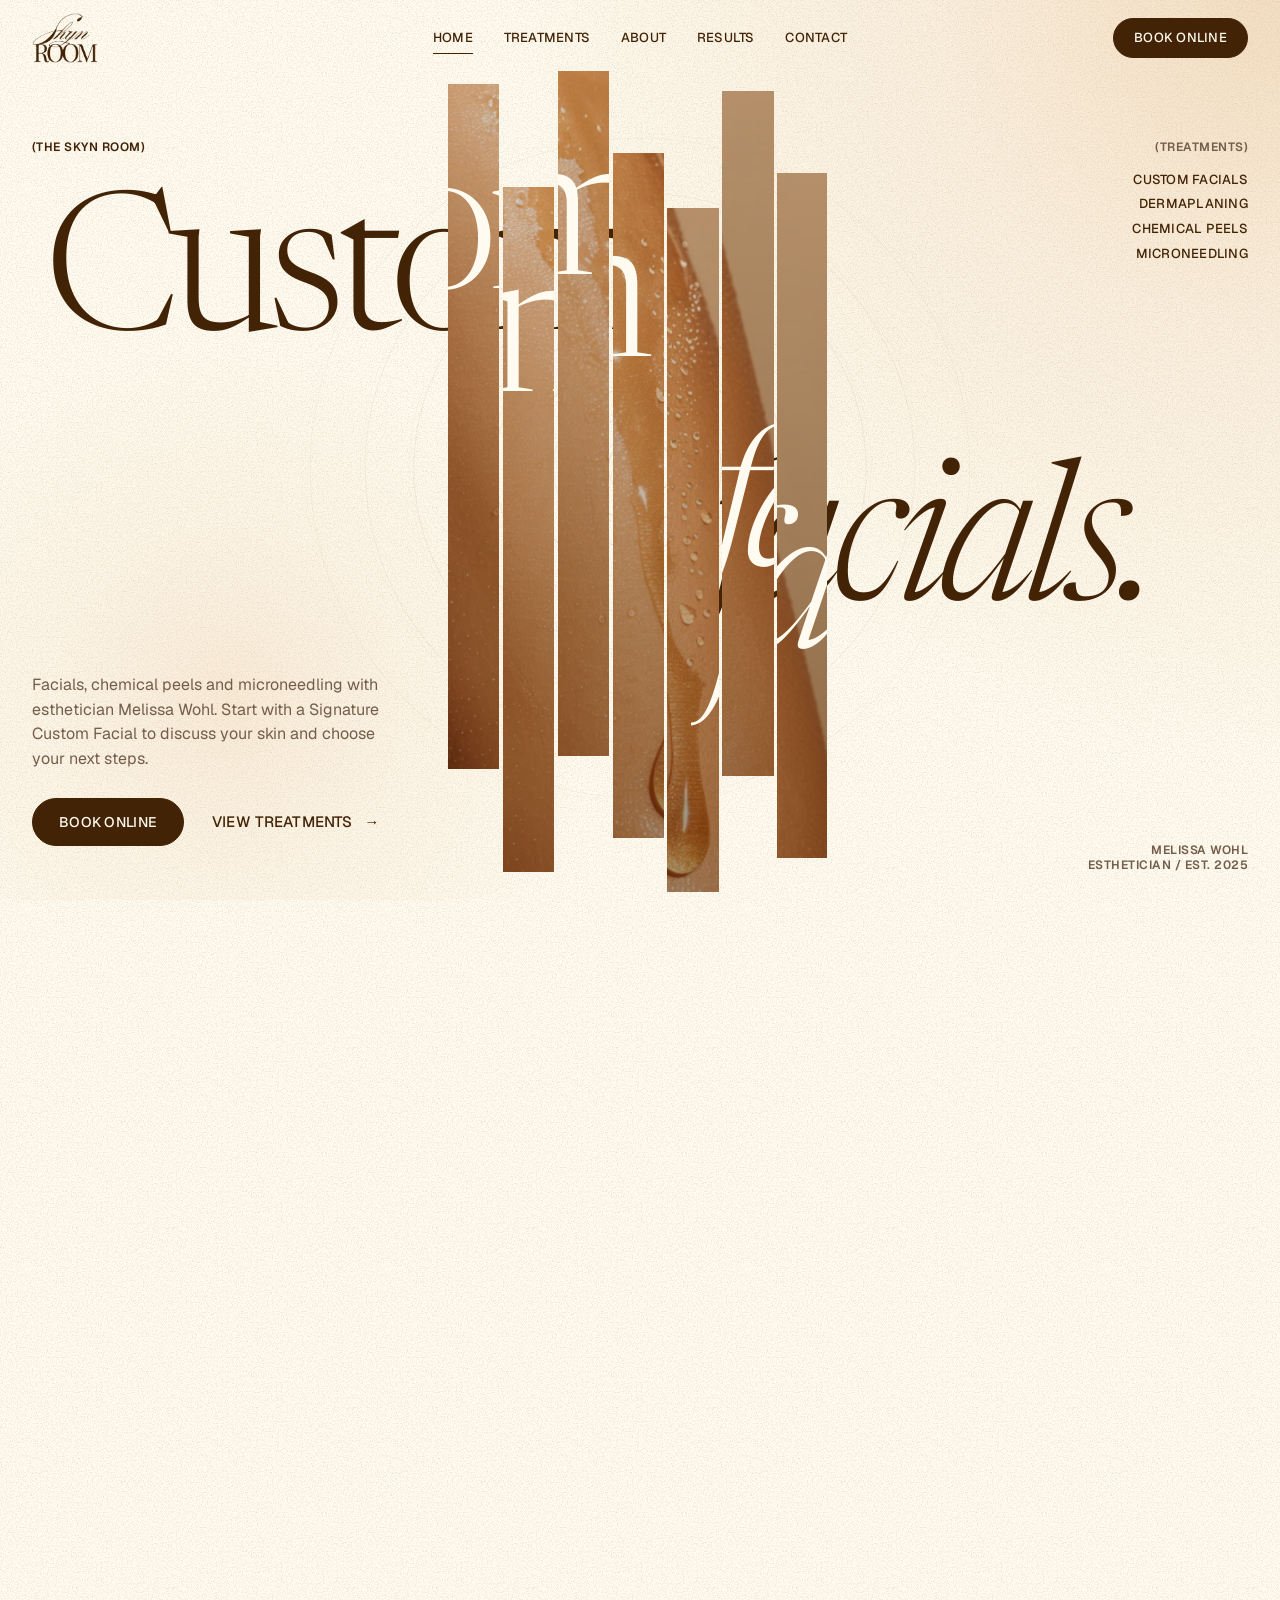
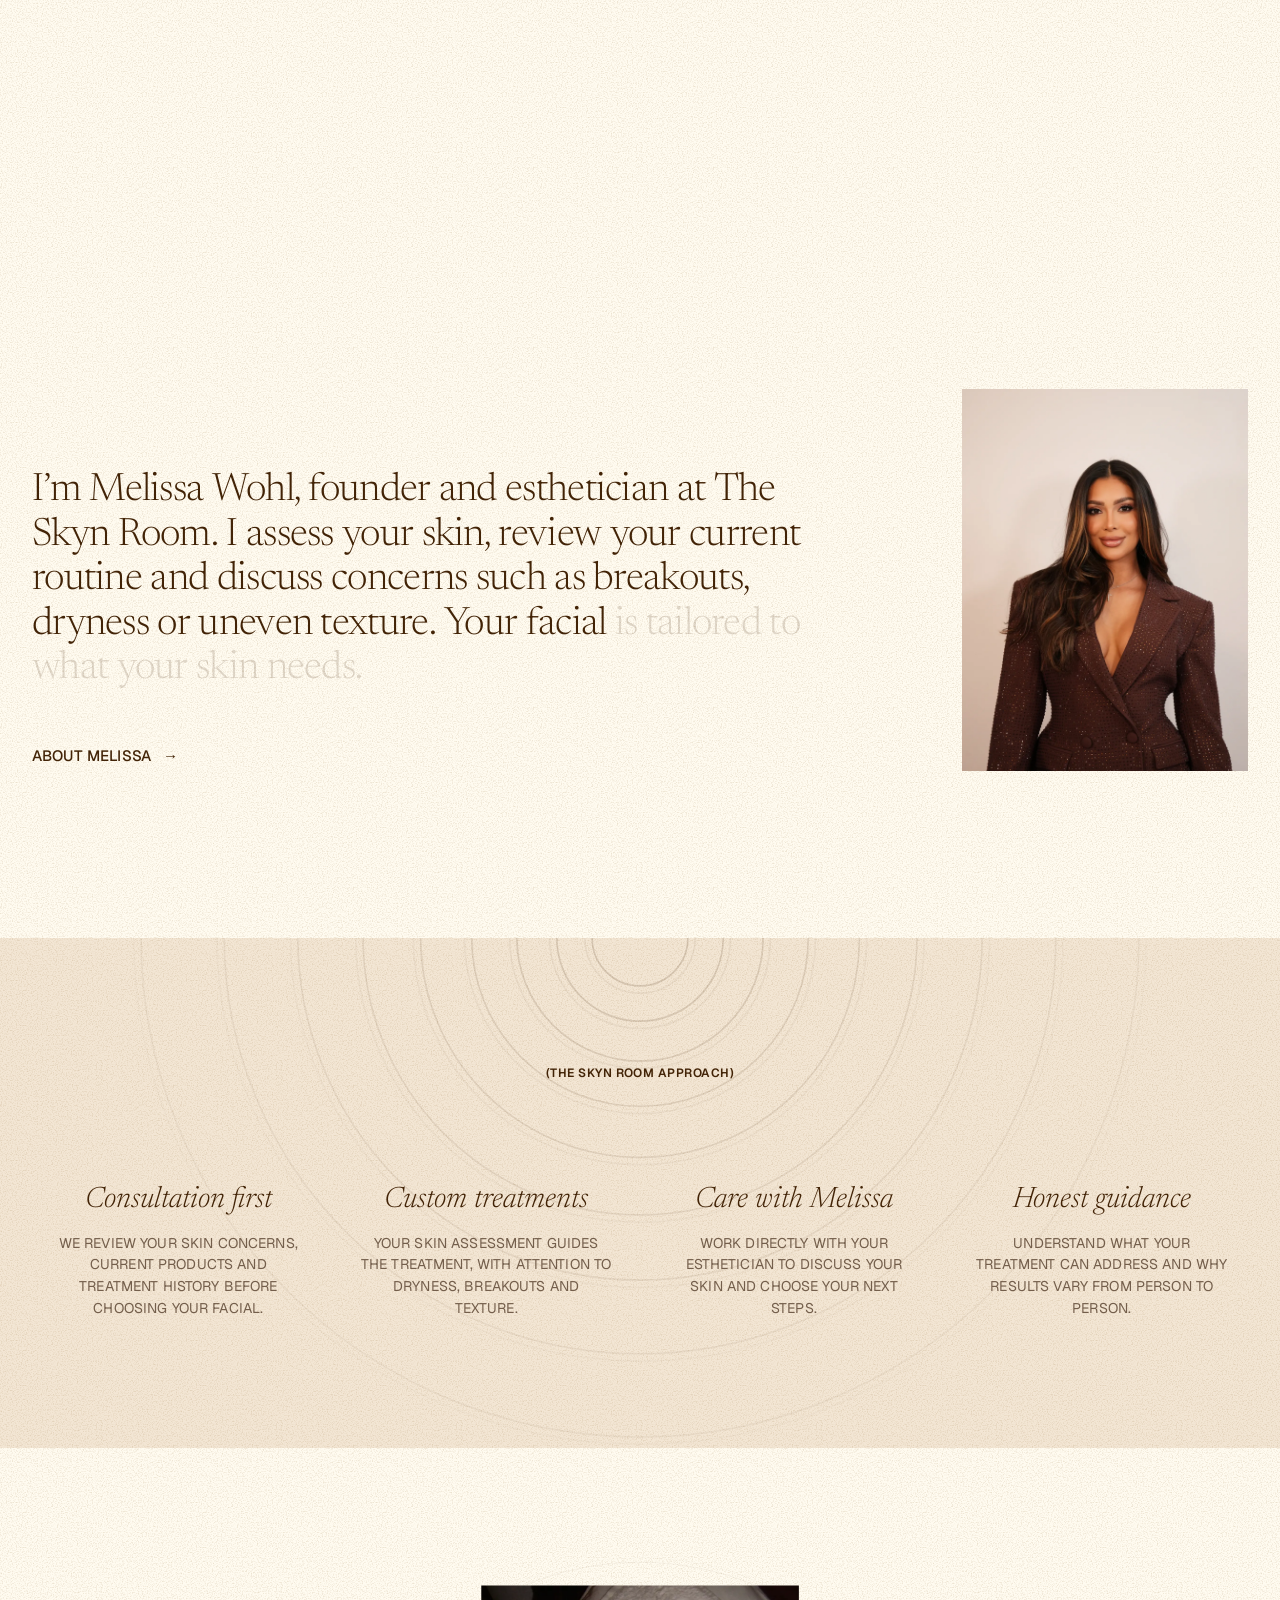
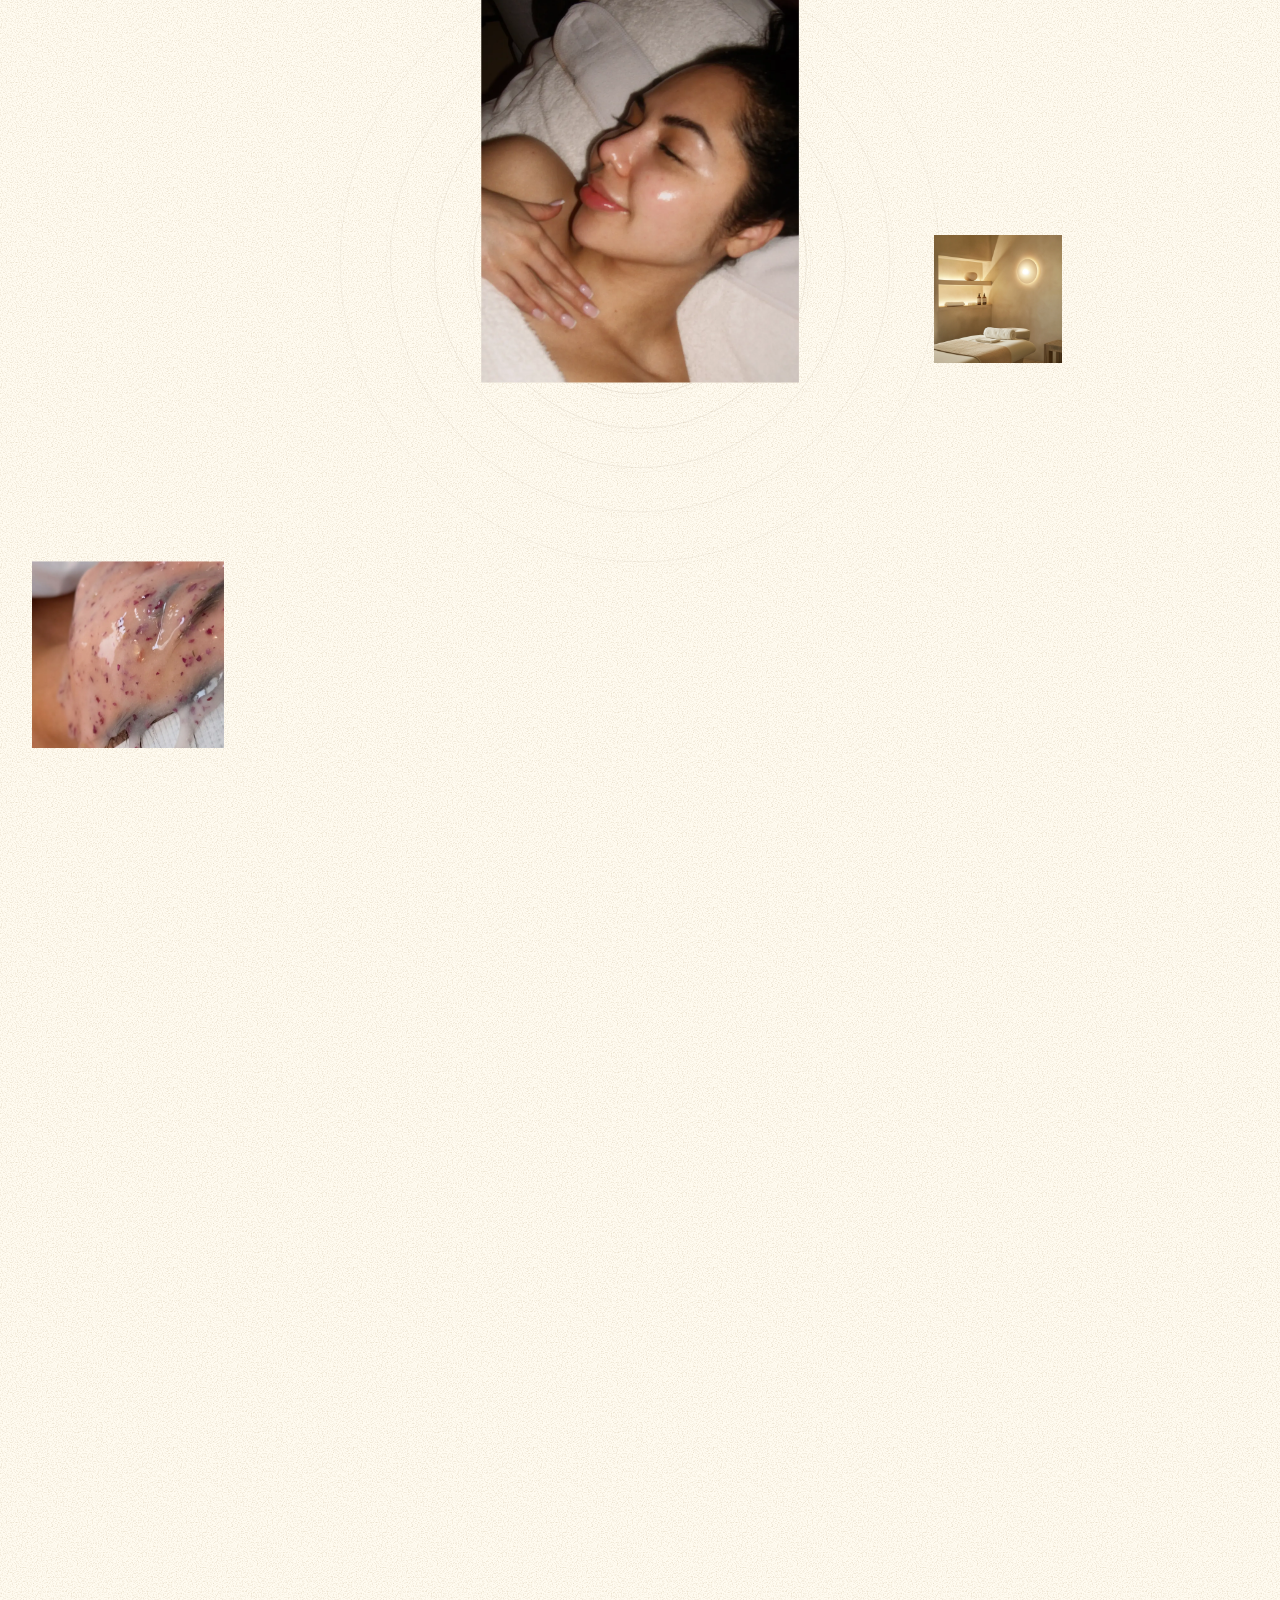
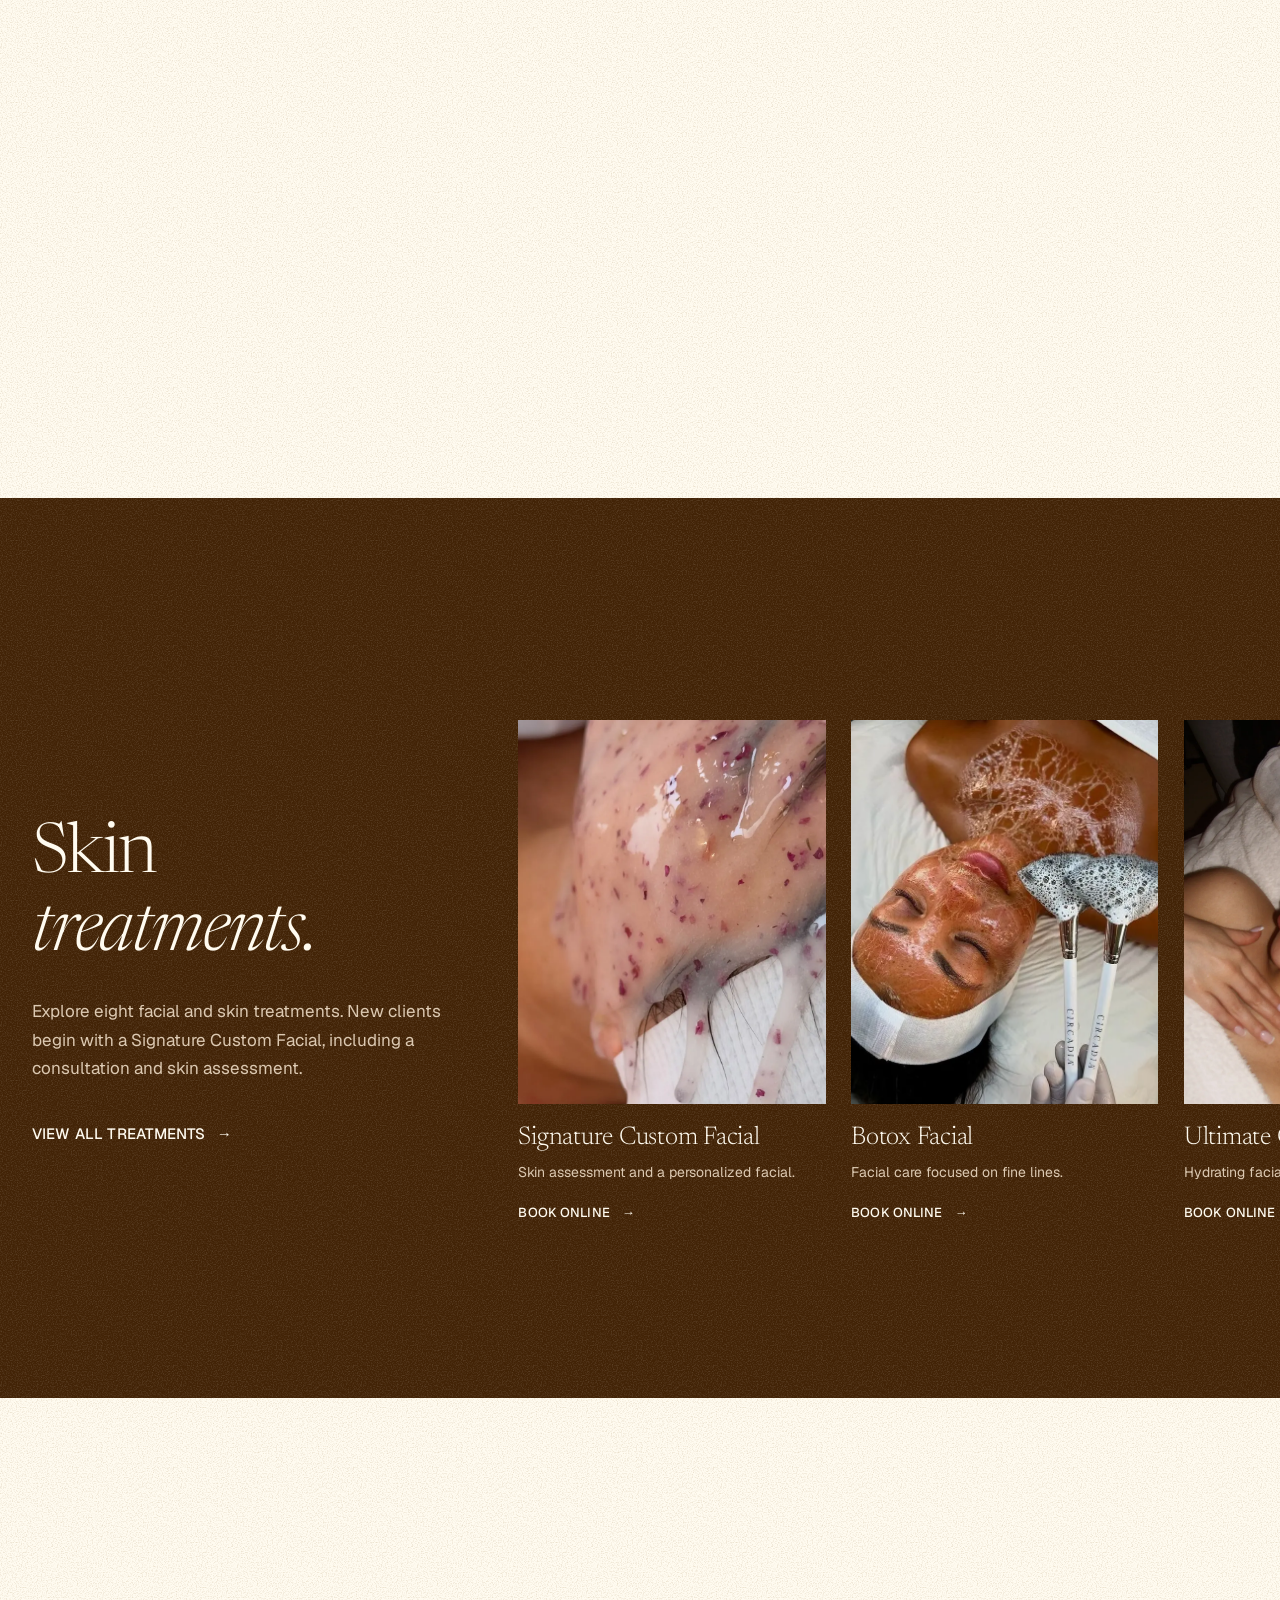
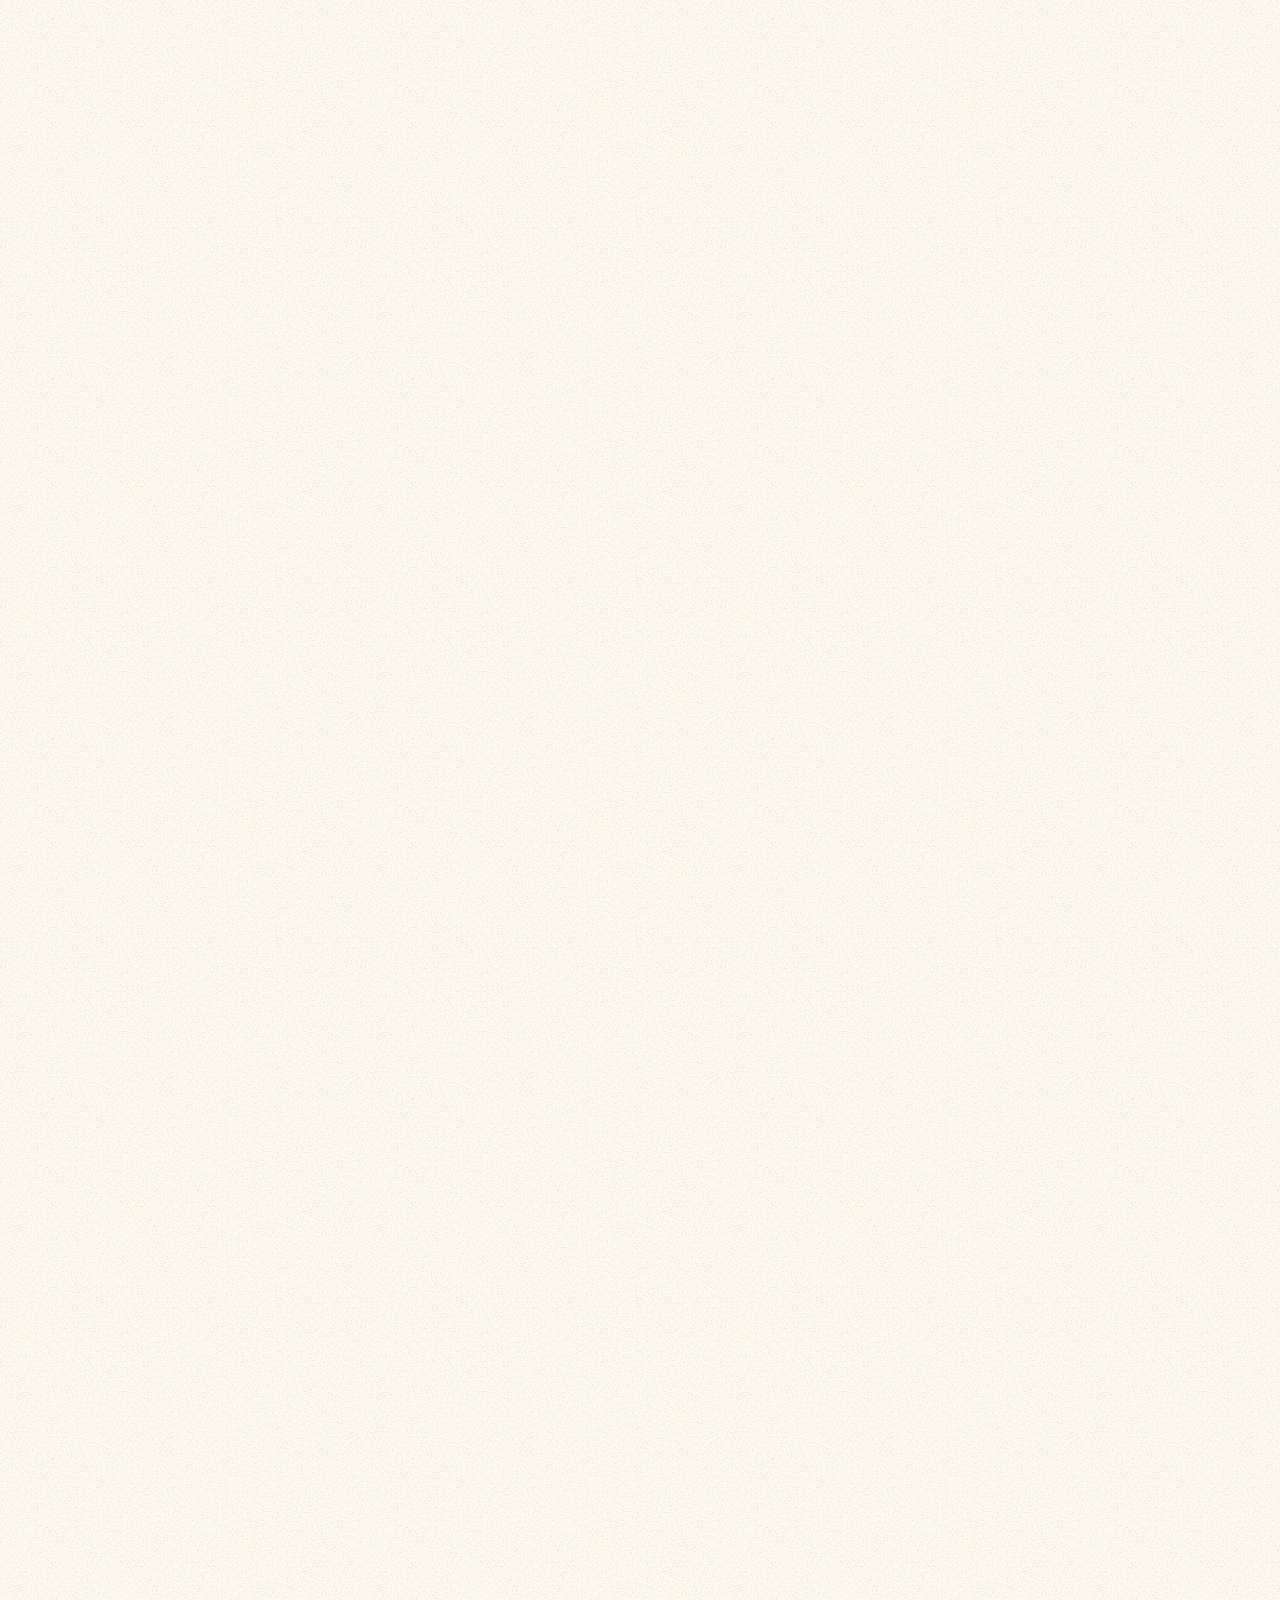
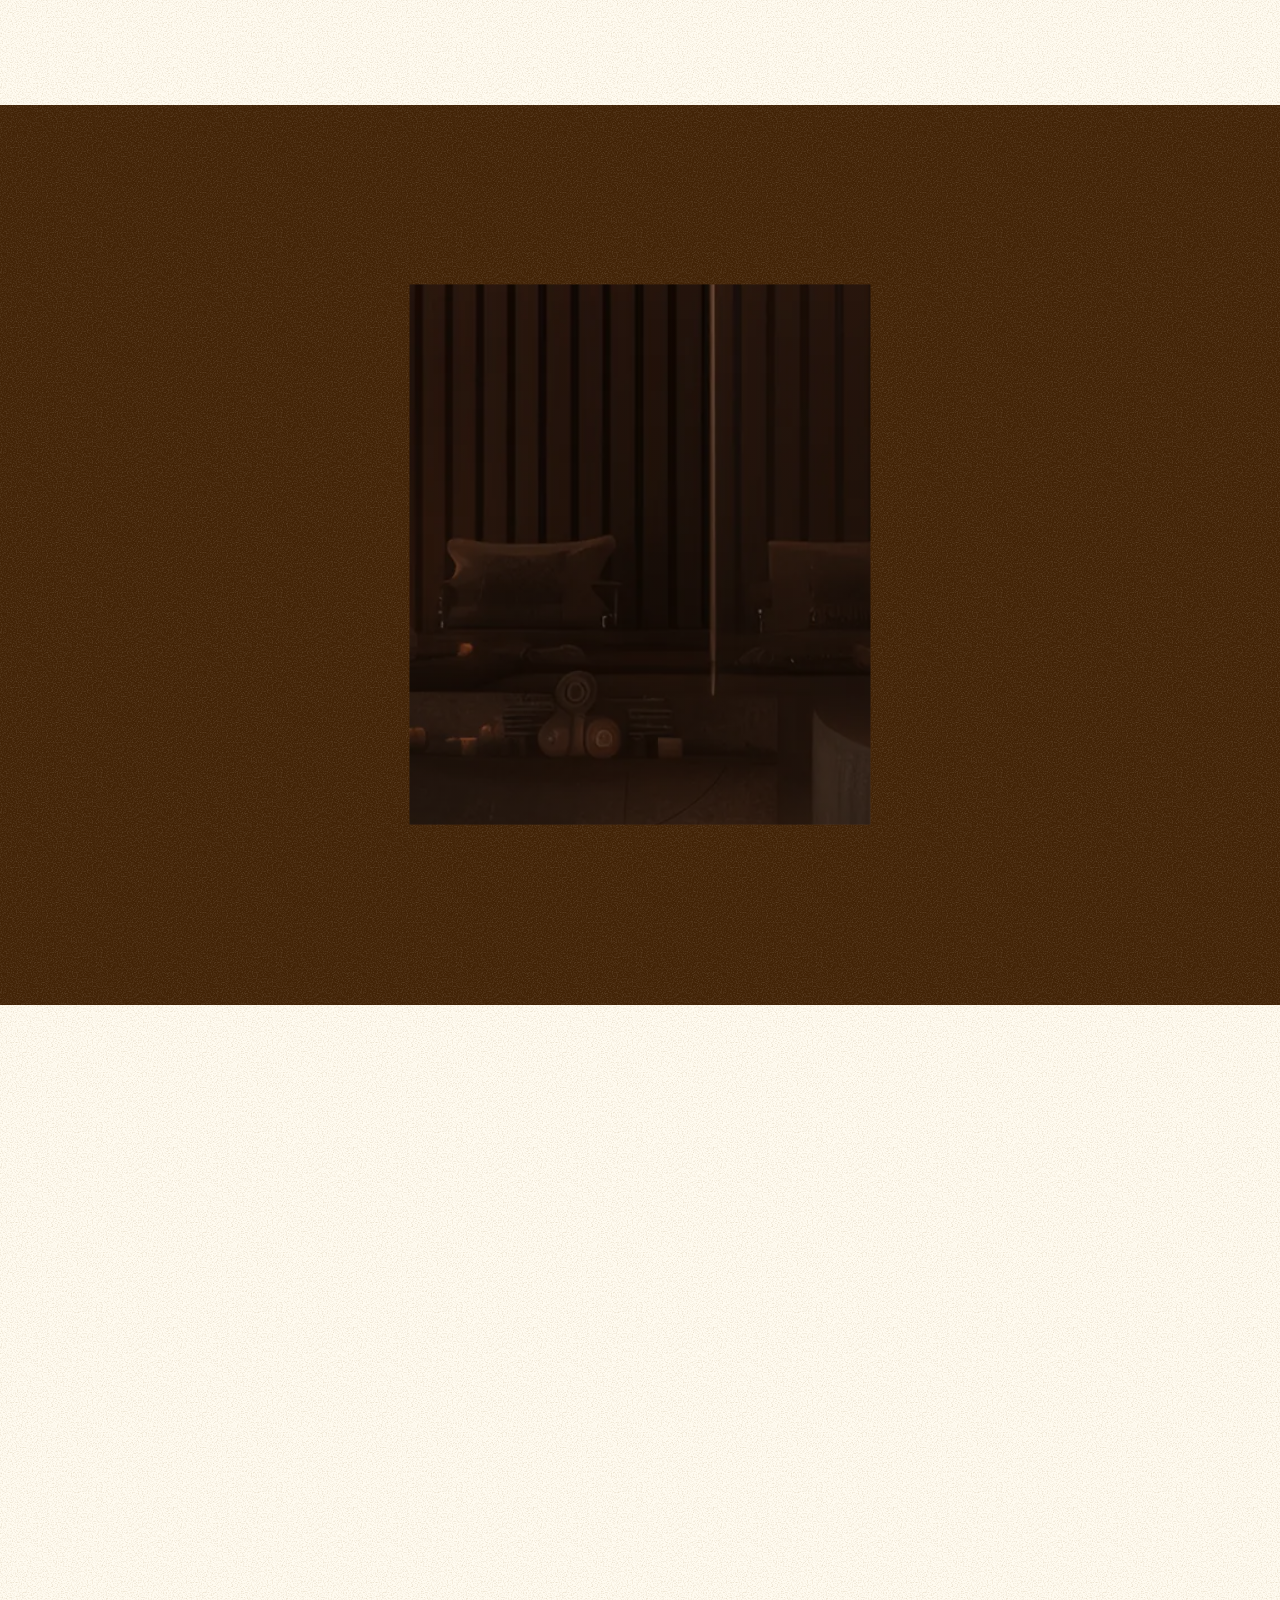
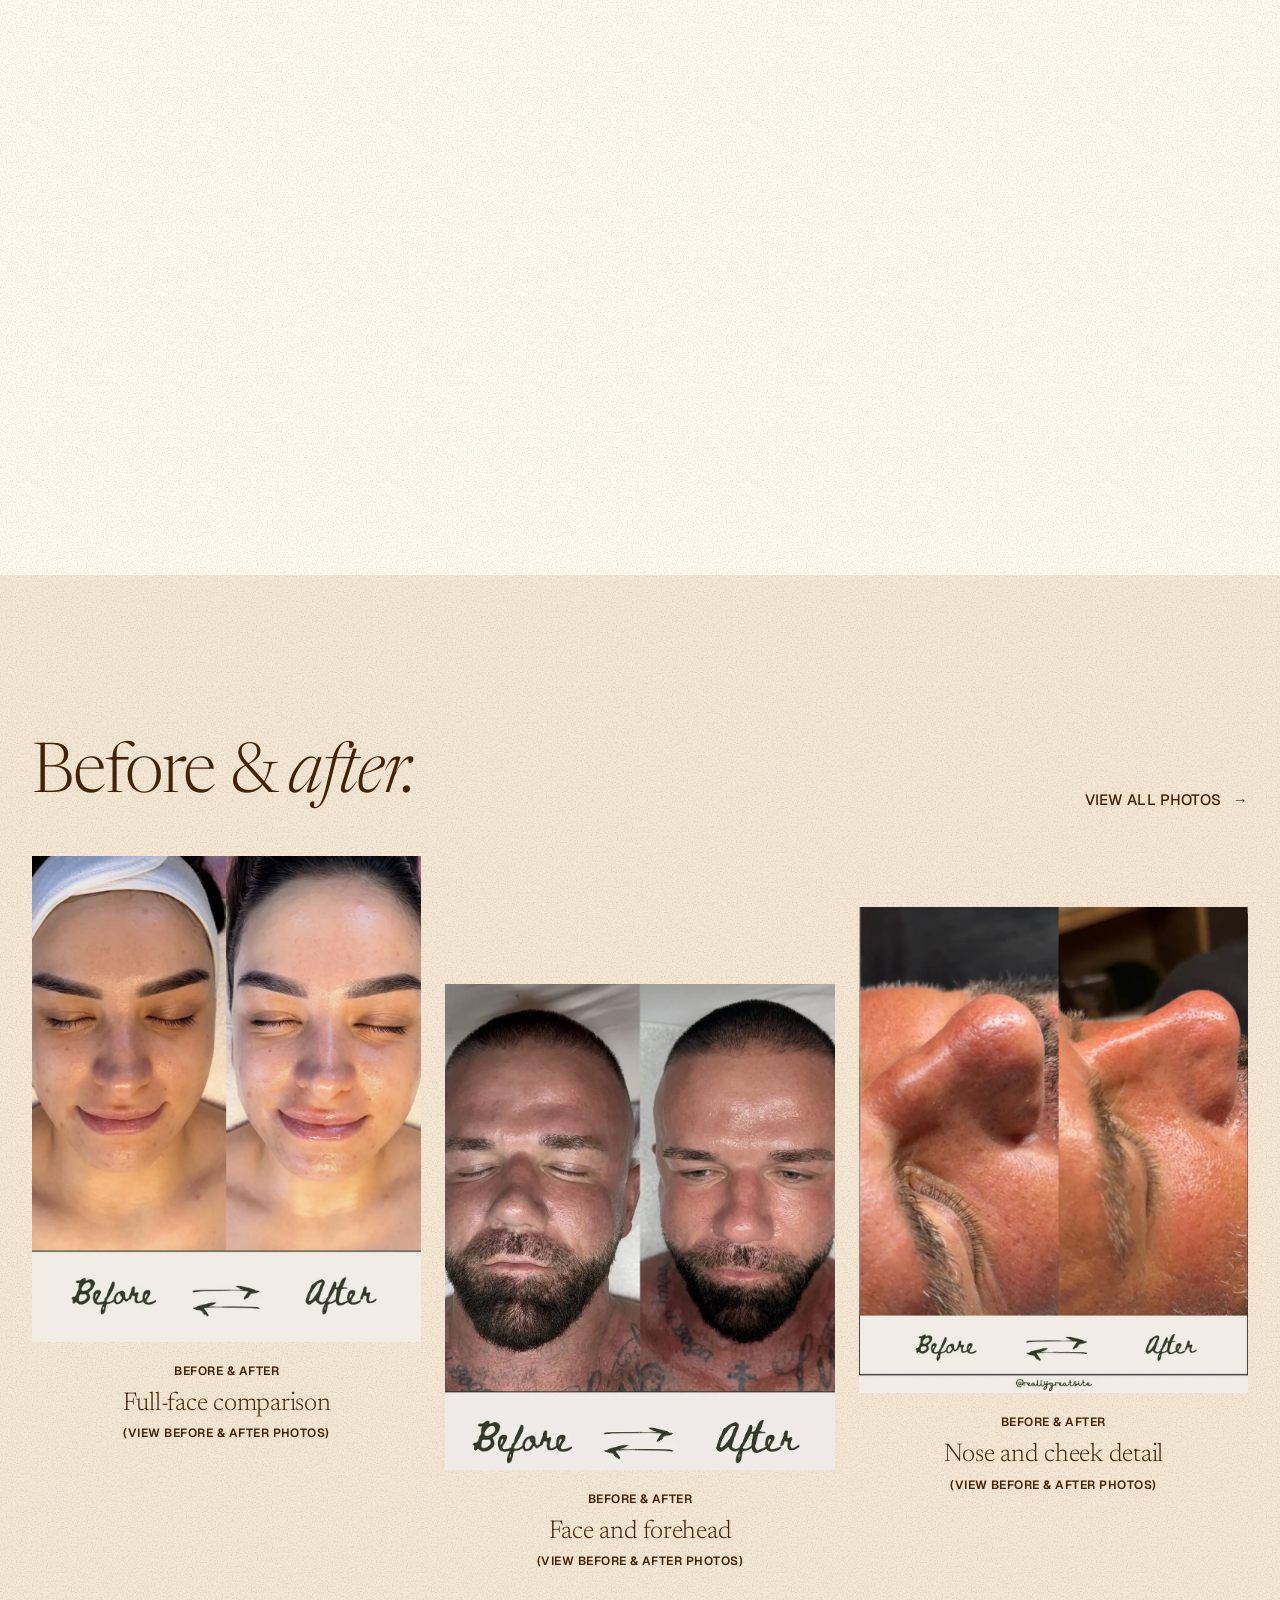
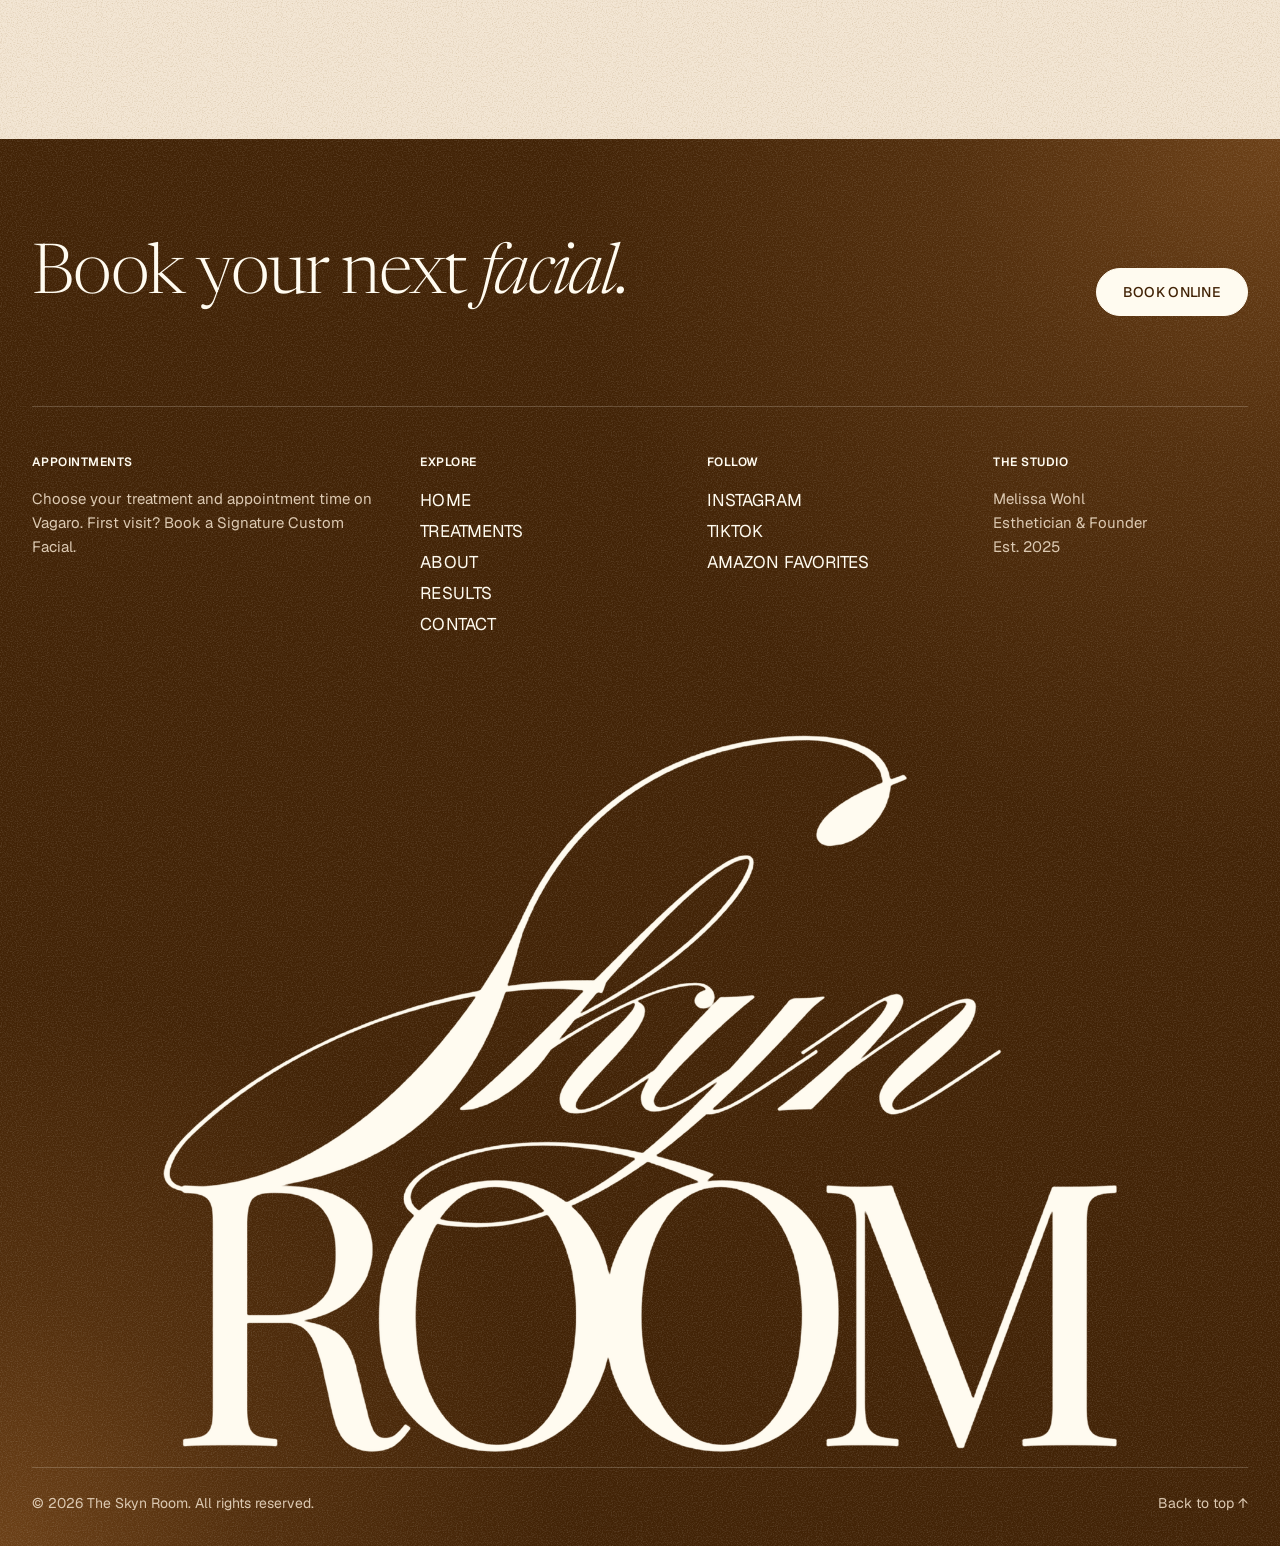
==== index.html @ 7f2dbe46 "Move site to repo root so Vercel serves it Vercel serves the repository root, where there was no ind" ====
<!doctype html>
<html lang="en" class="js">
<head>
  <meta charset="utf-8">
  <meta name="viewport" content="width=device-width, initial-scale=1">
  <title>Custom Facials &amp; Skin Treatments | The Skyn Room</title>
  <meta name="description" content="Explore custom facials, dermaplaning, chemical peels and microneedling at The Skyn Room with esthetician Melissa Wohl. Book your first facial online.">
  <meta name="theme-color" content="#FFFBF0" media="(prefers-color-scheme: light)">
  <meta name="theme-color" content="#1B1006" media="(prefers-color-scheme: dark)">
  <link rel="canonical" href="https://www.theskynroom.com/">
  <link rel="icon" href="assets/img/favicon.png" type="image/png">
  <link rel="apple-touch-icon" href="assets/img/apple-touch-icon.png">
  <meta property="og:type" content="website">
  <meta property="og:title" content="Custom Facials &amp; Skin Treatments | The Skyn Room">
  <meta property="og:description" content="Explore custom facials, dermaplaning, chemical peels and microneedling with Melissa Wohl. First visit? Start with a Signature Custom Facial.">
  <meta property="og:image" content="https://www.theskynroom.com/assets/img/og.jpg">
  <meta property="og:url" content="https://www.theskynroom.com/">
  <meta name="twitter:card" content="summary_large_image">
  <link rel="preload" href="assets/fonts/newsreader-latin.woff2" as="font" type="font/woff2" crossorigin>
  <link rel="preload" href="assets/img/droplet-skin.webp" as="image" fetchpriority="high">
  <link rel="stylesheet" href="assets/vendor/lenis.css">
  <link rel="stylesheet" href="assets/css/style.css">
  <script>setTimeout(function(){if(!window.__skynReady){var h=document.documentElement;h.classList.remove("js");h.classList.add("no-js");}},2500);</script>
  <script type="application/ld+json">
  {
    "@context": "https://schema.org",
    "@type": "BeautySalon",
    "name": "The Skyn Room",
    "url": "https://www.theskynroom.com/",
    "logo": "https://www.theskynroom.com/assets/img/logo-brown.png",
    "image": "https://www.theskynroom.com/assets/img/og.jpg",
    "description": "Custom facials, dermaplaning, chemical peels and microneedling with esthetician Melissa Wohl. First-time clients begin with a Signature Custom Facial.",
    "foundingDate": "2025",
    "founder": { "@type": "Person", "name": "Melissa Wohl", "jobTitle": "Esthetician" },
    "sameAs": [
      "https://www.instagram.com/skynbymelissa",
      "https://www.tiktok.com/@theskynroom"
    ],
    "potentialAction": {
      "@type": "ReserveAction",
      "target": "https://www.vagaro.com/theskynroom1/services"
    }
  }
  </script>
</head>
<body id="top" data-page="home">
  <a class="skip-link" href="#main">Skip to content</a>
  <div class="curtain" aria-hidden="true"><img class="logo-img" src="assets/img/logo-cream.webp" alt="" width="1600" height="1215"></div>

  <header class="site-header">
    <div class="wrap site-header__inner">
      <a class="logo" href="index.html" aria-label="The Skyn Room, home"><picture><source srcset="assets/img/logo-cream.webp" media="(prefers-color-scheme: dark)"><img class="logo-img" src="assets/img/logo-brown.webp" alt="" width="1600" height="1215"></picture></a>
      <nav class="nav" aria-label="Main">
        <a href="index.html" aria-current="page">Home</a>
        <a href="treatments.html">Treatments</a>
        <a href="about.html">About</a>
        <a href="results.html">Results</a>
        <a href="contact.html">Contact</a>
      </nav>
      <div class="header-cta">
        <a class="btn btn--sm" data-book href="https://www.vagaro.com/theskynroom1/services" target="_blank" rel="noopener">Book Online</a>
        <button class="menu-toggle" type="button" aria-expanded="false" aria-controls="mobile-menu">Menu</button>
      </div>
    </div>
  </header>

  <div class="mobile-menu" id="mobile-menu" aria-hidden="true">
    <div class="mobile-menu__top">
      <img class="logo-img" src="assets/img/logo-cream.webp" alt="" width="1600" height="1215">
      <button class="menu-close" type="button">Close</button>
    </div>
    <nav aria-label="Mobile">
      <a href="index.html" aria-current="page">Home</a>
      <a href="treatments.html">Treatments</a>
      <a href="about.html">About</a>
      <a href="results.html">Results</a>
      <a href="contact.html">Contact</a>
    </nav>
    <div class="mobile-menu__foot">
      <a class="btn btn--light" data-book href="https://www.vagaro.com/theskynroom1/services" target="_blank" rel="noopener">Book Online</a>
      <div class="social">
        <a class="small" href="https://www.instagram.com/skynbymelissa" target="_blank" rel="noopener">Instagram</a>
        <a class="small" href="https://www.tiktok.com/@theskynroom" target="_blank" rel="noopener">TikTok</a>
      </div>
    </div>
  </div>

  <main id="main">

    <!-- HERO: the photo is cut into strips that sit out of register;
         while the hero is pinned, scrolling brings them back into line.
         JS clones the single strip below into 5 (phone) or 7 (desktop). -->
    <section class="hero has-ripple" aria-label="Introduction">
      <div class="hero__stage">
        <h1 class="hero__title">
          <span class="hero__line hero__line--a"><span>Custom</span></span>
          <span class="hero__line hero__line--b"><em>facials.</em></span>
        </h1>

        <div class="hero__panel" aria-hidden="true">
          <div class="hero__slice" style="--i: 0">
            <div class="hero__shift">
              <div class="hero__img"></div>
              <div class="hero__copy">
                <span class="hero__line hero__line--a"><span>Custom</span></span>
                <span class="hero__line hero__line--b"><em>facials.</em></span>
              </div>
            </div>
          </div>
        </div>

        <div class="hero__ui">
          <p class="label hero__kicker" data-reveal data-delay="0.2">(The Skyn Room)</p>
          <nav class="hero__index" aria-label="Treatment types" data-reveal data-delay="0.3">
            <p class="label">(Treatments)</p>
            <a href="treatments.html#signature-custom-facial">Custom facials</a>
            <a href="treatments.html#dermaplane-facial">Dermaplaning</a>
            <a href="treatments.html#rds-chemical-peel">Chemical peels</a>
            <a href="treatments.html#growth-factor-microneedling">Microneedling</a>
          </nav>
          <p class="label hero__fig">(Fig. 01) Skin, up close</p>
          <div class="hero__foot">
            <p class="hero__sub" data-reveal data-delay="0.3">Facials, chemical peels and microneedling with esthetician Melissa Wohl. Start with a Signature Custom Facial to discuss your skin and choose your next steps.</p>
            <div class="hero__ctas" data-reveal data-delay="0.4">
              <a class="btn" data-book href="https://www.vagaro.com/theskynroom1/services" target="_blank" rel="noopener">Book Online</a>
              <a class="link-arrow" href="treatments.html">View Treatments <span class="arr">→</span></a>
            </div>
          </div>
          <p class="label hero__sign" data-reveal data-delay="0.45"><span class="hero__sign-name">Melissa Wohl</span> <span>Esthetician / Est. 2025</span></p>
        </div>
      </div>
    </section>

    <!-- INTRO -->
    <section class="section intro" aria-label="About Melissa">
      <div class="wrap intro__grid">
        <div class="intro__text">
          <p class="lead" data-scrub>I’m Melissa Wohl, founder and esthetician at The Skyn Room. I assess your skin, review your current routine and discuss concerns such as breakouts, dryness or uneven texture. Your facial is tailored to what your skin needs.</p>
          <a class="link-arrow" href="about.html" data-reveal>About Melissa <span class="arr">→</span></a>
        </div>
        <figure class="intro__media media" data-img-reveal>
          <img src="assets/img/melissa.webp" alt="Melissa Wohl, esthetician and founder of The Skyn Room" width="1200" height="1800" loading="lazy">
        </figure>
      </div>
    </section>

    <!-- APPROACH PILLARS -->
    <section class="section pillars tone-sand has-ripple" aria-label="The Skyn Room approach">
      <div class="wrap">
        <p class="label pillars__label" data-reveal>(The Skyn Room approach)</p>
        <div class="pillars__grid">
          <div class="pillar" data-reveal>
            <h3>Consultation first</h3>
            <p>We review your skin concerns, current products and treatment history before choosing your facial.</p>
          </div>
          <div class="pillar" data-reveal data-delay="0.08">
            <h3>Custom treatments</h3>
            <p>Your skin assessment guides the treatment, with attention to dryness, breakouts and texture.</p>
          </div>
          <div class="pillar" data-reveal data-delay="0.16">
            <h3>Care with Melissa</h3>
            <p>Work directly with your esthetician to discuss your skin and choose your next steps.</p>
          </div>
          <div class="pillar" data-reveal data-delay="0.24">
            <h3>Honest guidance</h3>
            <p>Understand what your treatment can address and why results vary from person to person.</p>
          </div>
        </div>
      </div>
    </section>

    <!-- COLLAGE: centre image holds while frames drift past -->
    <section class="collage has-ripple" aria-label="Treatments overview">
      <div class="collage__float collage__float--a" data-speed="1.15">
        <div class="media"><img src="assets/img/treat-signature.webp" alt="Hydrating jelly mask with botanicals during a facial" width="1050" height="1400" loading="lazy"></div>
      </div>
      <div class="collage__float collage__float--b" data-speed="0.8">
        <div class="media"><img src="assets/img/treat-dermaplane.webp" alt="Dermaplaning with a precision blade on the cheek" width="1200" height="1200" loading="lazy"></div>
      </div>
      <div class="collage__float collage__float--c" data-speed="1.45">
        <div class="media"><img src="assets/img/treat-pdrn.webp" alt="Vial of PDRN serum held up in the treatment room" width="895" height="1500" loading="lazy"></div>
      </div>
      <div class="collage__float collage__float--d" data-speed="0.6">
        <div class="media"><img src="assets/img/spa-room.webp" alt="Calm treatment room with a facial bed and warm light" width="1600" height="1600" loading="lazy"></div>
      </div>
      <div class="collage__center">
        <div class="media"><img src="assets/img/treat-glass.webp" alt="Client relaxing with radiant, hydrated skin after a facial" width="1493" height="1600" loading="lazy"></div>
        <div class="collage__caption">
          <p class="caps">Compare custom facials, dermaplaning, chemical peels and microneedling before booking your appointment.</p>
          <a class="link-arrow" href="treatments.html">View Treatments <span class="arr">→</span></a>
        </div>
      </div>
      <p class="label collage__welcome">(Welcome to The Skyn Room)</p>
    </section>

    <!-- MENU: horizontal scroll while pinned -->
    <section class="hmenu section-hmenu tone-invert" aria-label="Facials and skin treatments">
      <div class="hmenu__track">
        <div class="hmenu__intro">
          <h2 class="h-section" data-split>Skin <em>treatments.</em></h2>
          <p class="body">Explore eight facial and skin treatments. New clients begin with a Signature Custom Facial, including a consultation and skin assessment.</p>
          <a class="link-arrow" href="treatments.html">View All Treatments <span class="arr">→</span></a>
        </div>
        <div class="hmenu__cards">
          <article class="tcard">
            <a class="media" href="treatments.html#signature-custom-facial" aria-label="Signature Custom Facial details"><img src="assets/img/treat-signature.webp" alt="" width="1050" height="1400" loading="lazy"></a>
            <h3 class="h-card">Signature Custom Facial</h3>
            <p>Skin assessment and a personalized facial.</p>
            <a class="link-arrow" data-book href="https://www.vagaro.com/theskynroom1/services" target="_blank" rel="noopener">Book Online <span class="arr">→</span></a>
          </article>
          <article class="tcard">
            <a class="media" href="treatments.html#botox-facial" aria-label="Botox Facial details"><img src="assets/img/treat-botox.webp" alt="" width="736" height="917" loading="lazy"></a>
            <h3 class="h-card">Botox Facial</h3>
            <p>Facial care focused on fine lines.</p>
            <a class="link-arrow" data-book href="https://www.vagaro.com/theskynroom1/services" target="_blank" rel="noopener">Book Online <span class="arr">→</span></a>
          </article>
          <article class="tcard">
            <a class="media" href="treatments.html#ultimate-glass-skin-facial" aria-label="Ultimate Glass Skin Facial details"><img src="assets/img/treat-glass.webp" alt="" width="1493" height="1600" loading="lazy"></a>
            <h3 class="h-card">Ultimate Glass Skin Facial</h3>
            <p>Hydrating facial for dry, dull skin.</p>
            <a class="link-arrow" data-book href="https://www.vagaro.com/theskynroom1/services" target="_blank" rel="noopener">Book Online <span class="arr">→</span></a>
          </article>
          <article class="tcard">
            <a class="media" href="treatments.html#dermaplane-facial" aria-label="Dermaplane Facial details"><img src="assets/img/treat-dermaplane.webp" alt="" width="1200" height="1200" loading="lazy"></a>
            <h3 class="h-card">Dermaplane Facial</h3>
            <p>Exfoliation for rough texture and peach fuzz.</p>
            <a class="link-arrow" data-book href="https://www.vagaro.com/theskynroom1/services" target="_blank" rel="noopener">Book Online <span class="arr">→</span></a>
          </article>
          <article class="tcard">
            <a class="media" href="treatments.html#rds-chemical-peel" aria-label="RDS Chemical Peel details"><img src="assets/img/treat-rds-peel.webp" alt="" width="1067" height="1400" loading="lazy"></a>
            <h3 class="h-card">RDS Chemical Peel</h3>
            <p>Chemical exfoliation for uneven tone and texture.</p>
            <a class="link-arrow" data-book href="https://www.vagaro.com/theskynroom1/services" target="_blank" rel="noopener">Book Online <span class="arr">→</span></a>
          </article>
          <article class="tcard">
            <a class="media" href="treatments.html#acne-relief-facial" aria-label="Acne Relief Facial details"><img src="assets/img/treat-acne.webp" alt="" width="616" height="616" loading="lazy"></a>
            <h3 class="h-card">Acne Relief Facial</h3>
            <p>Facial care for breakouts and congestion.</p>
            <a class="link-arrow" data-book href="https://www.vagaro.com/theskynroom1/services" target="_blank" rel="noopener">Book Online <span class="arr">→</span></a>
          </article>
          <article class="tcard">
            <a class="media" href="treatments.html#growth-factor-microneedling" aria-label="Growth Factor Microneedling details"><img src="assets/img/treat-growth-factor.webp" alt="" width="860" height="1500" loading="lazy"></a>
            <h3 class="h-card">Growth Factor Microneedling</h3>
            <p>Explore microneedling with growth factors.</p>
            <a class="link-arrow" data-book href="https://www.vagaro.com/theskynroom1/services" target="_blank" rel="noopener">Book Online <span class="arr">→</span></a>
          </article>
          <article class="tcard">
            <a class="media" href="treatments.html#pdrn-microneedling" aria-label="PDRN Microneedling details"><img src="assets/img/treat-pdrn.webp" alt="" width="895" height="1500" loading="lazy"></a>
            <h3 class="h-card">PDRN Microneedling</h3>
            <p>Ask Melissa about PDRN microneedling.</p>
            <a class="link-arrow" data-book href="https://www.vagaro.com/theskynroom1/services" target="_blank" rel="noopener">Book Online <span class="arr">→</span></a>
          </article>
        </div>
      </div>
      <div class="hmenu__progress" aria-hidden="true"><span></span></div>
    </section>

    <!-- QUOTE: frame opens to full screen while pinned -->
    <section class="qexpand tone-invert" aria-label="Philosophy">
      <div class="qexpand__media">
        <img src="assets/img/spa-interior.webp" alt="" width="2000" height="1125" loading="lazy">
        <figure class="qexpand__quote">
          <blockquote>“In the treatment room, I treat your skin as if it were my own.”</blockquote>
          <figcaption class="label">Melissa Wohl, Founder &amp; Esthetician</figcaption>
        </figure>
      </div>
    </section>

    <!-- RESULTS -->
    <section class="section results tone-sand" aria-label="Results">
      <div class="wrap">
        <div class="results-head">
          <h2 class="h-section" data-split>Before &amp; <em>after.</em></h2>
          <a class="link-arrow" href="results.html">View All Photos <span class="arr">→</span></a>
        </div>
        <div class="results-grid">
          <a class="rcard" href="results.html">
            <div class="media" data-img-reveal><img src="assets/img/ba-3.webp" alt="Side-by-side before-and-after photos of a client’s face" width="1122" height="1300" loading="lazy"></div>
            <span class="label">Before &amp; After</span>
            <h3 class="h-card">Full-face comparison</h3>
            <span class="label more">(View before &amp; after photos)</span>
          </a>
          <a class="rcard" href="results.html">
            <div class="media" data-img-reveal><img src="assets/img/ba-6.webp" alt="Before-and-after photos of a bearded client’s forehead, nose and cheeks" width="1173" height="1300" loading="lazy"></div>
            <span class="label">Before &amp; After</span>
            <h3 class="h-card">Face and forehead</h3>
            <span class="label more">(View before &amp; after photos)</span>
          </a>
          <a class="rcard" href="results.html">
            <div class="media" data-img-reveal><img src="assets/img/ba-1.webp" alt="Before-and-after close-up photos of a client’s nose and cheek" width="1040" height="1300" loading="lazy"></div>
            <span class="label">Before &amp; After</span>
            <h3 class="h-card">Nose and cheek detail</h3>
            <span class="label more">(View before &amp; after photos)</span>
          </a>
        </div>
      </div>
    </section>

  </main>

  <footer class="site-footer tone-cocoa">
    <div class="wrap">
      <div class="footer-cta">
        <h2 class="h-section" data-split>Book your next <em>facial.</em></h2>
        <a class="btn" data-book href="https://www.vagaro.com/theskynroom1/services" target="_blank" rel="noopener">Book Online</a>
      </div>
      <div class="footer-cols">
        <div>
          <h4 class="label">Appointments</h4>
          <p>Choose your treatment and appointment time on Vagaro. First visit? Book a Signature Custom Facial.</p>
        </div>
        <div>
          <h4 class="label">Explore</h4>
          <ul>
            <li><a href="index.html">Home</a></li>
            <li><a href="treatments.html">Treatments</a></li>
            <li><a href="about.html">About</a></li>
            <li><a href="results.html">Results</a></li>
            <li><a href="contact.html">Contact</a></li>
          </ul>
        </div>
        <div>
          <h4 class="label">Follow</h4>
          <ul>
            <li><a href="https://www.instagram.com/skynbymelissa" target="_blank" rel="noopener">Instagram</a></li>
            <li><a href="https://www.tiktok.com/@theskynroom" target="_blank" rel="noopener">TikTok</a></li>
            <li><a href="https://www.amazon.com/gp/profile/amzn1.account.AG4PQDUS6YXJBGA246PTV4RUSUZA" target="_blank" rel="noopener">Amazon Favorites</a></li>
          </ul>
        </div>
        <div>
          <h4 class="label">The Studio</h4>
          <p>Melissa Wohl<br>Esthetician &amp; Founder<br>Est. 2025</p>
        </div>
      </div>
      <div class="footer-mark" aria-hidden="true"><img class="logo-img" loading="lazy" src="assets/img/logo-cream.webp" alt="" width="1600" height="1215"></div>
      <div class="footer-bottom">
        <span>© 2026 The Skyn Room. All rights reserved.</span>
        <a href="#top">Back to top ↑</a>
      </div>
    </div>
  </footer>

  <script src="assets/vendor/gsap.min.js"></script>
  <script src="assets/vendor/ScrollTrigger.min.js"></script>
  <script src="assets/vendor/SplitText.min.js"></script>
  <script src="assets/vendor/lenis.min.js"></script>
  <script src="assets/js/main.js"></script>
</body>
</html>
---- assets/vendor/lenis.css ----
html.lenis,
html.lenis body {
  height: auto;
}

.lenis:not(.lenis-autoToggle).lenis-stopped {
  overflow: clip;
}

.lenis [data-lenis-prevent],
.lenis [data-lenis-prevent-wheel],
.lenis [data-lenis-prevent-touch],
.lenis [data-lenis-prevent-vertical],
.lenis [data-lenis-prevent-horizontal] {
  overscroll-behavior: contain;
}

.lenis.lenis-smooth iframe {
  pointer-events: none;
}

.lenis.lenis-autoToggle {
  transition-property: overflow;
  transition-duration: 1ms;
  transition-behavior: allow-discrete;
}
---- assets/css/style.css ----
/* =========================================================
   The Skyn Room - design system
   Editorial layout inspired by ogakidigital.com, brand palette
   from the Skyn Room logo kit (#FFFBF0 / #422306 / #735E4B).
   Shape rule: media and surfaces are square, interactive
   buttons are pills. Z-index scale: cursor-img 40, header 50,
   menu 60, curtain 90.
   ========================================================= */

@font-face {
  font-family: "Newsreader";
  src: url("../fonts/newsreader-latin.woff2") format("woff2");
  font-weight: 200 800;
  font-style: normal;
  font-display: swap;
}
@font-face {
  font-family: "Newsreader";
  src: url("../fonts/newsreader-italic-latin.woff2") format("woff2");
  font-weight: 200 800;
  font-style: italic;
  font-display: swap;
}
@font-face {
  font-family: "Geist";
  src: url("../fonts/geist-latin.woff2") format("woff2");
  font-weight: 100 900;
  font-style: normal;
  font-display: swap;
}

:root {
  --cream: #fffbf0;
  --brown: #422306;
  --taupe: #735e4b;

  /* film grain, one tile with dark specks (for light grounds) and one
     with cream specks (for dark grounds); every tone picks its own */
  --grain-dark: url("data:image/svg+xml,%3Csvg xmlns='http://www.w3.org/2000/svg' width='180' height='180'%3E%3Cfilter id='g'%3E%3CfeTurbulence type='fractalNoise' baseFrequency='.8' numOctaves='2' stitchTiles='stitch'/%3E%3CfeColorMatrix values='0 0 0 0 .24 0 0 0 0 .12 0 0 0 0 .02 .42 0 0 0 -.19'/%3E%3C/filter%3E%3Crect width='180' height='180' filter='url(%23g)'/%3E%3C/svg%3E");
  --grain-light: url("data:image/svg+xml,%3Csvg xmlns='http://www.w3.org/2000/svg' width='180' height='180'%3E%3Cfilter id='g'%3E%3CfeTurbulence type='fractalNoise' baseFrequency='.8' numOctaves='2' stitchTiles='stitch'/%3E%3CfeColorMatrix values='0 0 0 0 1 0 0 0 0 .97 0 0 0 0 .9 .3 0 0 0 -.13'/%3E%3C/filter%3E%3Crect width='180' height='180' filter='url(%23g)'/%3E%3C/svg%3E");

  --bg: var(--cream);
  --surface: #f7efdf;
  --ink: var(--brown);
  --muted: var(--taupe);
  --line: rgba(66, 35, 6, 0.2);
  --on-ink: var(--cream);
  --scrim: rgba(30, 16, 4, 0.5);
  --grain: var(--grain-dark);
  /* warm light pooling on the page, like the lamps in the treatment room */
  --glow: rgba(226, 182, 132, 0.42);
  --glow-soft: rgba(236, 205, 168, 0.36);

  --serif: "Newsreader", "Iowan Old Style", "Times New Roman", serif;
  --sans: "Geist", "Helvetica Neue", Arial, sans-serif;

  --gutter: clamp(18px, 2.5vw, 36px);
  --max: 1440px;
  --header-h: 76px;
  --ease: cubic-bezier(0.16, 1, 0.3, 1);

  color-scheme: light dark;
}

@media (prefers-color-scheme: dark) {
  :root {
    --bg: #1b1006;
    --surface: #26180b;
    --ink: #fffbf0;
    --muted: #cfbba5;
    --line: rgba(255, 251, 240, 0.18);
    --on-ink: #1b1006;
    --scrim: rgba(12, 6, 1, 0.55);
    --grain: var(--grain-light);
    --glow: rgba(160, 98, 42, 0.34);
    --glow-soft: rgba(115, 94, 75, 0.3);
  }
}

/* ---------- Tones: sections re-map the colour roles locally ----------
   sand   = lifted warm ground (light: beige, dark: caramel brown)
   cocoa  = the brand brown with cream type, in both themes
   taupe  = the brand taupe with cream type, in both themes
   invert = the strongest flip (light: cocoa, dark: parchment)        */

.tone-sand {
  --bg: #f3e6d4;
  --surface: #eadac3;
  --ink: var(--brown);
  --muted: var(--taupe);
  --line: rgba(66, 35, 6, 0.2);
  --grain: var(--grain-dark);
  --glow: rgba(255, 251, 240, 0.7);
}
.tone-cocoa,
.tone-invert {
  --bg: var(--brown);
  --surface: #4f2d0e;
  --ink: var(--cream);
  --muted: #dcc9b2;
  --line: rgba(255, 251, 240, 0.2);
  --on-ink: var(--brown);
  --grain: var(--grain-light);
  --glow: rgba(176, 112, 52, 0.38);
}
.tone-taupe {
  --bg: var(--taupe);
  --surface: #806a56;
  --ink: var(--cream);
  --muted: #f3e8d8;
  --line: rgba(255, 251, 240, 0.3);
  --on-ink: var(--taupe);
  --grain: var(--grain-light);
  --glow: rgba(214, 178, 140, 0.35);
}
@media (prefers-color-scheme: dark) {
  .tone-sand {
    --bg: #33210f;
    --surface: #3f2914;
    --ink: var(--cream);
    --muted: #d6c3ad;
    --line: rgba(255, 251, 240, 0.18);
    --grain: var(--grain-light);
    --glow: rgba(160, 98, 42, 0.3);
  }
  .tone-invert {
    --bg: #f2e7d5;
    --surface: #e8d8c1;
    --ink: var(--brown);
    --muted: #6a5441;
    --line: rgba(66, 35, 6, 0.22);
    --on-ink: #f2e7d5;
    --grain: var(--grain-dark);
    --glow: rgba(255, 251, 240, 0.75);
  }
}
.tone-sand,
.tone-cocoa,
.tone-taupe,
.tone-invert {
  background-color: var(--bg);
  background-image: var(--grain);
  color: var(--ink);
}

/* concentric droplet rings behind a section's content;
   --ripple-x/y/size/scale place it per section (scale is scrubbed in JS) */
.has-ripple {
  position: relative;
  isolation: isolate;
  overflow: clip;
}
.has-ripple::before {
  content: "";
  position: absolute;
  z-index: -1;
  left: var(--ripple-x, 50%);
  top: var(--ripple-y, 50%);
  width: var(--ripple-size, min(1100px, 130vw));
  aspect-ratio: 1;
  transform: translate(-50%, -50%) scale(var(--ripple-scale, 1));
  background: var(--ink);
  -webkit-mask: url("../img/ripple.svg") center / contain no-repeat;
  mask: url("../img/ripple.svg") center / contain no-repeat;
  opacity: var(--ripple-opacity, 0.13);
  pointer-events: none;
}

*,
*::before,
*::after {
  box-sizing: border-box;
}

html {
  -webkit-text-size-adjust: 100%;
  text-size-adjust: 100%;
}

body {
  margin: 0;
  background-color: var(--bg);
  background-image: var(--grain);
  color: var(--ink);
  -webkit-tap-highlight-color: transparent;
  font-family: var(--sans);
  font-size: 16px;
  line-height: 1.6;
  -webkit-font-smoothing: antialiased;
  -moz-osx-font-smoothing: grayscale;
  overflow-x: clip;
}

img {
  display: block;
  max-width: 100%;
  height: auto;
}

a {
  color: inherit;
  text-decoration: none;
}

button {
  font: inherit;
  color: inherit;
  background: none;
  border: 0;
  padding: 0;
  cursor: pointer;
}

h1,
h2,
h3,
h4,
p,
figure,
blockquote,
ul,
ol {
  margin: 0;
  padding: 0;
}

ul,
ol {
  list-style: none;
}

::selection {
  background: var(--ink);
  color: var(--bg);
}

:focus-visible {
  outline: 2px solid var(--ink);
  outline-offset: 3px;
}

.skip-link {
  position: fixed;
  left: var(--gutter);
  top: 12px;
  z-index: 100;
  padding: 10px 18px;
  border-radius: 999px;
  background: var(--ink);
  color: var(--bg);
  transform: translateY(-160%);
  transition: transform 0.3s var(--ease);
}
.skip-link:focus {
  transform: none;
}

.visually-hidden {
  position: absolute !important;
  width: 1px;
  height: 1px;
  overflow: hidden;
  clip: rect(0 0 0 0);
  white-space: nowrap;
}

/* ---------- Layout helpers ---------- */

.wrap {
  width: 100%;
  max-width: var(--max);
  margin-inline: auto;
  padding-inline: var(--gutter);
}

.section {
  padding-block: clamp(96px, 13vw, 200px);
}

/* ---------- Type ---------- */

.label {
  font-family: var(--sans);
  font-size: 12px;
  font-weight: 600;
  letter-spacing: 0.04em;
  text-transform: uppercase;
  line-height: 1.3;
}

.caps {
  font-family: var(--sans);
  font-size: clamp(16px, 1.35vw, 20px);
  font-weight: 400;
  text-transform: uppercase;
  line-height: 1.4;
  letter-spacing: 0.005em;
}

.serif {
  font-family: var(--serif);
}

.h-hero,
.h-display,
.h-section,
.h-card,
.lead {
  font-family: var(--serif);
  font-weight: 300;
  font-optical-sizing: auto;
}

.h-display {
  font-size: clamp(64px, 11.5vw, 190px);
  line-height: 0.92;
  letter-spacing: -0.035em;
}

.h-hero {
  font-size: clamp(44px, 5.2vw, 84px);
  line-height: 1.04;
  letter-spacing: -0.025em;
}

.h-section {
  font-size: clamp(40px, 5.4vw, 84px);
  line-height: 1.02;
  letter-spacing: -0.025em;
}

.h-card {
  font-size: clamp(24px, 2vw, 32px);
  line-height: 1.12;
  letter-spacing: -0.01em;
}

.lead {
  font-size: clamp(26px, 3.05vw, 48px);
  line-height: 1.14;
  letter-spacing: -0.018em;
}

em,
.it {
  font-style: italic;
}

/* italic display words with descenders need room */
.h-hero em,
.h-display em,
.h-section em {
  display: inline-block;
  padding-bottom: 0.06em;
}

.body {
  font-size: 17px;
  line-height: 1.65;
  color: var(--muted);
  max-width: 62ch;
}

.body-serif {
  font-family: var(--serif);
  font-size: clamp(19px, 1.45vw, 22px);
  line-height: 1.55;
  font-weight: 350;
}

.muted {
  color: var(--muted);
}

/* ---------- Links & buttons ---------- */

.link-arrow {
  display: inline-flex;
  align-items: center;
  gap: 12px;
  font-family: var(--sans);
  font-size: 15px;
  font-weight: 500;
  text-transform: uppercase;
  letter-spacing: 0.01em;
  white-space: nowrap;
  position: relative;
  padding-block: 4px;
}
.link-arrow .arr {
  display: inline-block;
  transition: transform 0.5s var(--ease);
}
.link-arrow::after {
  content: "";
  position: absolute;
  left: 0;
  right: 28px;
  bottom: 0;
  height: 1px;
  background: currentColor;
  transform: scaleX(0);
  transform-origin: right;
  transition: transform 0.5s var(--ease);
}
.link-arrow:hover .arr {
  transform: translateX(6px);
}
.link-arrow:hover::after {
  transform: scaleX(1);
  transform-origin: left;
}

.btn {
  --btn-bg: var(--ink);
  --btn-fg: var(--bg);
  display: inline-flex;
  align-items: center;
  justify-content: center;
  gap: 10px;
  height: 48px;
  padding-inline: 26px;
  border-radius: 999px;
  background: var(--btn-bg);
  color: var(--btn-fg);
  font-family: var(--sans);
  font-size: 14px;
  font-weight: 500;
  letter-spacing: 0.02em;
  text-transform: uppercase;
  white-space: nowrap;
  border: 1px solid var(--btn-bg);
  position: relative;
  overflow: hidden;
  isolation: isolate;
  transition: color 0.5s var(--ease), transform 0.2s var(--ease);
}
.btn::before {
  content: "";
  position: absolute;
  inset: 0;
  z-index: -1;
  background: var(--btn-fg);
  border-radius: inherit;
  transform: translateY(101%);
  transition: transform 0.55s var(--ease);
}
.btn:hover {
  color: var(--btn-bg);
}
.btn:hover::before {
  transform: translateY(0);
}
.btn:active {
  transform: scale(0.98);
}
.btn--ghost {
  --btn-bg: transparent;
  --btn-fg: var(--ink);
  color: var(--ink);
  border-color: var(--line);
}
.btn--ghost::before {
  background: var(--ink);
}
.btn--ghost:hover {
  color: var(--bg);
}
.btn--sm {
  height: 40px;
  padding-inline: 20px;
  font-size: 13px;
}
.btn--light {
  --btn-bg: var(--cream);
  --btn-fg: var(--brown);
  color: var(--brown);
}
.btn--light::before {
  background: var(--brown);
}
.btn--light:hover {
  color: var(--cream);
}

/* ---------- Logo (brown / cream images, swapped by <picture> in dark mode) ---------- */

.logo-img {
  display: block;
  width: auto;
  max-width: none;
}

/* ---------- Header ---------- */

.site-header {
  position: fixed;
  inset: 0 0 auto 0;
  z-index: 50;
  height: var(--header-h);
  transition: transform 0.6s var(--ease), background-color 0.4s var(--ease);
}
.site-header.is-scrolled {
  background: color-mix(in srgb, var(--bg) 90%, transparent);
  -webkit-backdrop-filter: blur(10px);
  backdrop-filter: blur(10px);
}
.site-header.is-hidden {
  transform: translateY(-100%);
}
.site-header__inner {
  height: 100%;
  display: grid;
  grid-template-columns: 1fr auto 1fr;
  align-items: center;
  gap: 24px;
}
.site-header .logo {
  justify-self: start;
  color: var(--ink);
}
.site-header .logo .logo-img {
  height: 50px;
}
.nav {
  display: flex;
  gap: clamp(20px, 2.4vw, 36px);
}
.nav a {
  font-size: 13px;
  font-weight: 500;
  letter-spacing: 0.02em;
  text-transform: uppercase;
  position: relative;
  padding-block: 6px;
  color: var(--ink);
}
.nav a::after {
  content: "";
  position: absolute;
  left: 0;
  right: 0;
  bottom: 0;
  height: 1px;
  background: currentColor;
  transform: scaleX(0);
  transform-origin: right;
  transition: transform 0.5s var(--ease);
}
.nav a:hover::after,
.nav a[aria-current="page"]::after {
  transform: scaleX(1);
  transform-origin: left;
}
.header-cta {
  justify-self: end;
  display: flex;
  align-items: center;
  gap: 18px;
}
.menu-toggle {
  display: none;
  font-size: 13px;
  font-weight: 600;
  letter-spacing: 0.04em;
  text-transform: uppercase;
  height: 40px;
  padding-inline: 4px;
}

/* ---------- Mobile menu ---------- */

.mobile-menu {
  position: fixed;
  inset: 0;
  z-index: 60;
  background: var(--brown);
  color: var(--cream);
  display: flex;
  flex-direction: column;
  padding: 20px var(--gutter) 32px;
  clip-path: inset(0 0 100% 0);
  visibility: hidden;
  transition: clip-path 0.8s var(--ease), visibility 0s linear 0.8s;
}
.mobile-menu.is-open {
  clip-path: inset(0 0 0 0);
  visibility: visible;
  transition: clip-path 0.8s var(--ease), visibility 0s;
}
.mobile-menu__top {
  display: flex;
  justify-content: space-between;
  align-items: center;
  height: calc(var(--header-h) - 20px);
}
.mobile-menu__top .logo-img {
  height: 46px;
}
.mobile-menu nav {
  margin-top: auto;
  display: flex;
  flex-direction: column;
  gap: 4px;
}
.mobile-menu nav a {
  font-family: var(--serif);
  font-weight: 300;
  font-size: clamp(44px, 12vw, 72px);
  line-height: 1.08;
  letter-spacing: -0.02em;
}
.mobile-menu__foot {
  margin-top: 40px;
  display: flex;
  justify-content: space-between;
  align-items: center;
  gap: 16px;
  flex-wrap: wrap;
}
.mobile-menu__foot a.small {
  font-size: 13px;
  text-transform: uppercase;
  letter-spacing: 0.03em;
}

/* ---------- Page curtain (transitions) ---------- */

.curtain {
  position: fixed;
  inset: 0;
  z-index: 90;
  background: var(--brown);
  color: var(--cream);
  display: grid;
  place-items: center;
  pointer-events: none;
}
.curtain .logo-img {
  width: clamp(110px, 12vw, 170px);
  height: auto;
}
.no-js .curtain {
  display: none;
}

/* ---------- Reveal defaults (JS adds .js on <html>) ---------- */

.js [data-reveal] {
  opacity: 0;
  transform: translateY(28px);
}
/* SplitText line masks: room for ascenders, accents and italic descenders */
.split-line-mask {
  padding-block: 0.14em 0.1em;
  margin-block: -0.14em -0.1em;
}

.media {
  position: relative;
  overflow: hidden;
  background: var(--surface);
}
.media img {
  width: 100%;
  height: 100%;
  object-fit: cover;
}

/* =========================================================
   HOME
   ========================================================= */

/* warm light pooling at the top of each page */
.page-hero,
.about-hero,
.contact {
  background-image: radial-gradient(circle min(680px, 100vw) at 100% 0%, var(--glow), color-mix(in srgb, var(--glow) 40%, transparent) 45%, transparent);
}

/* ---------- Hero: "strata" ----------
   The stage is a size container, so the geometry is written in cqw/cqh
   and scales with the screen. The photo panel is cut into --n strips.
   Each strip holds a stage-sized box (.hero__shift) pulled back by the
   strip's own offset, so the photo and the cream copy of the headline
   inside the strips register exactly with the page behind them. JS knocks
   the strips out of line; scrolling brings them back. */

.hero {
  position: relative;
  --ripple-y: 52%;
  --ripple-size: min(1250px, 165vw);
  --ripple-opacity: 0.11;
  background-image:
    radial-gradient(circle min(760px, 105vw) at 100% 0%, var(--glow), color-mix(in srgb, var(--glow) 40%, transparent) 45%, transparent),
    radial-gradient(circle min(40vh, 80vw) at 18% 78%, var(--glow-soft), color-mix(in srgb, var(--glow-soft) 40%, transparent) 45%, transparent);
}
.hero__stage {
  position: relative;
  height: 100vh;
  height: 100svh;
  min-height: 640px;
  container-type: size;
  /* geometry tokens; they resolve against the stage where they are used */
  --n: 1;
  --pw: 30cqw;
  --ph: 76cqh;
  --pl: calc((100cqw - var(--pw)) / 2);
  --pt: 14cqh;
  --fs: min(15cqw, 26cqh);
  --gap: 0px;
}

/* headline: the real h1 sits under the panel, a cream copy rides in each strip */
.hero__title,
.hero__copy {
  position: absolute;
  inset: 0;
  margin: 0;
  pointer-events: none;
}
.hero__title {
  z-index: 1;
  color: var(--ink);
}
.hero__copy {
  color: var(--cream);
}
.hero__line {
  position: absolute;
  display: block;
  overflow: hidden;
  /* room for italic overhangs and the descender of the f */
  padding: 0.04em 0.08em 0.18em;
  font-family: var(--serif);
  font-weight: 300;
  font-size: var(--fs);
  line-height: 1;
  letter-spacing: -0.045em;
  white-space: nowrap;
}
.hero__line > * {
  display: block;
}
.hero__line--a {
  left: calc(3.4cqw - 0.08em);
  top: 20cqh;
}
.hero__line--b {
  left: 54cqw;
  top: 50cqh;
}

/* panel + strips */
.hero__panel {
  position: absolute;
  inset: 0;
  z-index: 2;
  pointer-events: none;
}
.hero__slice {
  position: absolute;
  top: var(--pt);
  left: calc(var(--pl) + var(--i) * var(--pw) / var(--n));
  /* 1px overlap hides hairline seams once the strips are back in line */
  width: calc(var(--pw) / var(--n) + 1px);
  height: var(--ph);
  overflow: hidden;
  clip-path: inset(0 var(--gap) 0 0);
}
.hero__slice:last-child {
  width: calc(var(--pw) / var(--n));
}
.hero__shift {
  position: absolute;
  left: calc(-1 * (var(--pl) + var(--i) * var(--pw) / var(--n)));
  top: calc(-1 * var(--pt));
  width: 100cqw;
  height: 100cqh;
}
/* The warm shade (keeps the cream type readable) is a background layer,
   not an overlay, and there is no background colour: Chrome stops a
   clipped background image at the last whole pixel, so anything else
   painted there would show as a hairline at every strip edge. */
.hero__img {
  position: absolute;
  left: var(--pl);
  top: var(--pt);
  width: var(--pw);
  height: var(--ph);
  background-image: linear-gradient(180deg, rgba(66, 35, 6, 0.1), rgba(66, 35, 6, 0.46)), url("../img/droplet-skin.webp");
  background-size: 100% 100%, cover;
  background-position: 0 0, 50% 34%;
  background-repeat: no-repeat;
  transform-origin: 50% 50%;
}

/* small type around the composition */
.hero__ui {
  position: absolute;
  inset: 0;
  z-index: 3;
  pointer-events: none;
}
.hero__ui > * {
  position: absolute;
  pointer-events: auto;
}
.hero__kicker {
  left: var(--gutter);
  top: calc(var(--header-h) + 4cqh);
}
.hero__index {
  right: var(--gutter);
  top: calc(var(--header-h) + 4cqh);
  display: flex;
  flex-direction: column;
  align-items: flex-end;
  text-align: right;
}
.hero__index .label {
  margin-bottom: 12px;
  color: var(--muted);
}
.hero__index a {
  position: relative;
  padding-block: 2px;
  font-size: 13px;
  font-weight: 500;
  letter-spacing: 0.02em;
  text-transform: uppercase;
}
.hero__index a::after {
  content: "";
  position: absolute;
  left: 0;
  right: 0;
  bottom: 0;
  height: 1px;
  background: currentColor;
  transform: scaleX(0);
  transform-origin: right;
  transition: transform 0.5s var(--ease);
}
.hero__index a:hover::after {
  transform: scaleX(1);
  transform-origin: left;
}
.hero__fig {
  left: var(--pl);
  top: calc(var(--pt) + var(--ph) + 14px);
  color: var(--muted);
}
.hero__foot {
  left: var(--gutter);
  bottom: 6cqh;
  width: min(29cqw, 430px);
}
.hero__sub {
  font-size: 16px;
  line-height: 1.55;
  color: var(--muted);
  max-width: 38ch;
}
.hero__ctas {
  margin-top: 26px;
  display: flex;
  align-items: center;
  gap: 28px;
  flex-wrap: wrap;
}
.hero__sign {
  right: var(--gutter);
  bottom: 6cqh;
  text-align: right;
  color: var(--muted);
}
.hero__sign span {
  display: block;
}

/* intro statement */
.intro {
  padding-top: clamp(100px, 14vw, 220px);
}
.intro__grid {
  display: grid;
  grid-template-columns: repeat(12, 1fr);
  gap: 24px;
  align-items: start;
}
.intro__text {
  grid-column: 1 / span 8;
}
.intro__text .lead + .link-arrow {
  margin-top: 48px;
}
.intro__media {
  grid-column: 10 / span 3;
  aspect-ratio: 3 / 4;
  margin-top: -80px;
}

/* approach pillars (awards row in the reference) */
.pillars {
  text-align: center;
  padding-block: clamp(88px, 10vw, 160px);
  --ripple-y: 0%;
  --ripple-size: min(1300px, 170vw);
  --ripple-opacity: 0.16;
}
.pillars__label {
  margin-bottom: clamp(56px, 8vw, 110px);
}
.pillars__grid {
  display: grid;
  grid-template-columns: repeat(4, 1fr);
  gap: 32px clamp(24px, 4vw, 64px);
  max-width: 1180px;
  margin-inline: auto;
}
.pillar h3 {
  font-family: var(--serif);
  font-style: italic;
  font-weight: 300;
  font-size: clamp(26px, 2.3vw, 34px);
  line-height: 1.1;
  padding-bottom: 0.08em;
}
.pillar p {
  margin: 14px auto 0;
  max-width: 28ch;
  font-size: 14px;
  line-height: 1.55;
  color: var(--muted);
  text-transform: uppercase;
  letter-spacing: 0.01em;
}

/* pinned collage */
.collage {
  position: relative;
  height: 100vh;
  height: 100svh;
  min-height: 680px;
  overflow: hidden;
  --ripple-y: 46%;
  --ripple-size: min(1250px, 150vw);
}
.collage__center {
  position: absolute;
  left: 50%;
  top: calc(var(--header-h) + 12px);
  width: min(31vw, 500px);
  transform: translateX(-50%);
  z-index: 2;
}
.collage__center .media {
  aspect-ratio: 4 / 5;
  max-height: calc(100svh - var(--header-h) - 220px);
  width: 100%;
}
.collage__caption {
  margin-top: 28px;
}
.collage__caption .link-arrow {
  margin-top: 24px;
}
.collage__float {
  position: absolute;
  z-index: 1;
}
.collage__float .media {
  width: 100%;
  height: 100%;
}
.collage__float--a {
  left: var(--gutter);
  top: 16%;
  width: clamp(150px, 15vw, 230px);
  aspect-ratio: 3 / 4;
}
.collage__float--b {
  right: var(--gutter);
  top: 58%;
  width: clamp(160px, 15vw, 240px);
  aspect-ratio: 4 / 3;
}
.collage__float--c {
  left: 19%;
  top: 72%;
  width: clamp(120px, 11vw, 170px);
  aspect-ratio: 4 / 5;
}
.collage__float--d {
  right: 17%;
  top: 10%;
  width: clamp(120px, 10vw, 160px);
  aspect-ratio: 1;
}
.collage__welcome {
  position: absolute;
  left: 0;
  right: 0;
  bottom: 28px;
  text-align: center;
}

/* horizontal menu
   Base = static 4-column grid (reduced motion / no JS).
   The pinned horizontal track only applies when the scene runs. */
.hmenu {
  position: relative;
}
.hmenu__track {
  display: flex;
  flex-direction: column;
  gap: 56px;
  padding: clamp(80px, 10vw, 140px) var(--gutter);
  max-width: var(--max);
  margin-inline: auto;
}
.hmenu__intro {
  max-width: 560px;
}
@media (min-width: 900px) and (min-height: 520px) and (prefers-reduced-motion: no-preference) {
  .js .hmenu {
    overflow: hidden;
  }
  .js .hmenu__track {
    flex-direction: row;
    align-items: center;
    gap: clamp(20px, 2vw, 32px);
    height: 100vh;
    height: 100svh;
    min-height: 640px;
    padding: var(--header-h) var(--gutter) 0;
    width: max-content;
    max-width: none;
    margin: 0;
  }
  .js .hmenu__intro {
    width: min(36vw, 520px);
    max-width: none;
    flex: none;
    padding-right: clamp(20px, 4vw, 80px);
  }
  .js .hmenu__cards {
    display: flex;
    gap: clamp(20px, 2vw, 32px);
  }
  .js .tcard {
    flex: none;
    width: clamp(260px, 24vw, 360px);
  }
  .js .hmenu__progress {
    display: block;
  }
}
.hmenu__intro .body {
  margin-top: 24px;
}
.hmenu__intro .link-arrow {
  margin-top: 36px;
}
.tcard {
  display: flex;
  flex-direction: column;
}
.tcard .media {
  aspect-ratio: 4 / 5;
}
.hmenu__cards {
  display: grid;
  grid-template-columns: repeat(4, minmax(0, 1fr));
  gap: 56px 24px;
}
.tcard .media img {
  transform: scale(1.12);
}
.tcard h3 {
  margin-top: 20px;
  transition: transform 0.6s var(--ease);
}
@media (hover: hover) {
  .tcard:hover h3 {
    font-style: italic;
    transform: translateX(6px);
  }
}
.tcard p {
  margin-top: 8px;
  font-size: 14px;
  color: var(--muted);
}
.tcard .link-arrow {
  margin-top: 16px;
  align-self: flex-start;
  font-size: 13px;
}
.hmenu__progress {
  display: none;
  position: absolute;
  left: var(--gutter);
  right: var(--gutter);
  bottom: 28px;
  height: 1px;
}
.hmenu__progress span {
  display: block;
  height: 100%;
  background: var(--ink);
  transform-origin: left;
  transform: scaleX(0);
}

/* quote expand */
.qexpand {
  position: relative;
  height: 100vh;
  height: 100svh;
  min-height: 620px;
  overflow: hidden;
}
.qexpand__media {
  position: absolute;
  inset: 0;
  clip-path: inset(0 0 0 0);
}
.qexpand__media img {
  width: 100%;
  height: 100%;
  object-fit: cover;
}
.qexpand__media::after {
  content: "";
  position: absolute;
  inset: 0;
  background: linear-gradient(180deg, rgba(20, 10, 2, 0.15), rgba(20, 10, 2, 0.6));
}
.qexpand__quote {
  position: absolute;
  inset: auto var(--gutter) clamp(48px, 9vh, 96px);
  z-index: 2;
  color: var(--cream);
  max-width: 1100px;
}
.qexpand__quote blockquote {
  font-family: var(--serif);
  font-weight: 300;
  font-size: clamp(34px, 4.8vw, 76px);
  line-height: 1.06;
  letter-spacing: -0.022em;
}
.qexpand__quote figcaption {
  margin-top: 28px;
}

/* results (case studies in the reference) */
.results-head {
  display: flex;
  justify-content: space-between;
  align-items: flex-end;
  gap: 24px;
  padding-bottom: 40px;
}
.results-grid {
  display: grid;
  grid-template-columns: repeat(12, 1fr);
  gap: 24px;
  align-items: start;
}
.rcard {
  display: block;
  text-align: center;
}
.rcard:nth-child(1) {
  grid-column: 1 / span 4;
}
.rcard:nth-child(2) {
  grid-column: 5 / span 4;
  margin-top: clamp(60px, 10vw, 160px);
}
.rcard:nth-child(3) {
  grid-column: 9 / span 4;
  margin-top: clamp(20px, 4vw, 60px);
}
.rcard .media {
  aspect-ratio: 4 / 5;
}
.rcard .media img {
  transition: transform 1.2s var(--ease);
}
@media (hover: hover) {
  .rcard:hover .media img {
    transform: scale(1.04);
  }
}
.rcard .label {
  display: block;
  margin-top: 22px;
}
.rcard h3 {
  margin-top: 10px;
}
.rcard .more {
  display: inline-block;
  margin-top: 8px;
}

/* =========================================================
   FOOTER
   ========================================================= */

.site-footer {
  padding-top: clamp(72px, 8vw, 128px);
  overflow: hidden;
  background-image:
    var(--grain),
    radial-gradient(circle min(720px, 110vw) at 100% 0%, var(--glow), color-mix(in srgb, var(--glow) 40%, transparent) 45%, transparent),
    radial-gradient(circle min(560px, 90vw) at 0% 100%, var(--glow), color-mix(in srgb, var(--glow) 40%, transparent) 45%, transparent);
}
.footer-cta {
  display: flex;
  justify-content: space-between;
  align-items: flex-end;
  gap: 32px;
  flex-wrap: wrap;
  padding-bottom: clamp(56px, 7vw, 96px);
  border-bottom: 1px solid var(--line);
}
.footer-cols {
  display: grid;
  grid-template-columns: 1.4fr 1fr 1fr 1fr;
  gap: 32px;
  padding-block: 48px;
}
.footer-cols h4 {
  margin-bottom: 16px;
}
.footer-cols li + li {
  margin-top: 4px;
}
.footer-cols a {
  font-size: 17px;
  text-transform: uppercase;
  letter-spacing: 0.005em;
  transition: color 0.3s;
}
.footer-cols a:hover {
  color: var(--muted);
}
.footer-cols p {
  font-size: 15px;
  color: var(--muted);
  max-width: 34ch;
}
.footer-cols p + .link-arrow {
  margin-top: 16px;
}
.footer-mark {
  color: var(--ink);
  padding-block: 12px 24px;
}
.footer-mark .logo-img {
  width: min(100%, 980px);
  height: auto;
  margin-inline: auto;
}
.footer-bottom {
  display: flex;
  justify-content: space-between;
  gap: 16px;
  flex-wrap: wrap;
  padding-block: 24px 32px;
  border-top: 1px solid var(--line);
  font-size: 14px;
  color: var(--muted);
}

/* =========================================================
   INNER PAGE HEROES
   ========================================================= */

.page-hero {
  padding-top: calc(var(--header-h) + clamp(56px, 7vw, 96px));
  padding-bottom: clamp(48px, 6vw, 88px);
}
.page-hero__row {
  display: grid;
  grid-template-columns: repeat(12, 1fr);
  gap: 24px;
  align-items: end;
}
.page-hero__title {
  grid-column: 1 / span 8;
}
.page-hero__aside {
  grid-column: 9 / span 4;
  padding-bottom: 14px;
}
.page-hero__aside p {
  font-size: 17px;
  color: var(--muted);
  max-width: 36ch;
}
.page-hero__aside .btn {
  margin-top: 24px;
}

/* =========================================================
   TREATMENTS
   ========================================================= */

.wide-media {
  aspect-ratio: 21 / 9;
  width: 100%;
}
.wide-media img {
  transform-origin: center;
}

.tintro__grid {
  display: grid;
  grid-template-columns: repeat(12, 1fr);
  gap: 24px;
}
.tintro__lead {
  grid-column: 1 / span 9;
}
.tintro__note {
  grid-column: 8 / span 5;
  margin-top: clamp(48px, 6vw, 80px);
  padding-top: 24px;
  border-top: 1px solid var(--line);
}
.tintro__note p {
  margin-top: 12px;
}

.tindex {
  position: relative;
}
.tindex__list {
  border-top: 1px solid var(--line);
}
.tindex__row {
  display: grid;
  grid-template-columns: 1fr auto;
  align-items: center;
  gap: 24px;
  padding-block: clamp(18px, 2.2vw, 30px);
  border-bottom: 1px solid var(--line);
  transition: padding 0.6s var(--ease), color 0.4s;
}
.tindex__name {
  font-family: var(--serif);
  font-weight: 300;
  font-size: clamp(32px, 4.6vw, 70px);
  line-height: 1;
  letter-spacing: -0.02em;
  transition: transform 0.6s var(--ease), font-style 0.3s;
}
.tindex__meta {
  display: flex;
  align-items: center;
  gap: 24px;
  color: var(--muted);
  font-size: 13px;
  text-transform: uppercase;
  letter-spacing: 0.02em;
  text-align: right;
}
/* touch screens keep :hover after a tap, so dimming the other rows
   would stick there once the visitor scrolls back up */
@media (hover: hover) {
  .tindex__row:hover .tindex__name {
    transform: translateX(18px);
    font-style: italic;
  }
  .tindex__list:hover .tindex__row:not(:hover) {
    color: var(--muted);
  }
}
.cursor-img {
  position: fixed;
  left: 0;
  top: 0;
  z-index: 40;
  width: clamp(200px, 18vw, 280px);
  aspect-ratio: 4 / 5;
  pointer-events: none;
  opacity: 0;
  transform: translate(-50%, -50%) scale(0.85);
  overflow: hidden;
}
.cursor-img img {
  position: absolute;
  inset: 0;
  width: 100%;
  height: 100%;
  object-fit: cover;
  opacity: 0;
  transition: opacity 0.35s;
}
.cursor-img img.is-active {
  opacity: 1;
}

.tstack {
  position: relative;
  --dim-to: var(--bg);
}
.tstack__card {
  position: sticky;
  top: 0;
  height: 100vh;
  height: 100svh;
  min-height: 640px;
  padding: calc(var(--header-h) + 8px) var(--gutter) 24px;
  display: flex;
}
.tstack__inner {
  position: relative;
  flex: 1;
  display: grid;
  grid-template-columns: 1.05fr 1fr;
  background-color: var(--bg);
  background-image: var(--grain);
  overflow: hidden;
  transform-origin: center top;
}
.tstack__inner::after {
  content: "";
  position: absolute;
  inset: 0;
  background: var(--dim-to);
  opacity: var(--dim, 0);
  pointer-events: none;
}
.tstack__media {
  position: relative;
  overflow: hidden;
}
.tstack__media img {
  position: absolute;
  inset: 0;
  width: 100%;
  height: 100%;
  object-fit: cover;
}
.tstack__body {
  display: flex;
  flex-direction: column;
  padding: clamp(28px, 4vw, 64px);
}
.tstack__body .label {
  color: var(--muted);
  margin-bottom: 12px;
}
.tstack__body h2 {
  margin-top: auto;
}
.tstack__body .body-serif {
  margin-top: 24px;
  max-width: 34ch;
}
.tstack__good {
  margin-top: 28px;
  padding-top: 18px;
  border-top: 1px solid var(--line);
  display: grid;
  grid-template-columns: auto 1fr;
  gap: 4px 24px;
  font-size: 14px;
}
.tstack__good dt {
  text-transform: uppercase;
  font-weight: 600;
  font-size: 12px;
  letter-spacing: 0.04em;
  padding-top: 2px;
}
.tstack__good dd {
  margin: 0;
  color: var(--muted);
}
.tstack__actions {
  margin-top: 32px;
  display: flex;
  align-items: center;
  gap: 24px;
  flex-wrap: wrap;
}

.cta-band {
  text-align: center;
  background-image: radial-gradient(ellipse closest-side, var(--glow-soft), color-mix(in srgb, var(--glow-soft) 40%, transparent) 45%, transparent);
}
.cta-band .h-section {
  max-width: 16ch;
  margin-inline: auto;
}
.cta-band p {
  margin: 24px auto 0;
  max-width: 46ch;
  color: var(--muted);
  font-size: 17px;
}
.cta-band .btn {
  margin-top: 36px;
}

/* =========================================================
   ABOUT
   ========================================================= */

.about-hero {
  padding-top: calc(var(--header-h) + clamp(40px, 5vw, 72px));
  padding-bottom: clamp(56px, 7vw, 112px);
}
.about-hero__grid {
  display: grid;
  grid-template-columns: repeat(12, 1fr);
  gap: 24px;
  align-items: end;
}
.about-hero__title {
  grid-column: 1 / span 7;
  padding-bottom: clamp(24px, 4vw, 60px);
}
.about-hero__title p {
  margin-top: 28px;
  max-width: 34ch;
  color: var(--muted);
  font-size: 17px;
}
.about-hero__media {
  grid-column: 8 / span 5;
  aspect-ratio: 4 / 5;
  max-height: calc(100svh - var(--header-h) - 40px);
  width: 100%;
}
.about-hero__media img {
  object-position: center 18%;
}

.story__grid {
  display: grid;
  grid-template-columns: repeat(12, 1fr);
  gap: 24px;
  align-items: start;
}
.story__media {
  grid-column: 1 / span 5;
  height: calc(100svh - var(--header-h) - 64px);
  min-height: 520px;
}
.story__text {
  grid-column: 7 / span 6;
  display: flex;
  flex-direction: column;
  gap: clamp(48px, 9vh, 120px);
  padding-block: 12vh;
}
.story__text .label {
  margin-bottom: -24px;
}
.story__p {
  font-family: var(--serif);
  font-weight: 300;
  font-size: clamp(22px, 2vw, 30px);
  line-height: 1.32;
  letter-spacing: -0.01em;
}

.manifesto {
  text-align: center;
  --ripple-size: min(1200px, 160vw);
  --ripple-opacity: 0.15;
}
.manifesto blockquote {
  font-family: var(--serif);
  font-weight: 300;
  font-size: clamp(40px, 6.2vw, 104px);
  line-height: 1.02;
  letter-spacing: -0.03em;
  max-width: 15ch;
  margin-inline: auto;
}
.manifesto figcaption {
  margin-top: 36px;
}

.approach {
  position: relative;
}
/* Base = static list (reduced motion / no JS); pinned layout below */
.approach__pin {
  display: grid;
  grid-template-columns: repeat(12, 1fr);
  gap: 24px;
  align-items: start;
  padding-block: clamp(80px, 10vw, 140px);
}
.approach__head {
  grid-column: 1 / span 5;
}
.approach__lede {
  margin-top: 24px;
}
.approach__progress {
  margin-top: 48px;
  display: none;
  align-items: center;
  gap: 16px;
  font-size: 13px;
  font-variant-numeric: tabular-nums;
  color: var(--muted);
}
.approach__bar {
  width: 160px;
  height: 1px;
  position: relative;
}
.approach__bar span {
  position: absolute;
  inset: 0;
  background: var(--ink);
  transform-origin: left;
  transform: scaleX(0.25);
}
.approach__items {
  grid-column: 7 / span 6;
  display: flex;
  flex-direction: column;
  gap: 80px;
}
.approach__item {
  position: relative;
}
@media (min-width: 900px) and (min-height: 520px) and (prefers-reduced-motion: no-preference) {
  .js .approach__pin {
    min-height: 100vh;
    min-height: 100svh;
    align-items: center;
    padding: var(--header-h) 0 0;
    padding-inline: var(--gutter);
  }
  .js .approach__progress {
    display: flex;
  }
  .js .approach__items {
    display: block;
    position: relative;
    height: min(660px, calc(100svh - var(--header-h) - 80px));
  }
  .js .approach__item {
    position: absolute;
    inset: 0;
    display: flex;
    flex-direction: column;
    justify-content: center;
  }
  .js .approach__item .media {
    max-height: 44svh;
  }
}
.approach__item .media {
  aspect-ratio: 16 / 10;
  width: 100%;
  margin-bottom: 32px;
}
.approach__item h3 {
  font-family: var(--serif);
  font-weight: 300;
  font-size: clamp(32px, 3.4vw, 52px);
  line-height: 1.05;
  letter-spacing: -0.02em;
}
.approach__item p {
  margin-top: 18px;
}

/* =========================================================
   RESULTS
   ========================================================= */

.deck-section {
  --ripple-size: min(1300px, 170vw);
  position: relative;
  min-height: 100vh;
  min-height: 100svh;
  display: grid;
  place-items: center;
  padding-top: var(--header-h);
  padding-bottom: 24px;
}
.deck {
  --deck-h: min(calc(100svh - var(--header-h) - 64px), 54vw);
  height: var(--deck-h);
  width: calc(var(--deck-h) * 1.2);
  display: grid;
  grid-template-columns: repeat(3, 1fr);
  grid-template-rows: repeat(2, 1fr);
  gap: 16px;
}
.deck__item {
  position: relative;
  overflow: hidden;
  background: var(--surface);
  cursor: zoom-in;
  will-change: transform;
}
.deck__item img {
  width: 100%;
  height: 100%;
  object-fit: cover;
  transition: transform 1s var(--ease);
}
@media (hover: hover) {
  .deck__item:hover img {
    transform: scale(1.04);
  }
}

.lightbox {
  border: 0;
  padding: 0;
  max-width: none;
  max-height: none;
  width: 100%;
  height: 100%;
  background: transparent;
}
.lightbox::backdrop {
  background: rgba(20, 10, 2, 0.88);
}
.lightbox__inner {
  width: 100%;
  height: 100%;
  display: grid;
  place-items: center;
  padding: 64px var(--gutter) 32px;
}
.lightbox img {
  max-height: calc(100svh - 120px);
  width: auto;
  max-width: 100%;
}
.lightbox__close {
  position: fixed;
  top: 20px;
  right: var(--gutter);
  color: var(--cream);
  font-size: 13px;
  font-weight: 600;
  letter-spacing: 0.04em;
  text-transform: uppercase;
  height: 40px;
  padding-inline: 18px;
  border: 1px solid rgba(255, 251, 240, 0.4);
  border-radius: 999px;
}

.ig-cta {
  display: grid;
  grid-template-columns: repeat(12, 1fr);
  gap: 24px;
  align-items: center;
}
.ig-cta__media {
  grid-column: 1 / span 5;
  aspect-ratio: 1;
}
.ig-cta__text {
  grid-column: 7 / span 6;
}
.ig-cta__text p {
  margin-top: 24px;
}
.ig-cta__text .btn {
  margin-top: 32px;
}

/* =========================================================
   CONTACT
   ========================================================= */

.contact {
  padding-top: calc(var(--header-h) + clamp(48px, 6vw, 88px));
  padding-bottom: clamp(88px, 10vw, 160px);
  --ripple-x: 4%;
  --ripple-y: 100%;
  --ripple-size: min(1000px, 150vw);
}
.contact__grid {
  display: grid;
  grid-template-columns: repeat(12, 1fr);
  gap: 24px;
  align-items: start;
}
.contact__intro {
  grid-column: 1 / span 5;
  position: sticky;
  top: calc(var(--header-h) + 24px);
}
.contact__intro p {
  margin-top: 28px;
}
.contact__intro .btn {
  margin-top: 32px;
}
.contact__links {
  margin-top: 40px;
  display: flex;
  flex-direction: column;
  gap: 6px;
}
.contact__form {
  grid-column: 7 / span 6;
}

.form {
  display: grid;
  grid-template-columns: 1fr 1fr;
  gap: 36px 24px;
}
.field {
  display: flex;
  flex-direction: column;
  gap: 8px;
}
.field--full {
  grid-column: 1 / -1;
}
.field label {
  font-size: 12px;
  font-weight: 600;
  letter-spacing: 0.04em;
  text-transform: uppercase;
}
.field label .req {
  color: var(--muted);
}
.field input,
.field textarea {
  font: inherit;
  font-family: var(--serif);
  font-size: 22px;
  font-weight: 350;
  color: var(--ink);
  background: transparent;
  border: 0;
  border-bottom: 1px solid var(--muted);
  border-radius: 0;
  padding: 8px 0 12px;
  outline: none;
  transition: border-color 0.3s;
}
.field textarea {
  resize: vertical;
  min-height: 130px;
  line-height: 1.4;
}
.field input::placeholder,
.field textarea::placeholder {
  color: var(--muted);
  opacity: 1;
}
.field input:focus,
.field textarea:focus {
  border-bottom-color: var(--ink);
  box-shadow: 0 1px 0 0 var(--ink);
}
.field .hint,
.field .error {
  font-size: 13px;
}
.field .hint {
  color: var(--muted);
}
.field .error {
  color: #9b2c1f;
  min-height: 0;
}
@media (prefers-color-scheme: dark) {
  .field .error {
    color: #f2a48f;
  }
}
.field.is-invalid input,
.field.is-invalid textarea {
  border-bottom-color: #9b2c1f;
}
.form__foot {
  grid-column: 1 / -1;
  display: flex;
  align-items: center;
  gap: 24px;
  flex-wrap: wrap;
}
.form__status {
  font-size: 15px;
  max-width: 46ch;
}
.form__status.is-ok {
  color: var(--ink);
}
.form__status.is-err {
  color: #9b2c1f;
}
@media (prefers-color-scheme: dark) {
  .form__status.is-err {
    color: #f2a48f;
  }
}
.btn[aria-busy="true"] {
  opacity: 0.7;
  pointer-events: none;
}

.faq__grid {
  display: grid;
  grid-template-columns: repeat(12, 1fr);
  gap: 24px;
}
.faq__head {
  grid-column: 1 / span 4;
}
.faq__list {
  grid-column: 6 / span 7;
  border-top: 1px solid var(--line);
}
.faq__item {
  border-bottom: 1px solid var(--line);
}
.faq__item summary {
  list-style: none;
  cursor: pointer;
  display: flex;
  justify-content: space-between;
  align-items: center;
  gap: 24px;
  padding-block: 26px;
  font-family: var(--serif);
  font-weight: 300;
  font-size: clamp(22px, 2vw, 30px);
  line-height: 1.2;
}
.faq__item summary::-webkit-details-marker {
  display: none;
}
.faq__item summary .sign {
  flex: none;
  font-family: var(--sans);
  font-size: 22px;
  font-weight: 300;
  transition: transform 0.5s var(--ease);
}
.faq__item[open] summary .sign {
  transform: rotate(45deg);
}
.faq__answer {
  overflow: hidden;
}
.faq__answer p {
  padding-bottom: 28px;
  max-width: 58ch;
  color: var(--muted);
  font-size: 17px;
}
.faq__answer a {
  text-decoration: underline;
  text-underline-offset: 3px;
  color: var(--ink);
}

/* ---------- Small additions ---------- */

.menu-close {
  font-size: 13px;
  font-weight: 600;
  letter-spacing: 0.04em;
  text-transform: uppercase;
  height: 40px;
  color: var(--cream);
}
.mobile-menu .social {
  display: flex;
  gap: 18px;
}
.h-display--md {
  font-size: clamp(50px, 7.2vw, 118px);
  line-height: 0.98;
}

.tstack__body h2 {
  font-size: clamp(36px, 4vw, 64px);
}
.deck {
  position: relative;
}
.deck__item:focus-visible {
  outline-offset: 4px;
}
.faq__item summary > span:first-child {
  flex: 1;
}
.ig-cta__text .h-section {
  max-width: 14ch;
}
.story__media {
  align-self: start;
}

/* =========================================================
   RESPONSIVE
   ========================================================= */

@media (max-width: 1100px) {
  .nav {
    gap: 18px;
  }
  .pillars__grid {
    grid-template-columns: repeat(2, 1fr);
    row-gap: 56px;
  }
}

@media (max-width: 899px) {
  :root {
    --header-h: 64px;
  }
  .nav {
    display: none;
  }
  .header-cta {
    gap: 14px;
  }
  .header-cta .btn {
    height: 36px;
    padding-inline: 16px;
    font-size: 12px;
  }
  .menu-toggle {
    display: inline-flex;
    align-items: center;
  }
  .site-header__inner {
    grid-template-columns: 1fr auto;
  }
  .site-header .logo .logo-img {
    height: 42px;
  }

  /* hero: tall panel tucked to the right, headline wrapping round it */
  .hero__stage {
    min-height: 560px;
    --pw: 54cqw;
    --ph: 45cqh;
    --pl: calc(100cqw - var(--gutter) - var(--pw));
    --pt: 20cqh;
    --fs: min(25cqw, 15cqh);
  }
  .hero {
    --ripple-y: 42%;
    --ripple-x: 70%;
  }
  .hero__line--a {
    left: calc(var(--gutter) - 0.08em);
    top: 23.5cqh;
  }
  .hero__line--b {
    left: 12cqw;
    top: 45.5cqh;
  }
  .hero__kicker,
  .hero__sign {
    top: calc(var(--header-h) + 14px);
  }
  .hero__sign {
    bottom: auto;
  }
  .hero__sign .hero__sign-name,
  .hero__index {
    display: none;
  }
  .hero__fig {
    top: calc(var(--pt) + var(--ph) + 10px);
  }
  .hero__foot {
    right: var(--gutter);
    bottom: calc(14px + 2cqh);
    width: auto;
  }
  .hero__sub {
    font-size: 15px;
    line-height: 1.5;
  }
  .hero__ctas {
    margin-top: 18px;
  }

  .intro__text,
  .intro__media {
    grid-column: 1 / -1;
  }
  .intro__media {
    margin-top: 48px;
    width: 72%;
    justify-self: end;
  }

  .collage {
    height: auto;
    min-height: 0;
    padding-block: 80px;
    display: grid;
    grid-template-columns: repeat(2, minmax(0, 1fr));
    gap: 16px;
    padding-inline: var(--gutter);
  }
  .collage > * {
    min-width: 0;
  }
  .collage__center {
    position: relative;
    left: auto;
    top: auto;
    transform: none;
    width: auto;
    grid-column: 1 / -1;
    order: -1;
    margin-bottom: 32px;
  }
  .collage__center .media {
    max-height: none;
  }
  .collage .collage__float {
    position: relative;
    inset: auto;
    width: auto;
  }
  .collage__welcome {
    position: relative;
    grid-column: 1 / -1;
    bottom: auto;
    margin-top: 32px;
  }

  .hmenu {
    overflow: visible;
  }
  .hmenu__track {
    width: auto;
    height: auto;
    min-height: 0;
    padding-top: 48px;
    padding-bottom: 96px;
    flex-direction: column;
    align-items: stretch;
  }
  .hmenu__intro {
    width: auto;
    padding-right: 0;
    padding-bottom: 24px;
  }
  .hmenu__cards {
    display: flex;
    gap: 16px;
    overflow-x: auto;
    scroll-snap-type: x mandatory;
    scroll-padding-inline: var(--gutter);
    margin-inline: calc(var(--gutter) * -1);
    padding-inline: var(--gutter);
    padding-bottom: 12px;
    scrollbar-width: none;
  }
  .hmenu__cards::-webkit-scrollbar {
    display: none;
  }
  .tcard {
    flex: none;
    width: 72vw;
    scroll-snap-align: start;
  }
  .hmenu__progress {
    display: none;
  }

  .qexpand {
    height: 90svh;
    min-height: 520px;
  }

  .results-grid {
    grid-template-columns: 1fr;
    gap: 56px;
  }
  .rcard:nth-child(n) {
    grid-column: 1 / -1;
    margin-top: 0;
  }

  .footer-cols {
    grid-template-columns: 1fr 1fr;
  }
  /* comfortable thumb targets for the stacked footer links */
  .footer-cols a {
    display: inline-block;
    padding-block: 7px;
  }
  .footer-cols li + li {
    margin-top: 0;
  }
  .footer-cols > :first-child {
    grid-column: 1 / -1;
  }

  .page-hero__title,
  .page-hero__aside {
    grid-column: 1 / -1;
  }

  .tintro__lead,
  .tintro__note {
    grid-column: 1 / -1;
  }
  .tindex__meta .tindex__tags {
    display: none;
  }
  .cursor-img {
    display: none;
  }

  .tstack__card {
    padding-top: 16px;
    padding-bottom: 16px;
    height: auto;
    min-height: 0;
    position: relative;
  }
  .tstack {
    padding-block: 32px;
  }
  .tstack__inner {
    grid-template-columns: 1fr;
  }
  .tstack__media {
    aspect-ratio: 4 / 3;
  }

  .about-hero__title,
  .about-hero__media {
    grid-column: 1 / -1;
  }
  .about-hero__media {
    max-height: none;
  }
  .story__media {
    grid-column: 1 / -1;
    height: 60svh;
    min-height: 0;
  }
  .story__text {
    grid-column: 1 / -1;
    padding-block: 32px 0;
  }

  .approach__pin {
    min-height: 0;
    padding-top: 80px;
  }
  .approach__head,
  .approach__items {
    grid-column: 1 / -1;
  }
  .approach__progress {
    display: none;
  }
  .approach__items {
    min-height: 0;
    display: flex;
    flex-direction: column;
    gap: 64px;
    margin-top: 48px;
  }
  .approach__item {
    position: relative;
    inset: auto;
  }

  .deck-section {
    min-height: 0;
    padding: 24px var(--gutter) 72px;
  }
  .deck {
    --deck-h: auto;
    width: 100%;
    height: auto;
    grid-template-columns: 1fr 1fr;
    grid-template-rows: none;
  }
  .deck__item {
    aspect-ratio: 4 / 5;
  }

  .ig-cta__media,
  .ig-cta__text {
    grid-column: 1 / -1;
  }

  .contact__intro,
  .contact__form {
    grid-column: 1 / -1;
    position: relative;
    top: auto;
  }
  .contact__form {
    margin-top: 56px;
  }
  .form {
    grid-template-columns: 1fr;
  }
  .faq__head,
  .faq__list {
    grid-column: 1 / -1;
  }
  .faq__list {
    margin-top: 32px;
  }
}

@media (max-width: 560px) {
  .pillars__grid {
    grid-template-columns: 1fr;
  }
  .footer-cols {
    grid-template-columns: 1fr;
  }
  .hero__ctas {
    gap: 20px;
  }
}

@media (max-width: 899px) and (max-height: 700px) {
  .hero__sub {
    font-size: 14px;
  }
}

/* =========================================================
   PHONE: pinned ("stop scroll") scenes
   Same query as MOBILE in main.js, and only with .js, so landscape
   phones, reduced motion and a failed script keep the static layouts
   above. Pinned sections fill the large viewport (100lvh) so no strip
   of the next section shows when the browser bar slides away; anything
   that must stay readable sits inside the small viewport (100svh), and
   --bar is the height of the browser bar between the two.
   ========================================================= */

@media (max-width: 899px) {
  /* blur under a fixed header repaints on every scrolled frame */
  .site-header.is-scrolled {
    -webkit-backdrop-filter: none;
    backdrop-filter: none;
    background: color-mix(in srgb, var(--bg) 96%, transparent);
  }
}

@media (max-width: 899px) and (min-height: 500px) and (prefers-reduced-motion: no-preference) {
  :root {
    --bar: 0px;
  }
  @supports (height: 1lvh) {
    :root {
      --bar: calc(100lvh - 100svh);
    }
  }

  /* collage: centre frame holds, small frames drift past at the edges */
  .js .collage {
    display: block;
    height: 100vh;
    height: 100lvh;
    min-height: 0;
    padding: 0;
    --ripple-y: 34%;
  }
  .js .collage .collage__center {
    position: absolute;
    left: 50%;
    top: calc(var(--header-h) + 8px);
    width: min(64vw, calc((100svh - var(--header-h) - 240px) * 0.8));
    transform: translateX(-50%);
    margin: 0;
  }
  .js .collage__caption {
    margin-top: 18px;
  }
  .js .collage__caption .caps {
    font-size: 14px;
  }
  .js .collage__caption .link-arrow {
    margin-top: 14px;
  }
  .js .collage .collage__float {
    position: absolute;
  }
  /* the frames hug the screen edges so they clear the caption text */
  .js .collage .collage__float--a {
    left: -10vw;
    top: 16%;
    width: 27vw;
  }
  .js .collage .collage__float--b {
    left: auto;
    right: -12vw;
    top: 46%;
    width: 32vw;
  }
  .js .collage .collage__float--c {
    left: -5vw;
    top: 72%;
    width: 20vw;
  }
  .js .collage .collage__float--d {
    left: auto;
    right: 1vw;
    top: 4%;
    width: 19vw;
  }
  .js .collage .collage__welcome {
    position: absolute;
    bottom: calc(var(--bar) + 18px);
    margin: 0;
  }

  /* treatment menu: one row of cards, panned by the vertical scroll */
  .js .hmenu {
    overflow: hidden;
    height: 100vh;
    height: 100lvh;
  }
  .js .hmenu__track {
    flex-direction: row;
    align-items: center;
    gap: 16px;
    width: max-content;
    max-width: none;
    height: 100vh;
    height: 100svh;
    margin: 0;
    padding: var(--header-h) var(--gutter) 24px;
  }
  .js .hmenu__intro {
    flex: none;
    width: 78vw;
    padding: 0 4vw 0 0;
  }
  .js .hmenu__cards {
    display: flex;
    gap: 16px;
    overflow: visible;
    margin: 0;
    padding: 0;
    scroll-snap-type: none;
  }
  .js .tcard {
    width: 66vw;
  }
  .js .tcard .media {
    aspect-ratio: auto;
    height: min(82vw, calc(100svh - var(--header-h) - 220px));
  }
  .js .hmenu__progress {
    display: block;
    bottom: calc(var(--bar) + 20px);
  }

  /* quote: frame opens to the whole screen */
  .js .qexpand {
    height: 100vh;
    height: 100lvh;
  }
  .js .qexpand__quote {
    bottom: calc(var(--bar) + 44px);
  }

  /* treatments: cards stack; JS sets --stick so a tall card scrolls to its
     end before it holds */
  .js .tstack__card {
    position: sticky;
    top: var(--stick, 0px);
    padding-block: 10px;
  }

  /* about, story: photo holds on top, paragraphs take turns below it */
  .js .story {
    padding-block: 0;
  }
  .js .story__grid {
    display: flex;
    flex-direction: column;
    align-items: stretch;
    gap: 22px;
    height: 100vh;
    height: 100svh;
    padding-top: calc(var(--header-h) + 8px);
    padding-bottom: 28px;
  }
  .js .story__media {
    flex: 1 1 auto;
    align-self: stretch;
    min-height: 0;
    height: auto;
  }
  .js .story__text {
    flex: none;
    display: grid;
    gap: 0;
    padding: 0;
  }
  .js .story__text .label {
    grid-row: 1;
    margin: 0 0 14px;
  }
  .js .story__p {
    grid-row: 2;
    grid-column: 1;
    font-size: 21px;
  }

  /* about, approach: heading holds, the photo takes whatever height is left */
  .js .approach__pin {
    display: flex;
    flex-direction: column;
    align-items: stretch;
    height: 100vh;
    height: 100svh;
    min-height: 0;
    padding: calc(var(--header-h) + 12px) var(--gutter) 24px;
  }
  .js .approach__head {
    flex: none;
  }
  .js .approach__head .h-section {
    font-size: 36px;
  }
  .js .approach__lede {
    margin-top: 12px;
    font-size: 15px;
    line-height: 1.5;
  }
  .js .approach__progress {
    display: flex;
    margin-top: 18px;
  }
  .js .approach__items {
    flex: 1 1 auto;
    min-height: 0;
    position: relative;
    display: block;
    margin-top: 20px;
  }
  .js .approach__item {
    position: absolute;
    inset: 0;
    display: flex;
    flex-direction: column;
  }
  .js .approach__item .media {
    flex: 1 1 auto;
    min-height: 0;
    aspect-ratio: auto;
    margin-bottom: 16px;
  }
  .js .approach__item h3 {
    font-size: 28px;
  }
  .js .approach__item p {
    margin-top: 8px;
    font-size: 15px;
    line-height: 1.5;
  }

  /* results: the deck spreads into a 2 x 3 grid sized to the screen */
  .js .deck-section {
    min-height: 100vh;
    min-height: 100lvh;
    place-items: start center;
    padding: calc(var(--header-h) + 12px) var(--gutter) calc(var(--bar) + 20px);
  }
  .js .deck {
    --deck-h: calc(100svh - var(--header-h) - 36px);
    height: var(--deck-h);
    width: min(100%, calc((var(--deck-h) - 16px) / 3 * 1.6 + 8px));
    grid-template-columns: repeat(2, 1fr);
    grid-template-rows: repeat(3, 1fr);
    gap: 8px;
  }
  .js .deck__item {
    aspect-ratio: auto;
  }
}

/* short phones: the approach photo would be a sliver, so drop it */
@media (max-width: 899px) and (min-height: 500px) and (max-height: 620px) and (prefers-reduced-motion: no-preference) {
  .js .approach__item .media {
    display: none;
  }
}

/* ---------- Reduced motion: everything visible, nothing moves ---------- */

@media (prefers-reduced-motion: reduce) {
  *,
  *::before,
  *::after {
    transition-duration: 0.01ms !important;
    animation-duration: 0.01ms !important;
  }
  .js [data-reveal] {
    opacity: 1;
    transform: none;
  }
  .curtain {
    display: none;
  }
}
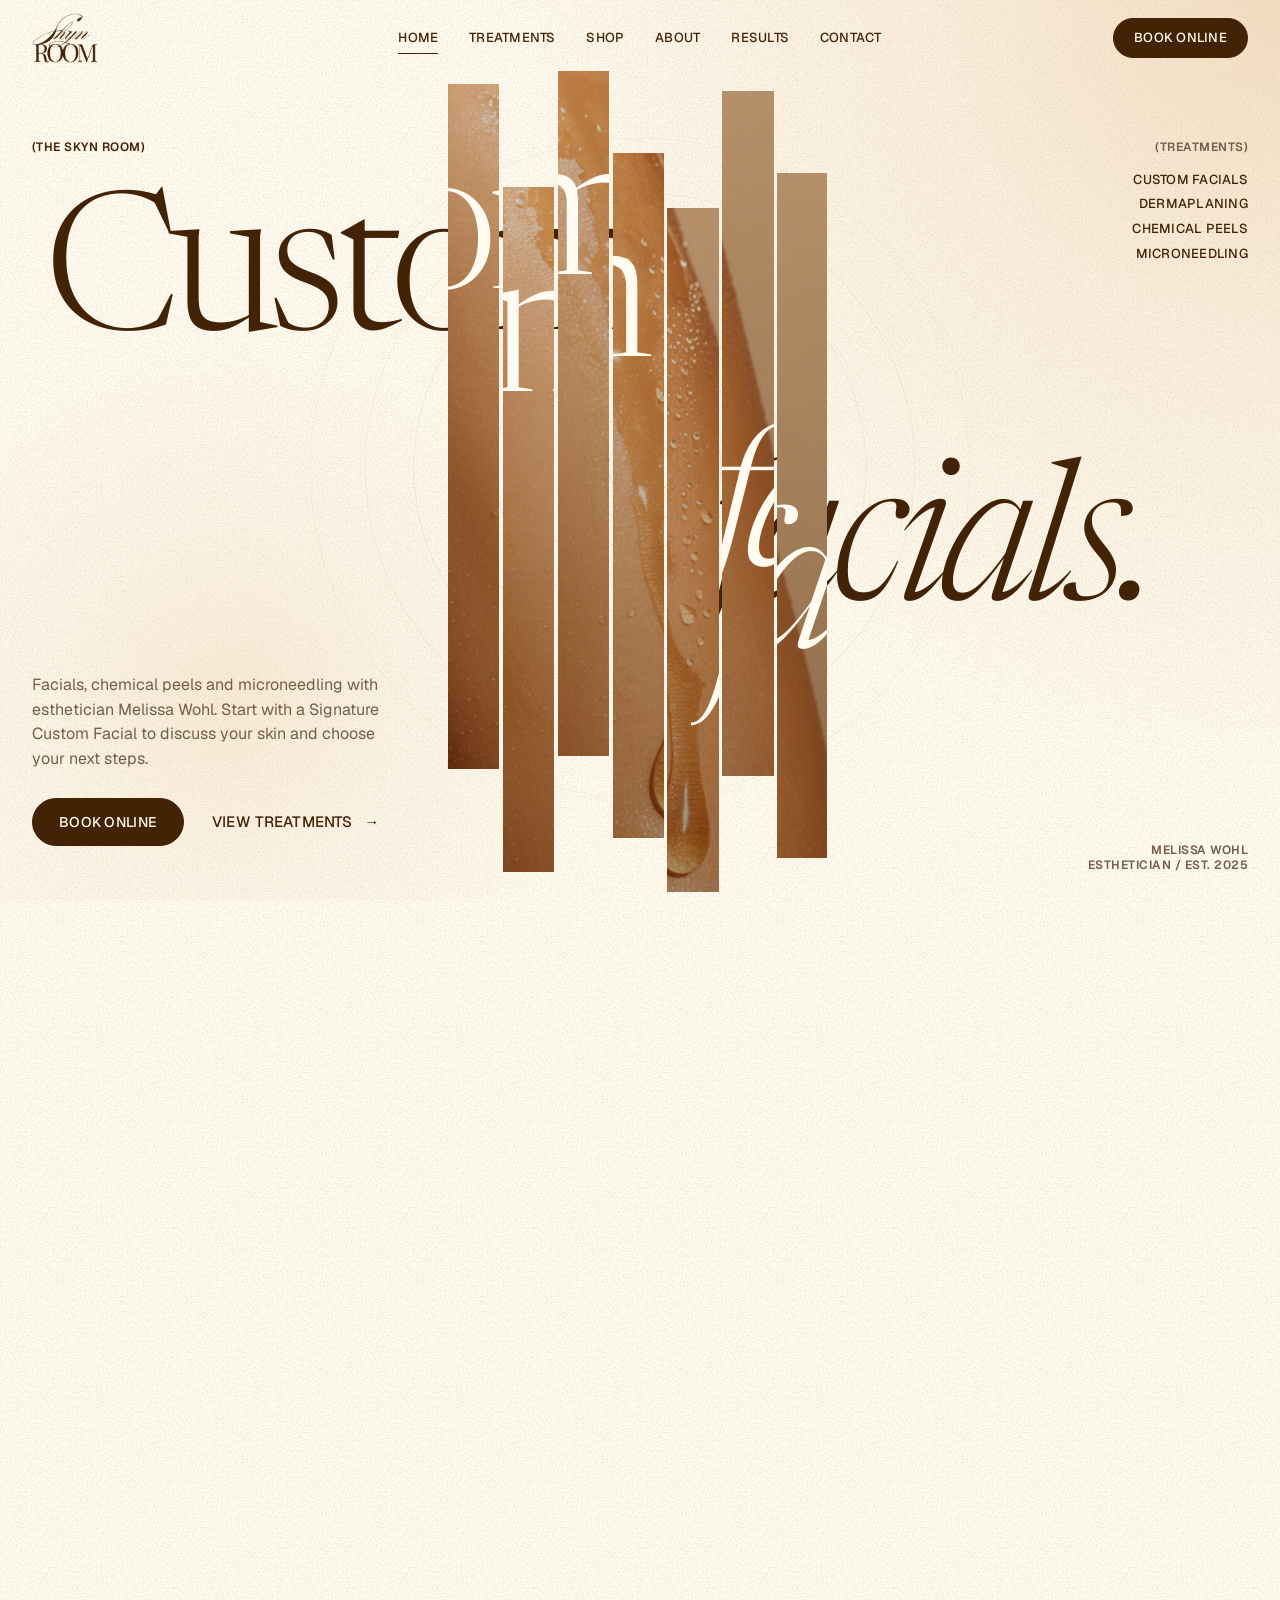
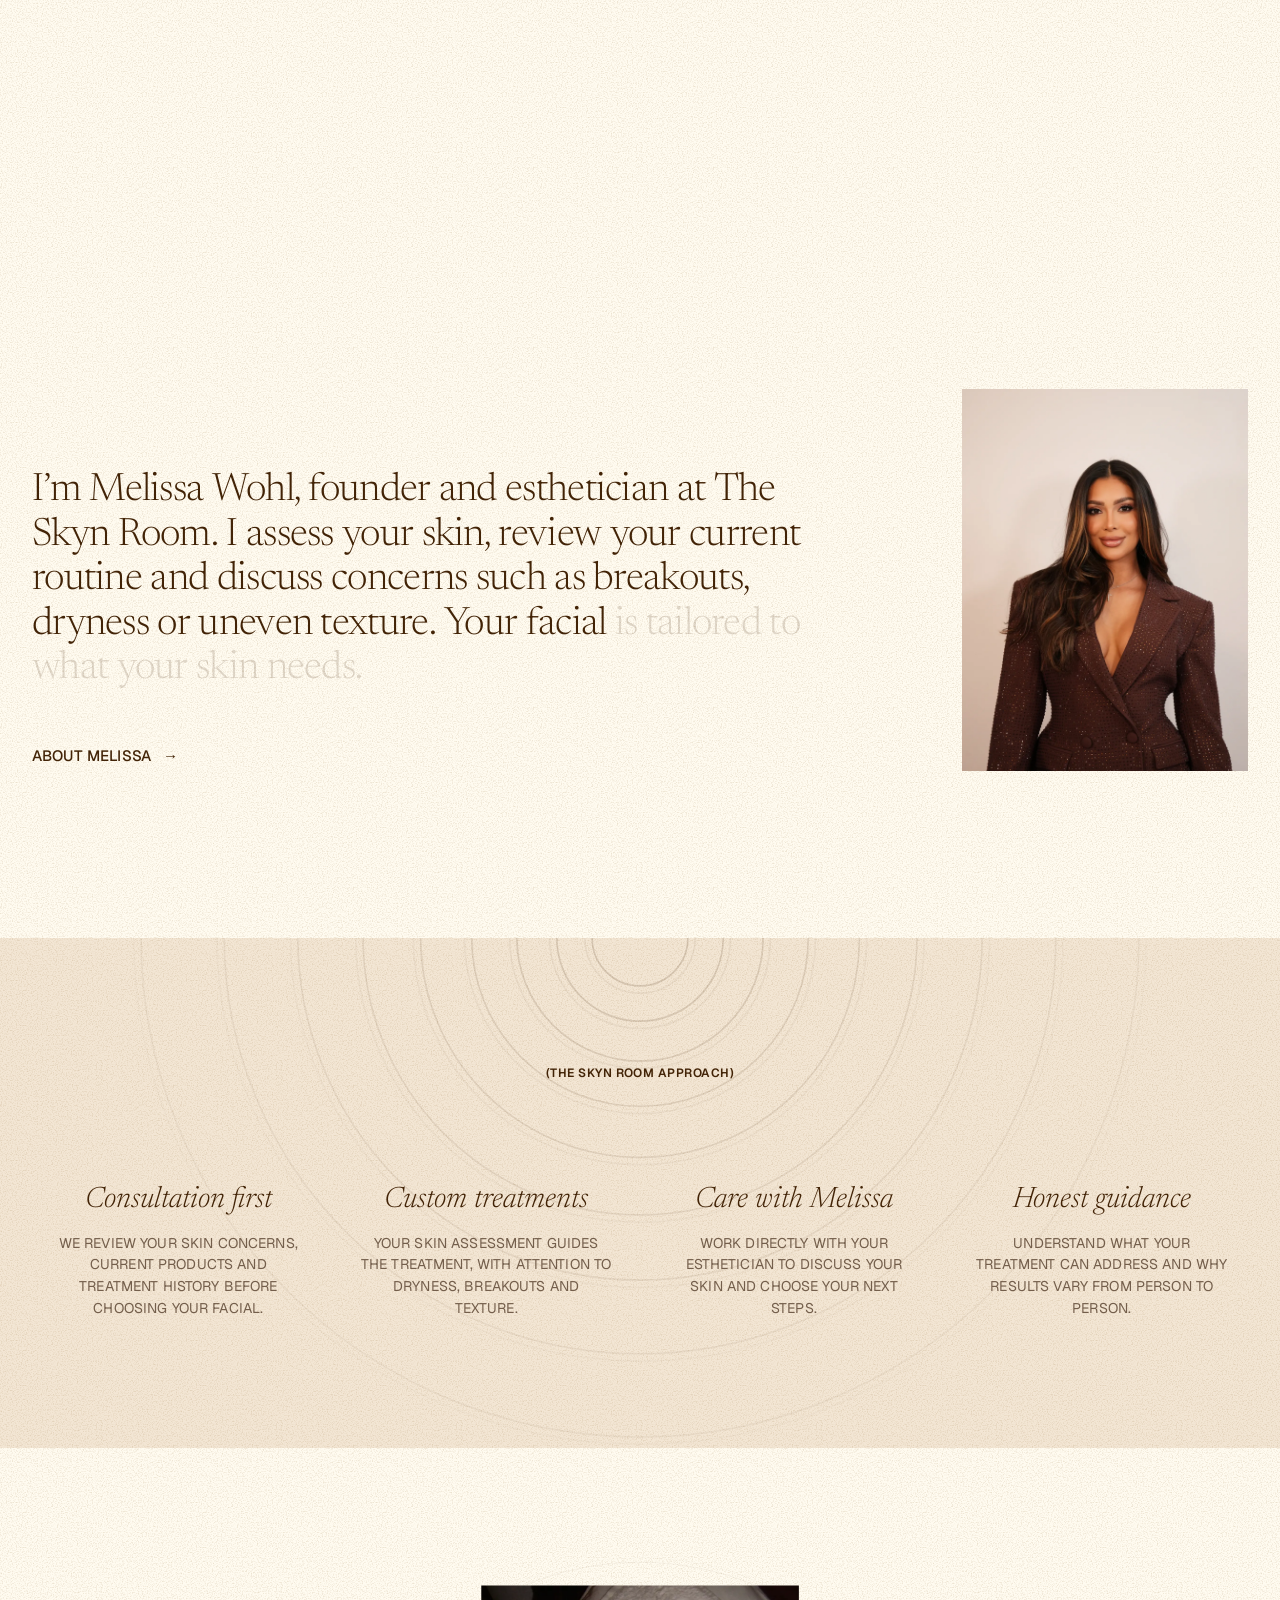
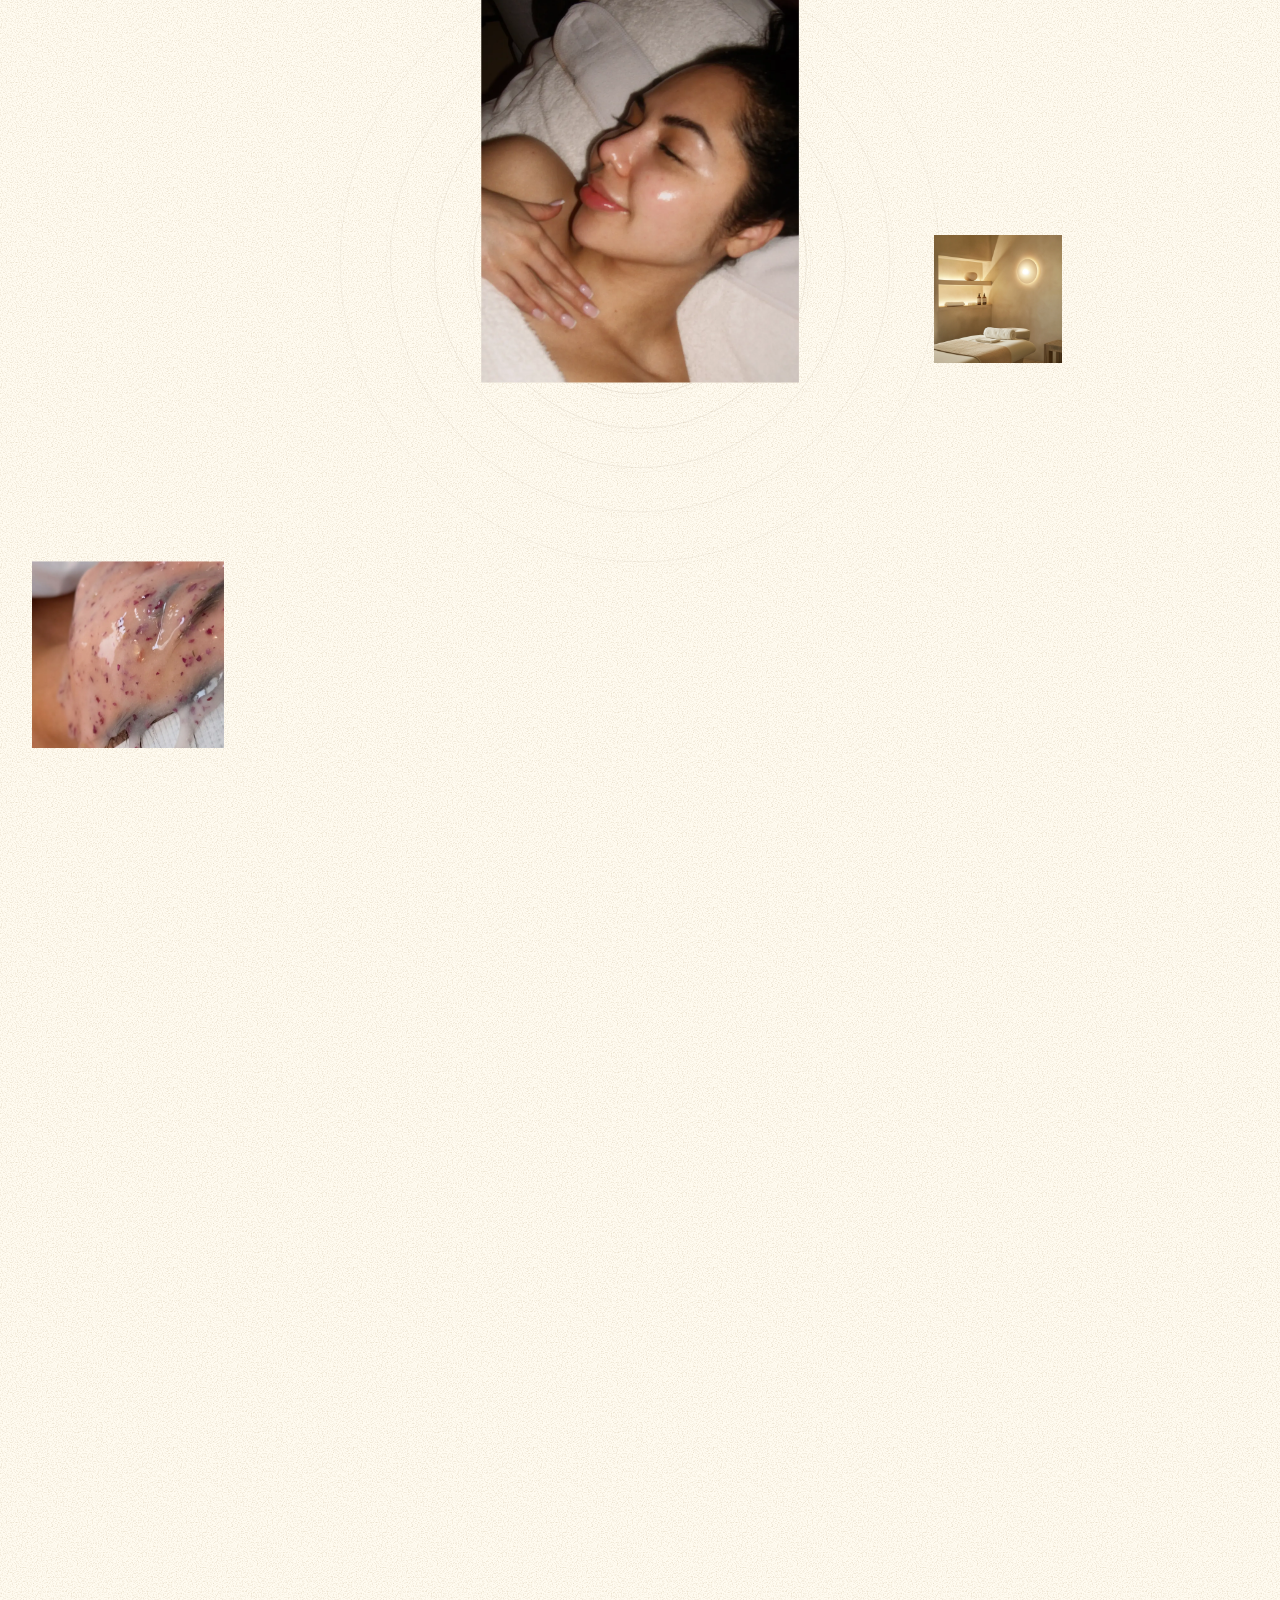
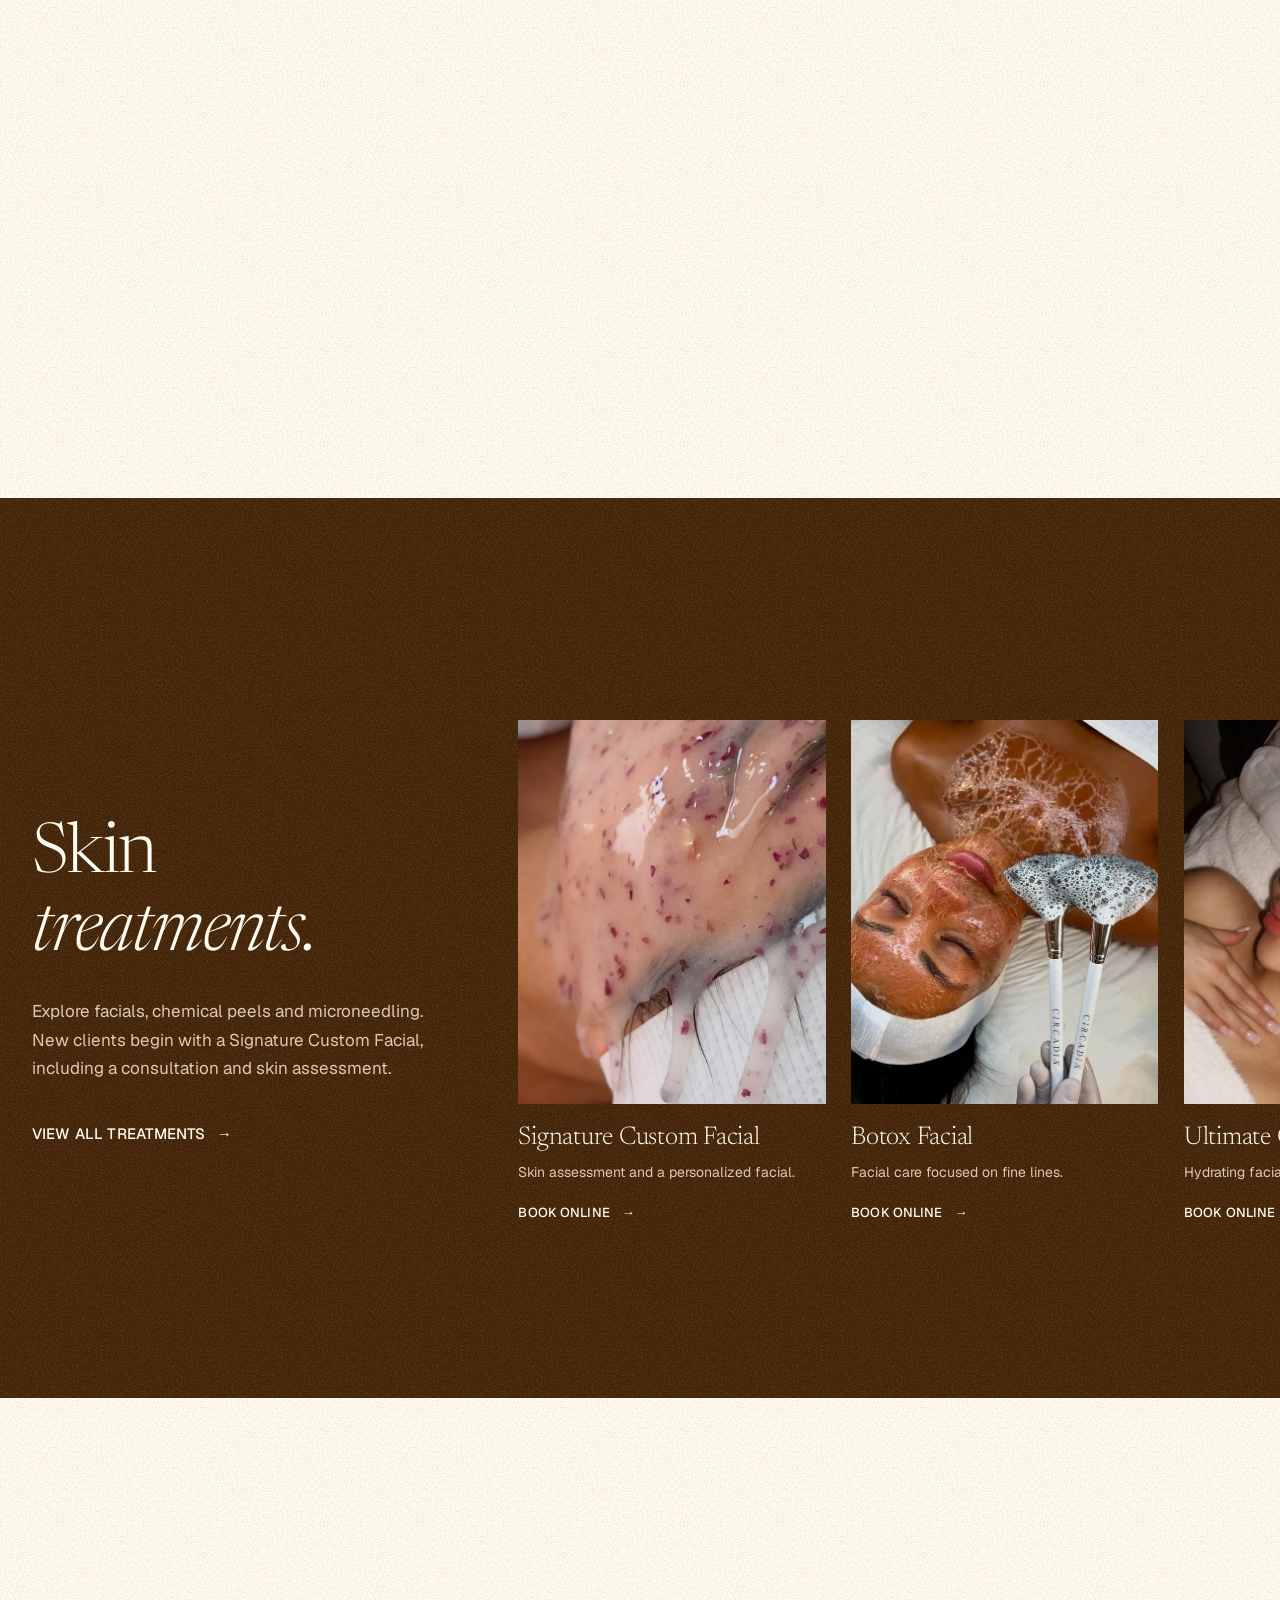
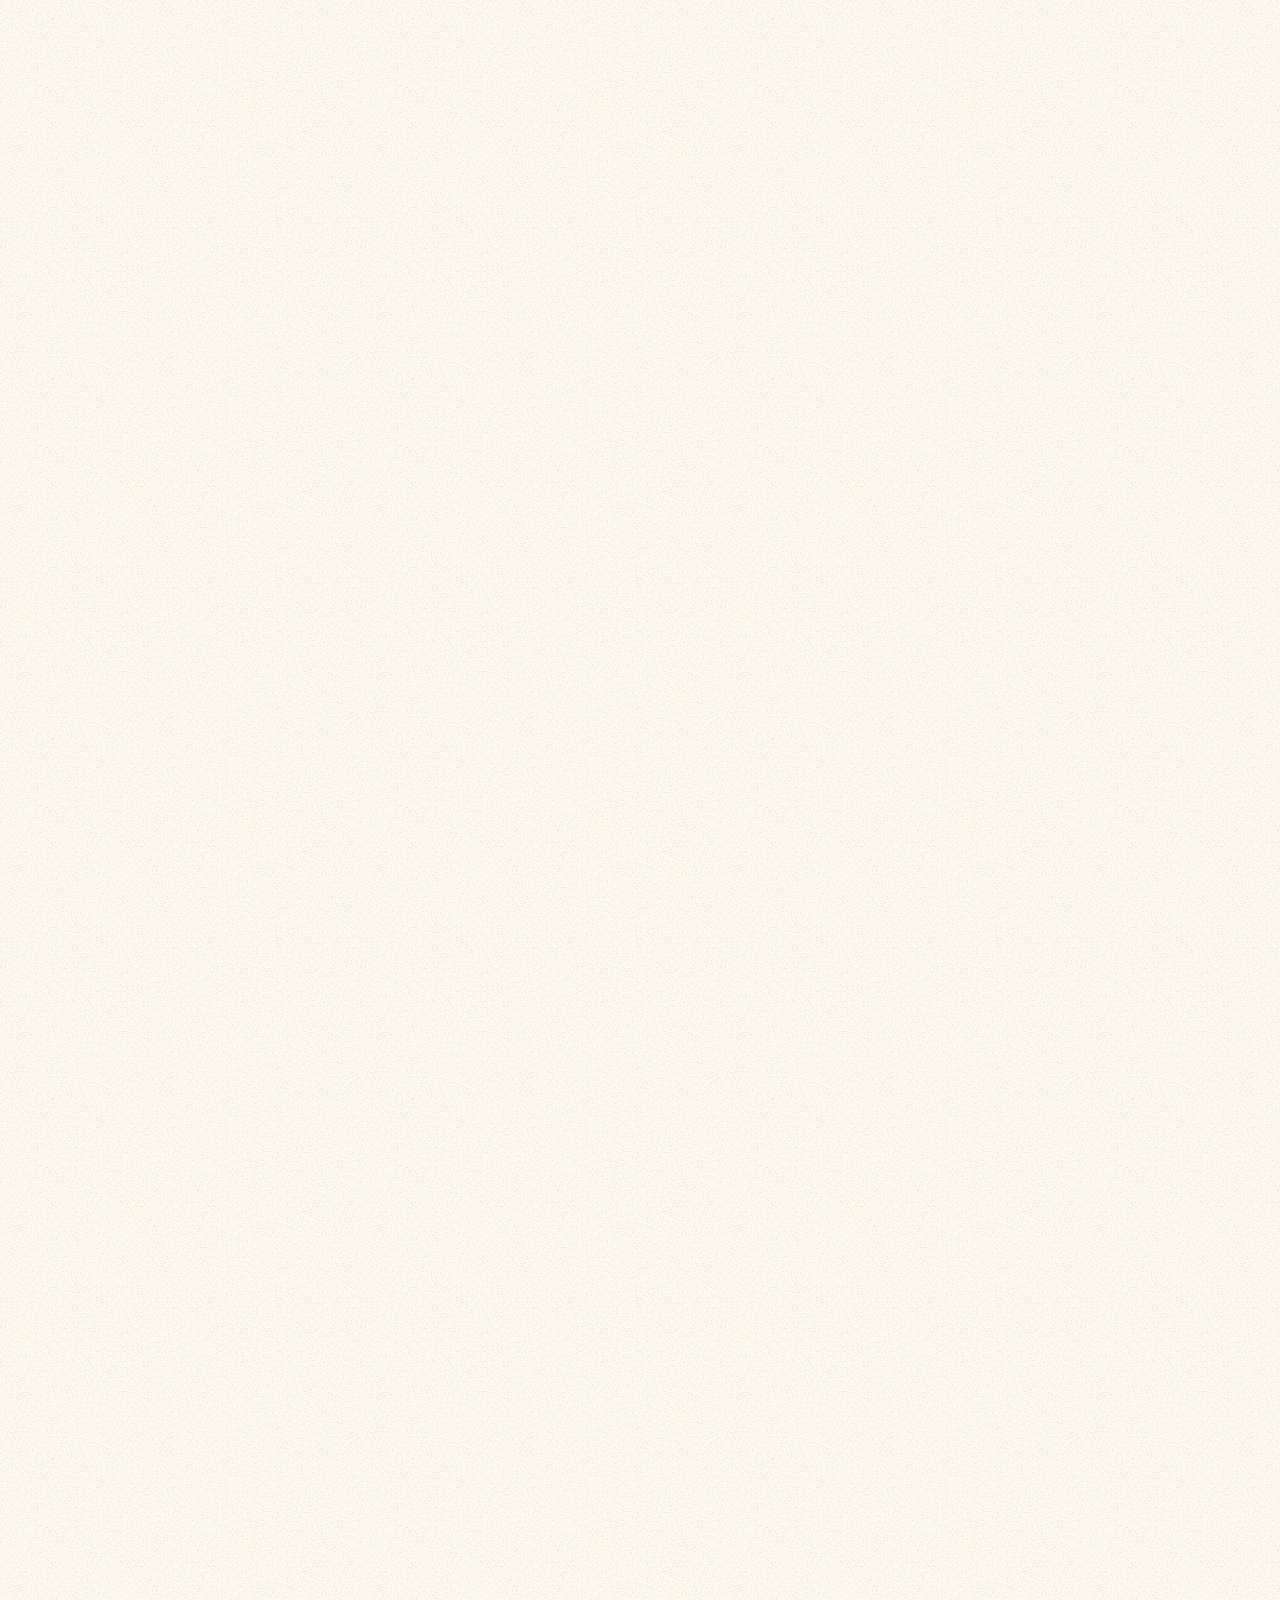
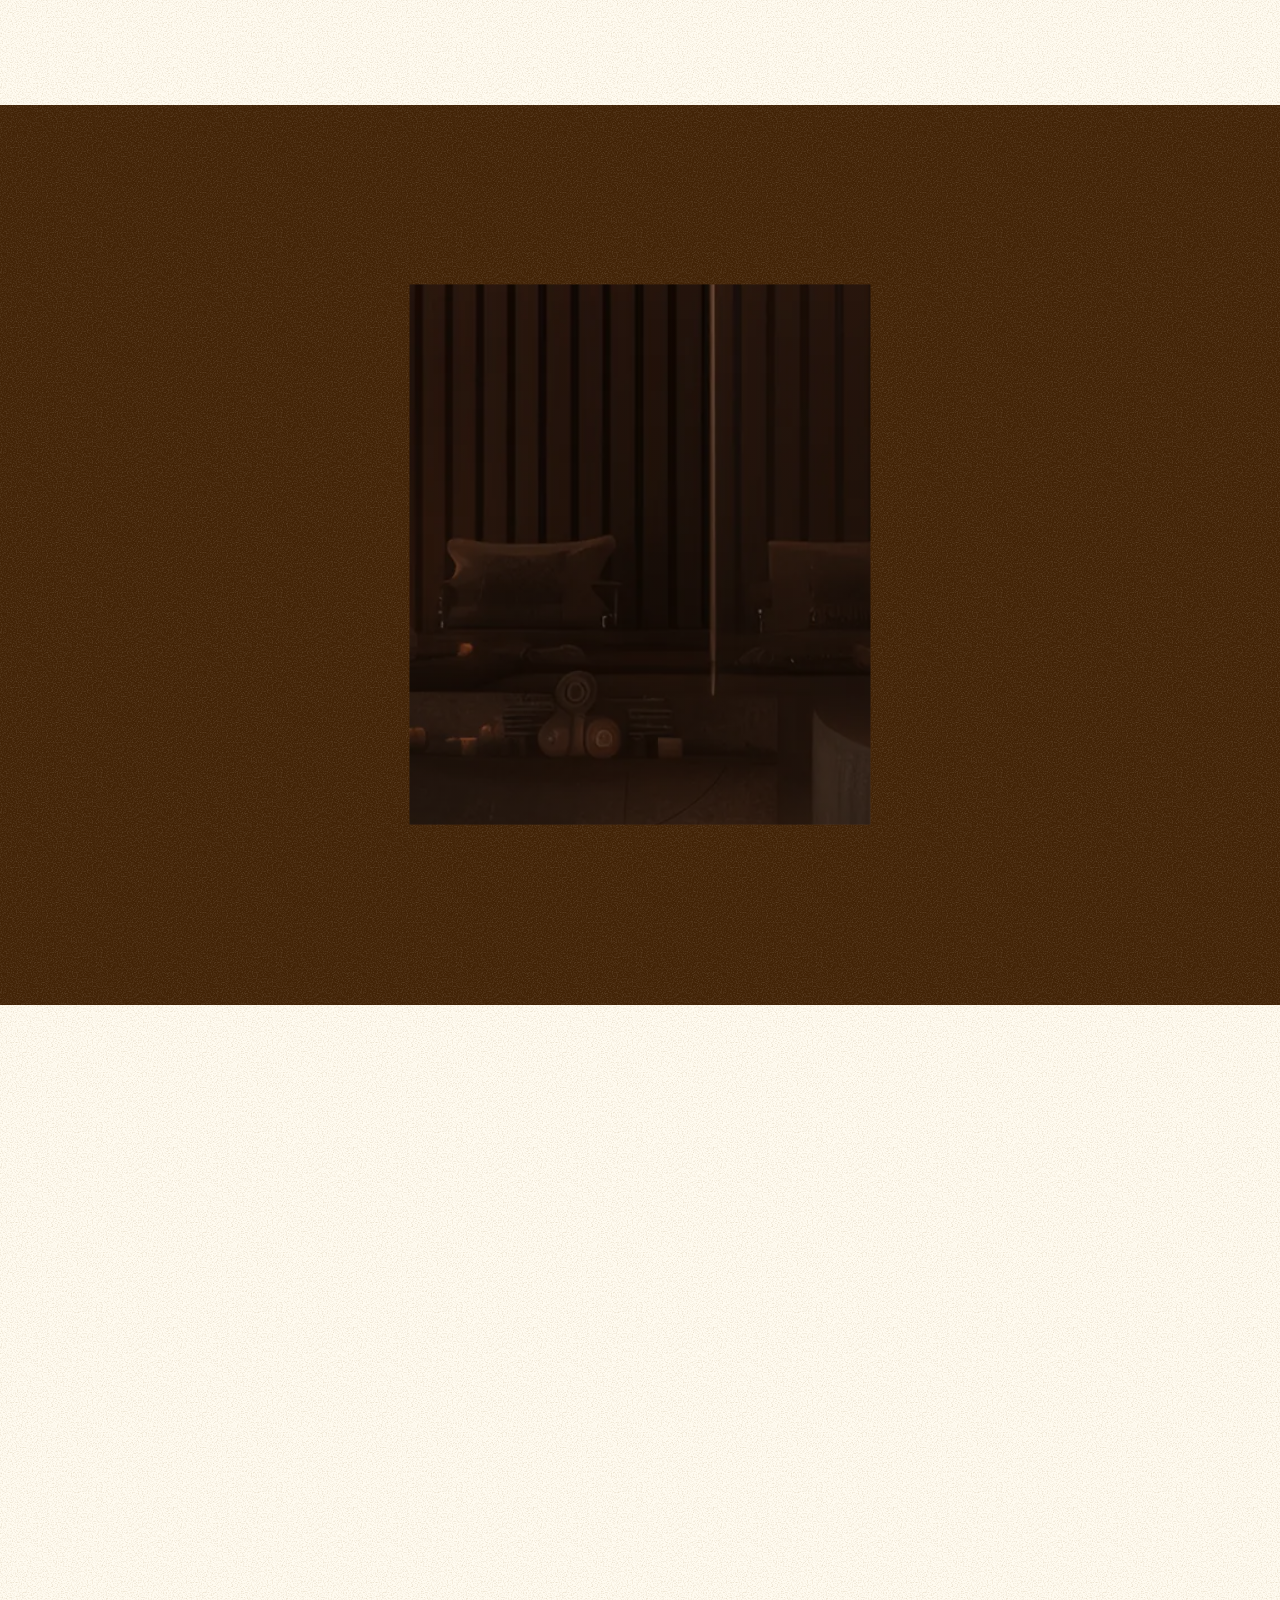
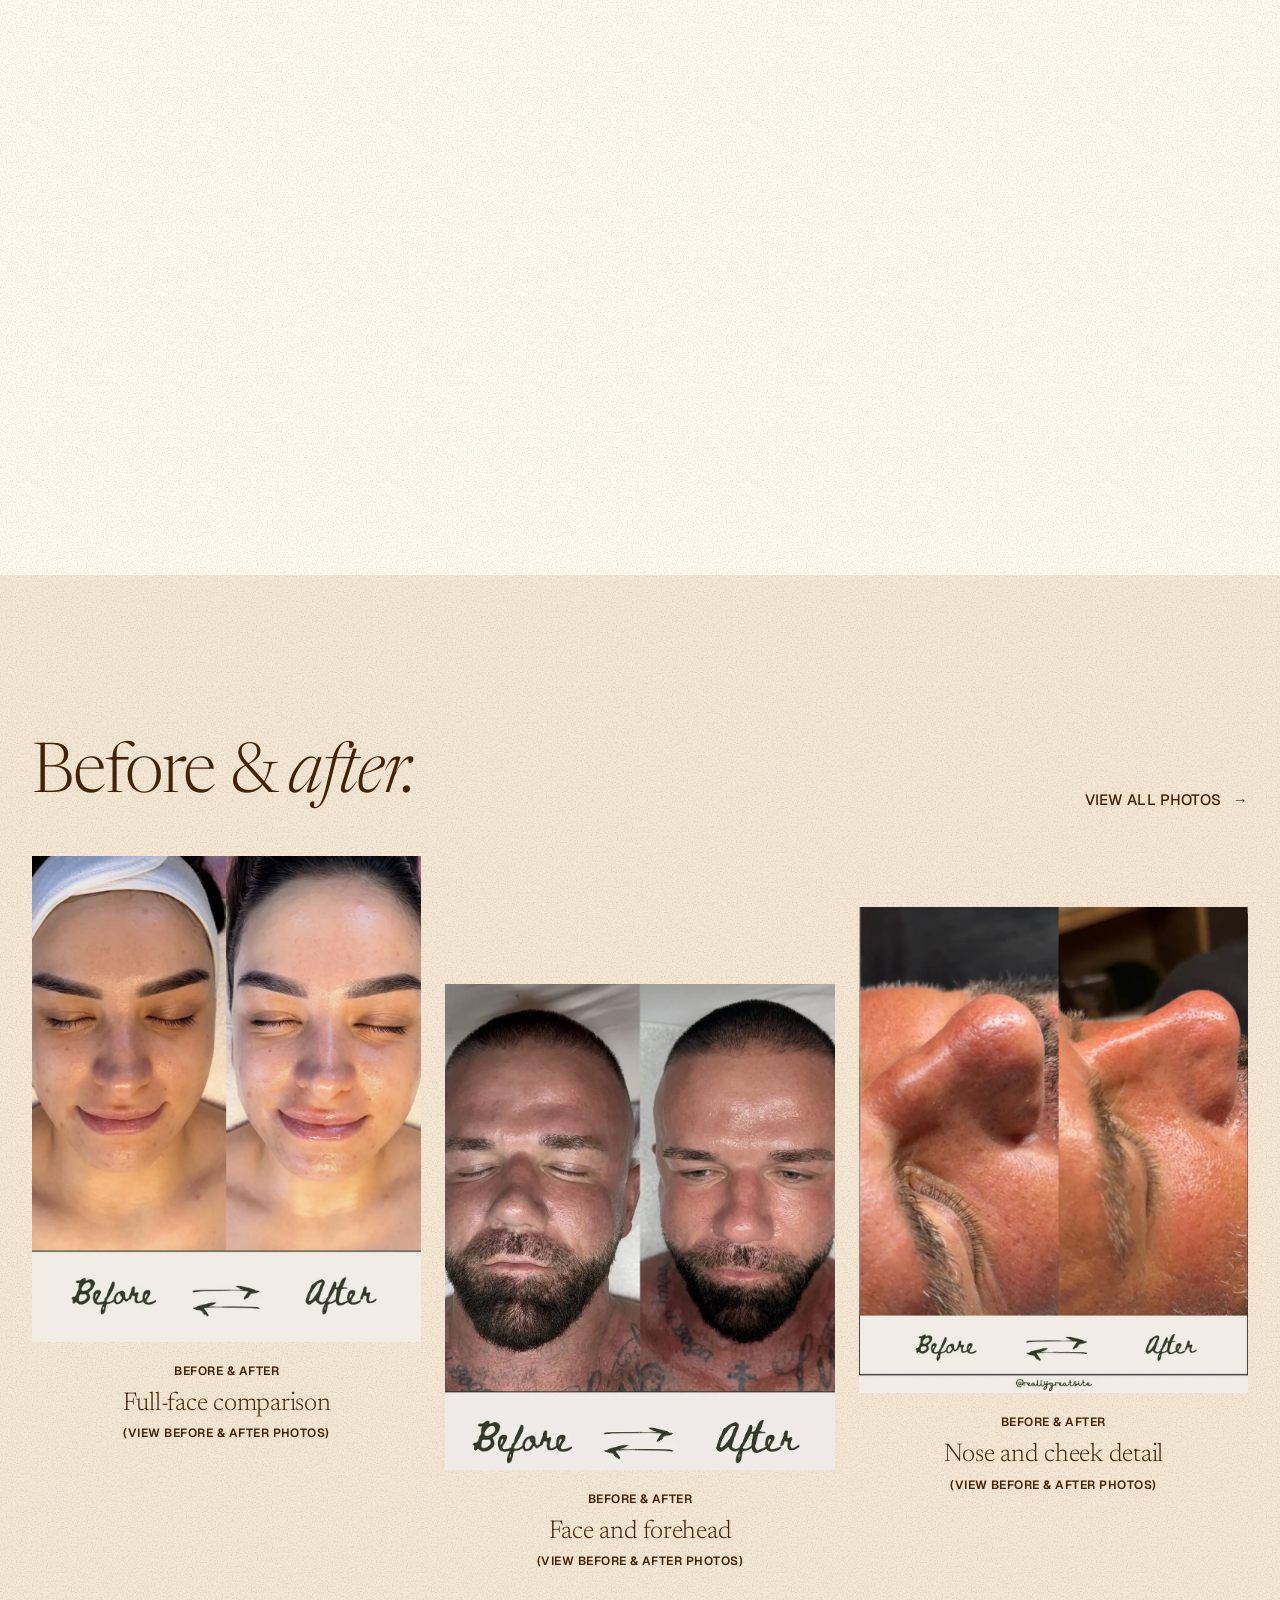
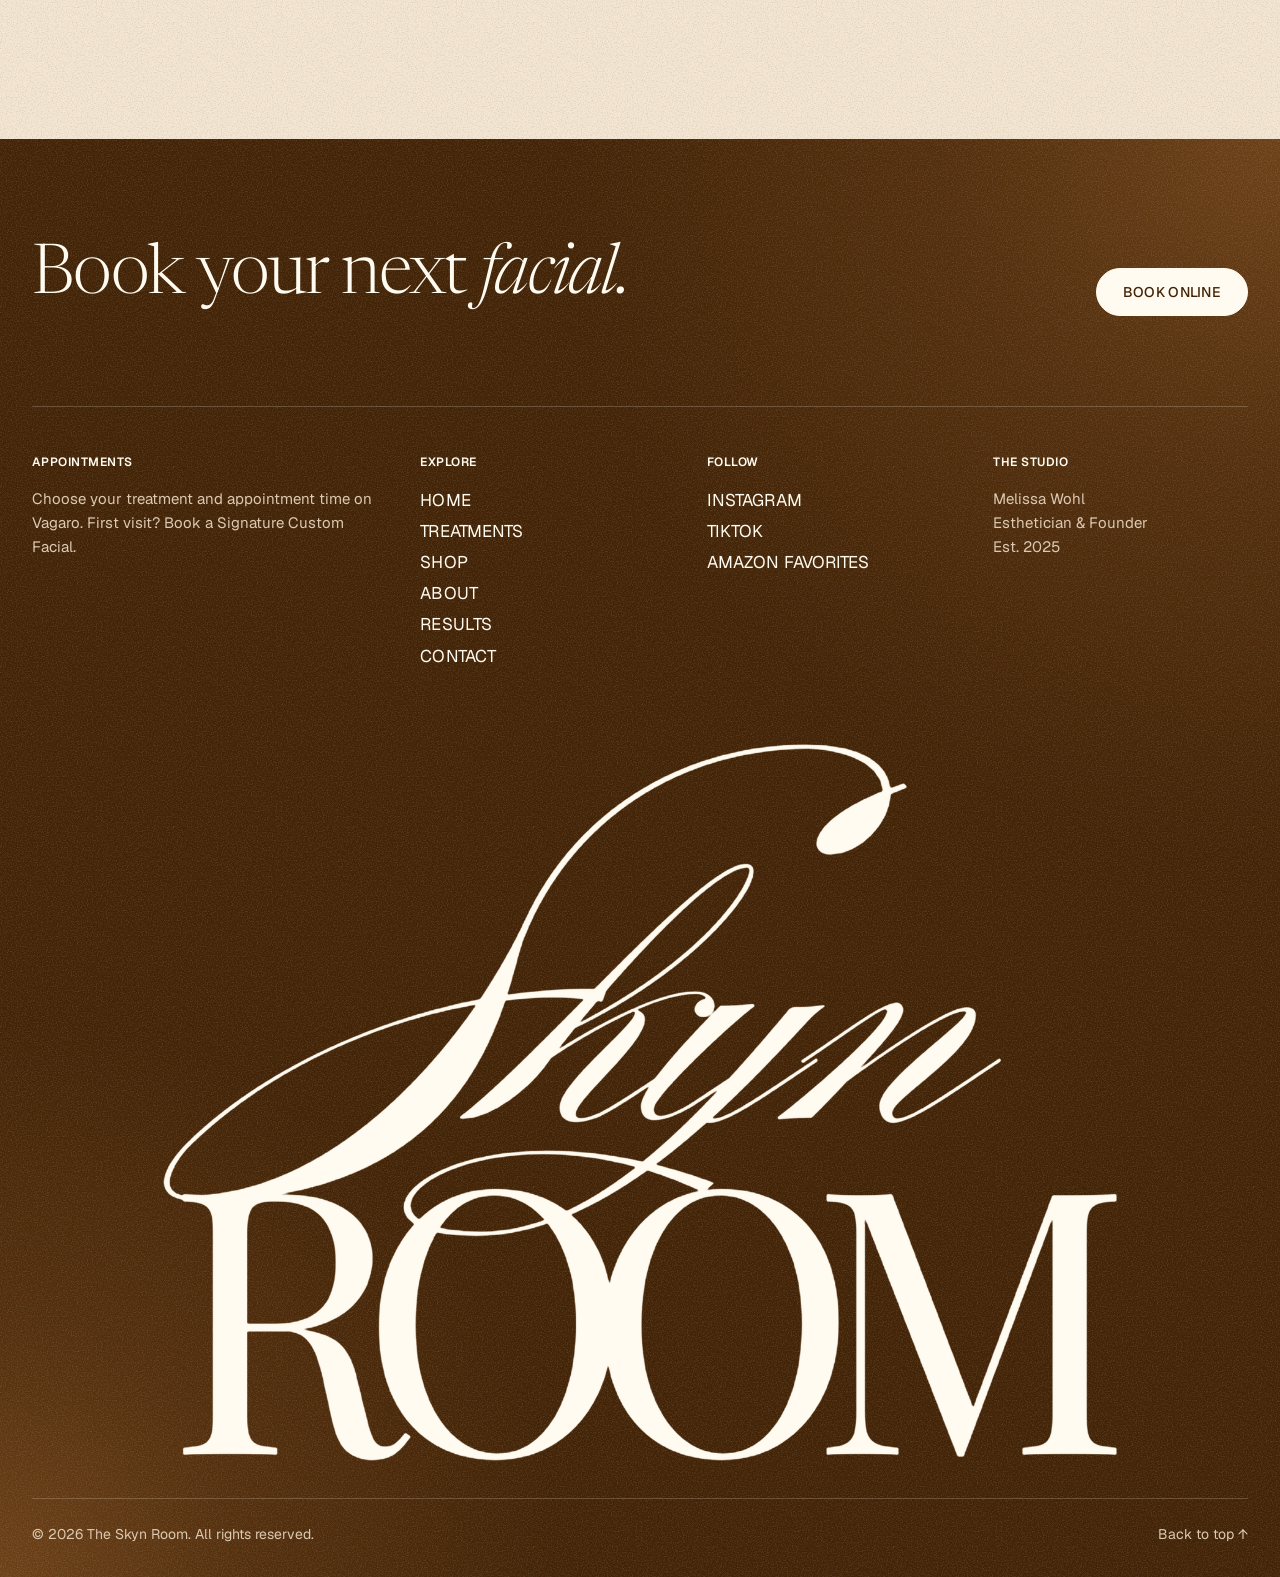
==== commit 8c912757: "Add Supabase-backed treatment menu, shop page and secret studio - Treatment menu and shop now load f" ====
--- a/index.html
+++ b/index.html
@@ -53,6 +53,7 @@
       <nav class="nav" aria-label="Main">
         <a href="index.html" aria-current="page">Home</a>
         <a href="treatments.html">Treatments</a>
+        <a href="shop.html">Shop</a>
         <a href="about.html">About</a>
         <a href="results.html">Results</a>
         <a href="contact.html">Contact</a>
@@ -72,6 +73,7 @@
     <nav aria-label="Mobile">
       <a href="index.html" aria-current="page">Home</a>
       <a href="treatments.html">Treatments</a>
+      <a href="shop.html">Shop</a>
       <a href="about.html">About</a>
       <a href="results.html">Results</a>
       <a href="contact.html">Contact</a>
@@ -198,54 +200,54 @@
       <div class="hmenu__track">
         <div class="hmenu__intro">
           <h2 class="h-section" data-split>Skin <em>treatments.</em></h2>
-          <p class="body">Explore eight facial and skin treatments. New clients begin with a Signature Custom Facial, including a consultation and skin assessment.</p>
+          <p class="body">Explore facials, chemical peels and microneedling. New clients begin with a Signature Custom Facial, including a consultation and skin assessment.</p>
           <a class="link-arrow" href="treatments.html">View All Treatments <span class="arr">→</span></a>
         </div>
-        <div class="hmenu__cards">
-          <article class="tcard">
-            <a class="media" href="treatments.html#signature-custom-facial" aria-label="Signature Custom Facial details"><img src="assets/img/treat-signature.webp" alt="" width="1050" height="1400" loading="lazy"></a>
+        <div class="hmenu__cards" data-live="cards">
+          <article class="tcard">
+            <a class="media" href="treatments.html#signature-custom-facial" aria-label="Signature Custom Facial details"><img src="assets/img/treat-signature.webp" alt="" loading="lazy"></a>
             <h3 class="h-card">Signature Custom Facial</h3>
             <p>Skin assessment and a personalized facial.</p>
             <a class="link-arrow" data-book href="https://www.vagaro.com/theskynroom1/services" target="_blank" rel="noopener">Book Online <span class="arr">→</span></a>
           </article>
           <article class="tcard">
-            <a class="media" href="treatments.html#botox-facial" aria-label="Botox Facial details"><img src="assets/img/treat-botox.webp" alt="" width="736" height="917" loading="lazy"></a>
+            <a class="media" href="treatments.html#botox-facial" aria-label="Botox Facial details"><img src="assets/img/treat-botox.webp" alt="" loading="lazy"></a>
             <h3 class="h-card">Botox Facial</h3>
             <p>Facial care focused on fine lines.</p>
             <a class="link-arrow" data-book href="https://www.vagaro.com/theskynroom1/services" target="_blank" rel="noopener">Book Online <span class="arr">→</span></a>
           </article>
           <article class="tcard">
-            <a class="media" href="treatments.html#ultimate-glass-skin-facial" aria-label="Ultimate Glass Skin Facial details"><img src="assets/img/treat-glass.webp" alt="" width="1493" height="1600" loading="lazy"></a>
+            <a class="media" href="treatments.html#ultimate-glass-skin-facial" aria-label="Ultimate Glass Skin Facial details"><img src="assets/img/treat-glass.webp" alt="" loading="lazy"></a>
             <h3 class="h-card">Ultimate Glass Skin Facial</h3>
             <p>Hydrating facial for dry, dull skin.</p>
             <a class="link-arrow" data-book href="https://www.vagaro.com/theskynroom1/services" target="_blank" rel="noopener">Book Online <span class="arr">→</span></a>
           </article>
           <article class="tcard">
-            <a class="media" href="treatments.html#dermaplane-facial" aria-label="Dermaplane Facial details"><img src="assets/img/treat-dermaplane.webp" alt="" width="1200" height="1200" loading="lazy"></a>
+            <a class="media" href="treatments.html#dermaplane-facial" aria-label="Dermaplane Facial details"><img src="assets/img/treat-dermaplane.webp" alt="" loading="lazy"></a>
             <h3 class="h-card">Dermaplane Facial</h3>
             <p>Exfoliation for rough texture and peach fuzz.</p>
             <a class="link-arrow" data-book href="https://www.vagaro.com/theskynroom1/services" target="_blank" rel="noopener">Book Online <span class="arr">→</span></a>
           </article>
           <article class="tcard">
-            <a class="media" href="treatments.html#rds-chemical-peel" aria-label="RDS Chemical Peel details"><img src="assets/img/treat-rds-peel.webp" alt="" width="1067" height="1400" loading="lazy"></a>
+            <a class="media" href="treatments.html#acne-relief-facial" aria-label="Acne Relief Facial details"><img src="assets/img/treat-acne.webp" alt="" loading="lazy"></a>
+            <h3 class="h-card">Acne Relief Facial</h3>
+            <p>Facial care for breakouts and congestion.</p>
+            <a class="link-arrow" data-book href="https://www.vagaro.com/theskynroom1/services" target="_blank" rel="noopener">Book Online <span class="arr">→</span></a>
+          </article>
+          <article class="tcard">
+            <a class="media" href="treatments.html#rds-chemical-peel" aria-label="RDS Chemical Peel details"><img src="assets/img/treat-rds-peel.webp" alt="" loading="lazy"></a>
             <h3 class="h-card">RDS Chemical Peel</h3>
             <p>Chemical exfoliation for uneven tone and texture.</p>
             <a class="link-arrow" data-book href="https://www.vagaro.com/theskynroom1/services" target="_blank" rel="noopener">Book Online <span class="arr">→</span></a>
           </article>
           <article class="tcard">
-            <a class="media" href="treatments.html#acne-relief-facial" aria-label="Acne Relief Facial details"><img src="assets/img/treat-acne.webp" alt="" width="616" height="616" loading="lazy"></a>
-            <h3 class="h-card">Acne Relief Facial</h3>
-            <p>Facial care for breakouts and congestion.</p>
-            <a class="link-arrow" data-book href="https://www.vagaro.com/theskynroom1/services" target="_blank" rel="noopener">Book Online <span class="arr">→</span></a>
-          </article>
-          <article class="tcard">
-            <a class="media" href="treatments.html#growth-factor-microneedling" aria-label="Growth Factor Microneedling details"><img src="assets/img/treat-growth-factor.webp" alt="" width="860" height="1500" loading="lazy"></a>
+            <a class="media" href="treatments.html#growth-factor-microneedling" aria-label="Growth Factor Microneedling details"><img src="assets/img/treat-growth-factor.webp" alt="" loading="lazy"></a>
             <h3 class="h-card">Growth Factor Microneedling</h3>
             <p>Explore microneedling with growth factors.</p>
             <a class="link-arrow" data-book href="https://www.vagaro.com/theskynroom1/services" target="_blank" rel="noopener">Book Online <span class="arr">→</span></a>
           </article>
           <article class="tcard">
-            <a class="media" href="treatments.html#pdrn-microneedling" aria-label="PDRN Microneedling details"><img src="assets/img/treat-pdrn.webp" alt="" width="895" height="1500" loading="lazy"></a>
+            <a class="media" href="treatments.html#pdrn-microneedling" aria-label="PDRN Microneedling details"><img src="assets/img/treat-pdrn.webp" alt="" loading="lazy"></a>
             <h3 class="h-card">PDRN Microneedling</h3>
             <p>Ask Melissa about PDRN microneedling.</p>
             <a class="link-arrow" data-book href="https://www.vagaro.com/theskynroom1/services" target="_blank" rel="noopener">Book Online <span class="arr">→</span></a>
@@ -314,6 +316,7 @@
           <ul>
             <li><a href="index.html">Home</a></li>
             <li><a href="treatments.html">Treatments</a></li>
+            <li><a href="shop.html">Shop</a></li>
             <li><a href="about.html">About</a></li>
             <li><a href="results.html">Results</a></li>
             <li><a href="contact.html">Contact</a></li>
@@ -344,6 +347,7 @@
   <script src="assets/vendor/ScrollTrigger.min.js"></script>
   <script src="assets/vendor/SplitText.min.js"></script>
   <script src="assets/vendor/lenis.min.js"></script>
+  <script src="assets/js/content.js"></script>
   <script src="assets/js/main.js"></script>
 </body>
 </html>
--- a/assets/css/style.css
+++ b/assets/css/style.css
@@ -1093,6 +1093,10 @@
   font-size: 14px;
   color: var(--muted);
 }
+.tcard .tcard__meta {
+  margin-top: 12px;
+  font-size: 12px;
+}
 .tcard .link-arrow {
   margin-top: 16px;
   align-self: flex-start;
@@ -1338,47 +1342,105 @@
   margin-top: 12px;
 }
 
-.tindex {
+/* the menu: every treatment by category, with time and price
+   (rows come from the studio through content.js) */
+.tmenu {
   position: relative;
 }
-.tindex__list {
+.tmenu__head {
+  display: grid;
+  grid-template-columns: repeat(12, 1fr);
+  gap: 24px;
+  align-items: end;
+}
+.tmenu__head .h-section {
+  grid-column: 1 / span 7;
+}
+.tmenu__note {
+  grid-column: 9 / span 4;
+  padding-bottom: 10px;
+  font-size: 17px;
+  color: var(--muted);
+  max-width: 36ch;
+}
+.tmenu__group {
+  display: grid;
+  grid-template-columns: repeat(12, 1fr);
+  gap: 24px;
+  align-items: start;
+  margin-top: clamp(64px, 8vw, 128px);
+}
+.tmenu__cat {
+  grid-column: 1 / span 4;
+  position: sticky;
+  top: calc(var(--header-h) + 24px);
+  padding-top: 26px;
+  font-family: var(--serif);
+  font-weight: 300;
+  font-size: clamp(32px, 3.4vw, 52px);
+  line-height: 1.05;
+  letter-spacing: -0.02em;
+}
+.tmenu__list {
+  grid-column: 5 / span 8;
   border-top: 1px solid var(--line);
 }
-.tindex__row {
+.tmenu__row {
   display: grid;
   grid-template-columns: 1fr auto;
-  align-items: center;
-  gap: 24px;
-  padding-block: clamp(18px, 2.2vw, 30px);
+  gap: 32px;
+  padding-block: clamp(22px, 2.4vw, 32px);
   border-bottom: 1px solid var(--line);
-  transition: padding 0.6s var(--ease), color 0.4s;
-}
-.tindex__name {
+  transition: color 0.4s;
+}
+.tmenu__badge {
+  color: var(--muted);
+  margin-bottom: 10px;
+}
+.tmenu__name {
   font-family: var(--serif);
   font-weight: 300;
-  font-size: clamp(32px, 4.6vw, 70px);
-  line-height: 1;
-  letter-spacing: -0.02em;
-  transition: transform 0.6s var(--ease), font-style 0.3s;
-}
-.tindex__meta {
+  font-size: clamp(26px, 2.5vw, 38px);
+  line-height: 1.08;
+  letter-spacing: -0.015em;
+  transition: transform 0.6s var(--ease);
+}
+.tmenu__desc {
+  margin-top: 12px;
+  max-width: 58ch;
+  font-size: 15.5px;
+  line-height: 1.6;
+  color: var(--muted);
+}
+.tmenu__meta {
   display: flex;
-  align-items: center;
-  gap: 24px;
-  color: var(--muted);
+  flex-direction: column;
+  align-items: flex-end;
+  gap: 6px;
+  padding-top: 4px;
+  text-align: right;
+  white-space: nowrap;
+}
+.tmenu__price {
+  font-family: var(--serif);
+  font-size: clamp(22px, 1.8vw, 28px);
+  line-height: 1.1;
+}
+.tmenu__time {
+  color: var(--muted);
+}
+.tmenu__meta .tmenu__book {
+  margin-top: 10px;
   font-size: 13px;
-  text-transform: uppercase;
-  letter-spacing: 0.02em;
-  text-align: right;
 }
 /* touch screens keep :hover after a tap, so dimming the other rows
    would stick there once the visitor scrolls back up */
 @media (hover: hover) {
-  .tindex__row:hover .tindex__name {
-    transform: translateX(18px);
+  .tmenu__row:hover .tmenu__name {
+    transform: translateX(10px);
     font-style: italic;
   }
-  .tindex__list:hover .tindex__row:not(:hover) {
+  .tmenu__list:hover .tmenu__row:not(:hover) {
     color: var(--muted);
   }
 }
@@ -1781,6 +1843,149 @@
 }
 .ig-cta__text .btn {
   margin-top: 32px;
+}
+
+/* =========================================================
+   SHOP
+   ========================================================= */
+
+.shop {
+  padding-top: clamp(24px, 3vw, 48px);
+}
+.shop__filters {
+  display: flex;
+  flex-wrap: wrap;
+  gap: 8px;
+  margin-bottom: clamp(36px, 4vw, 56px);
+}
+.shop__filters[hidden],
+.shop__grid[hidden],
+.shop__empty[hidden] {
+  display: none;
+}
+.chip {
+  height: 38px;
+  padding-inline: 18px;
+  border: 1px solid var(--line);
+  border-radius: 999px;
+  font-size: 12px;
+  font-weight: 600;
+  letter-spacing: 0.04em;
+  text-transform: uppercase;
+  transition: background-color 0.3s, color 0.3s, border-color 0.3s;
+}
+.chip:hover {
+  border-color: var(--ink);
+}
+.chip[aria-pressed="true"] {
+  background: var(--ink);
+  color: var(--bg);
+  border-color: var(--ink);
+}
+.shop__grid {
+  display: grid;
+  grid-template-columns: repeat(4, minmax(0, 1fr));
+  gap: 72px 24px;
+}
+.pcard {
+  display: flex;
+  flex-direction: column;
+}
+.pcard[hidden] {
+  display: none;
+}
+.pcard__media {
+  aspect-ratio: 4 / 5;
+}
+.pcard__media img {
+  transition: transform 1.2s var(--ease);
+}
+@media (hover: hover) {
+  .pcard:hover .pcard__media img {
+    transform: scale(1.04);
+  }
+}
+.pcard__initial {
+  position: absolute;
+  inset: 0;
+  display: grid;
+  place-items: center;
+  font-family: var(--serif);
+  font-style: italic;
+  font-weight: 300;
+  font-size: clamp(64px, 7vw, 110px);
+  color: var(--muted);
+}
+.pcard.is-sold-out .pcard__media {
+  opacity: 0.55;
+}
+.pcard__body {
+  display: flex;
+  flex-direction: column;
+  flex: 1;
+  padding-top: 20px;
+}
+.pcard__brand {
+  color: var(--muted);
+  margin-bottom: 8px;
+}
+.pcard__price {
+  margin-top: 8px;
+  font-family: var(--serif);
+  font-size: 21px;
+  line-height: 1.2;
+}
+.pcard__desc {
+  margin-top: 10px;
+  font-size: 14.5px;
+  line-height: 1.6;
+  color: var(--muted);
+}
+.pcard__action {
+  margin-top: auto;
+  padding-top: 20px;
+}
+.pcard__status {
+  color: var(--muted);
+}
+.shop__empty {
+  max-width: 34em;
+  padding-block: clamp(24px, 4vw, 64px);
+}
+.shop__empty .body {
+  margin-top: 20px;
+}
+.shop__empty .link-arrow {
+  margin-top: 28px;
+}
+
+.shop-how__grid {
+  display: grid;
+  grid-template-columns: repeat(12, 1fr);
+  gap: 24px;
+}
+.shop-how__title {
+  grid-column: 1 / span 4;
+}
+.shop-how__steps {
+  grid-column: 6 / span 7;
+  display: grid;
+  grid-template-columns: repeat(3, 1fr);
+  gap: 32px;
+}
+.shop-how__step {
+  padding-top: 20px;
+  border-top: 1px solid var(--line);
+}
+.shop-how__step p {
+  margin-top: 12px;
+  font-size: 16px;
+  color: var(--muted);
+}
+.shop-how__step a {
+  color: var(--ink);
+  text-decoration: underline;
+  text-underline-offset: 3px;
 }
 
 /* =========================================================
@@ -2026,6 +2231,16 @@
     grid-template-columns: repeat(2, 1fr);
     row-gap: 56px;
   }
+  .shop__grid {
+    grid-template-columns: repeat(3, minmax(0, 1fr));
+  }
+  .shop-how__title,
+  .shop-how__steps {
+    grid-column: 1 / -1;
+  }
+  .shop-how__steps {
+    margin-top: 40px;
+  }
 }
 
 @media (max-width: 899px) {
@@ -2227,8 +2442,50 @@
   .tintro__note {
     grid-column: 1 / -1;
   }
-  .tindex__meta .tindex__tags {
-    display: none;
+  .tmenu__head .h-section,
+  .tmenu__note,
+  .tmenu__cat,
+  .tmenu__list {
+    grid-column: 1 / -1;
+  }
+  .tmenu__note {
+    padding-bottom: 0;
+  }
+  .tmenu__group {
+    row-gap: 18px;
+  }
+  .tmenu__cat {
+    position: relative;
+    top: auto;
+    padding-top: 0;
+  }
+  /* phone rows: name and description, then time, price and Book on one line */
+  .tmenu__row {
+    grid-template-columns: 1fr;
+    gap: 16px;
+  }
+  .tmenu__meta {
+    flex-direction: row;
+    align-items: baseline;
+    flex-wrap: wrap;
+    gap: 6px 16px;
+    padding-top: 0;
+    text-align: left;
+  }
+  .tmenu__meta .tmenu__book {
+    margin: 0 0 0 auto;
+  }
+  .shop__grid {
+    grid-template-columns: repeat(2, minmax(0, 1fr));
+    gap: 48px 16px;
+  }
+  .shop-how__title,
+  .shop-how__steps {
+    grid-column: 1 / -1;
+  }
+  .shop-how__steps {
+    grid-template-columns: 1fr;
+    gap: 32px;
   }
   .cursor-img {
     display: none;
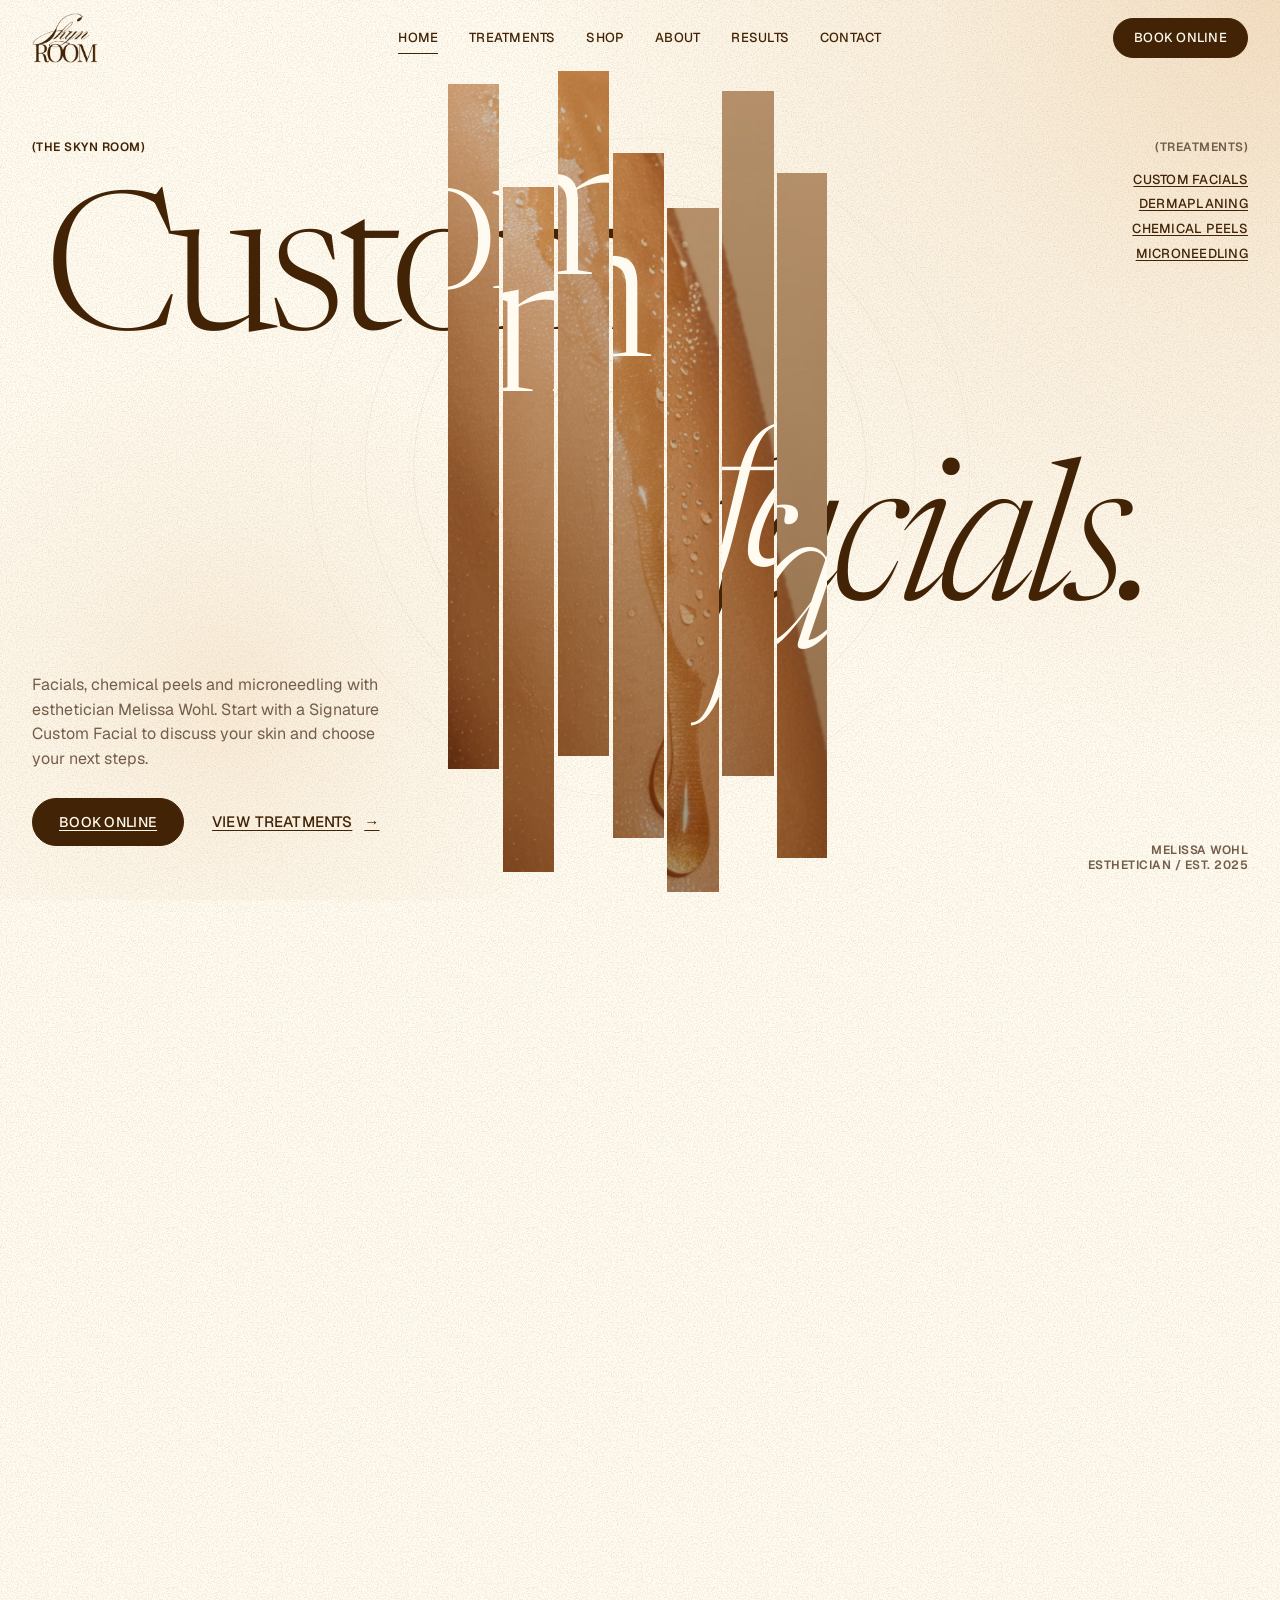
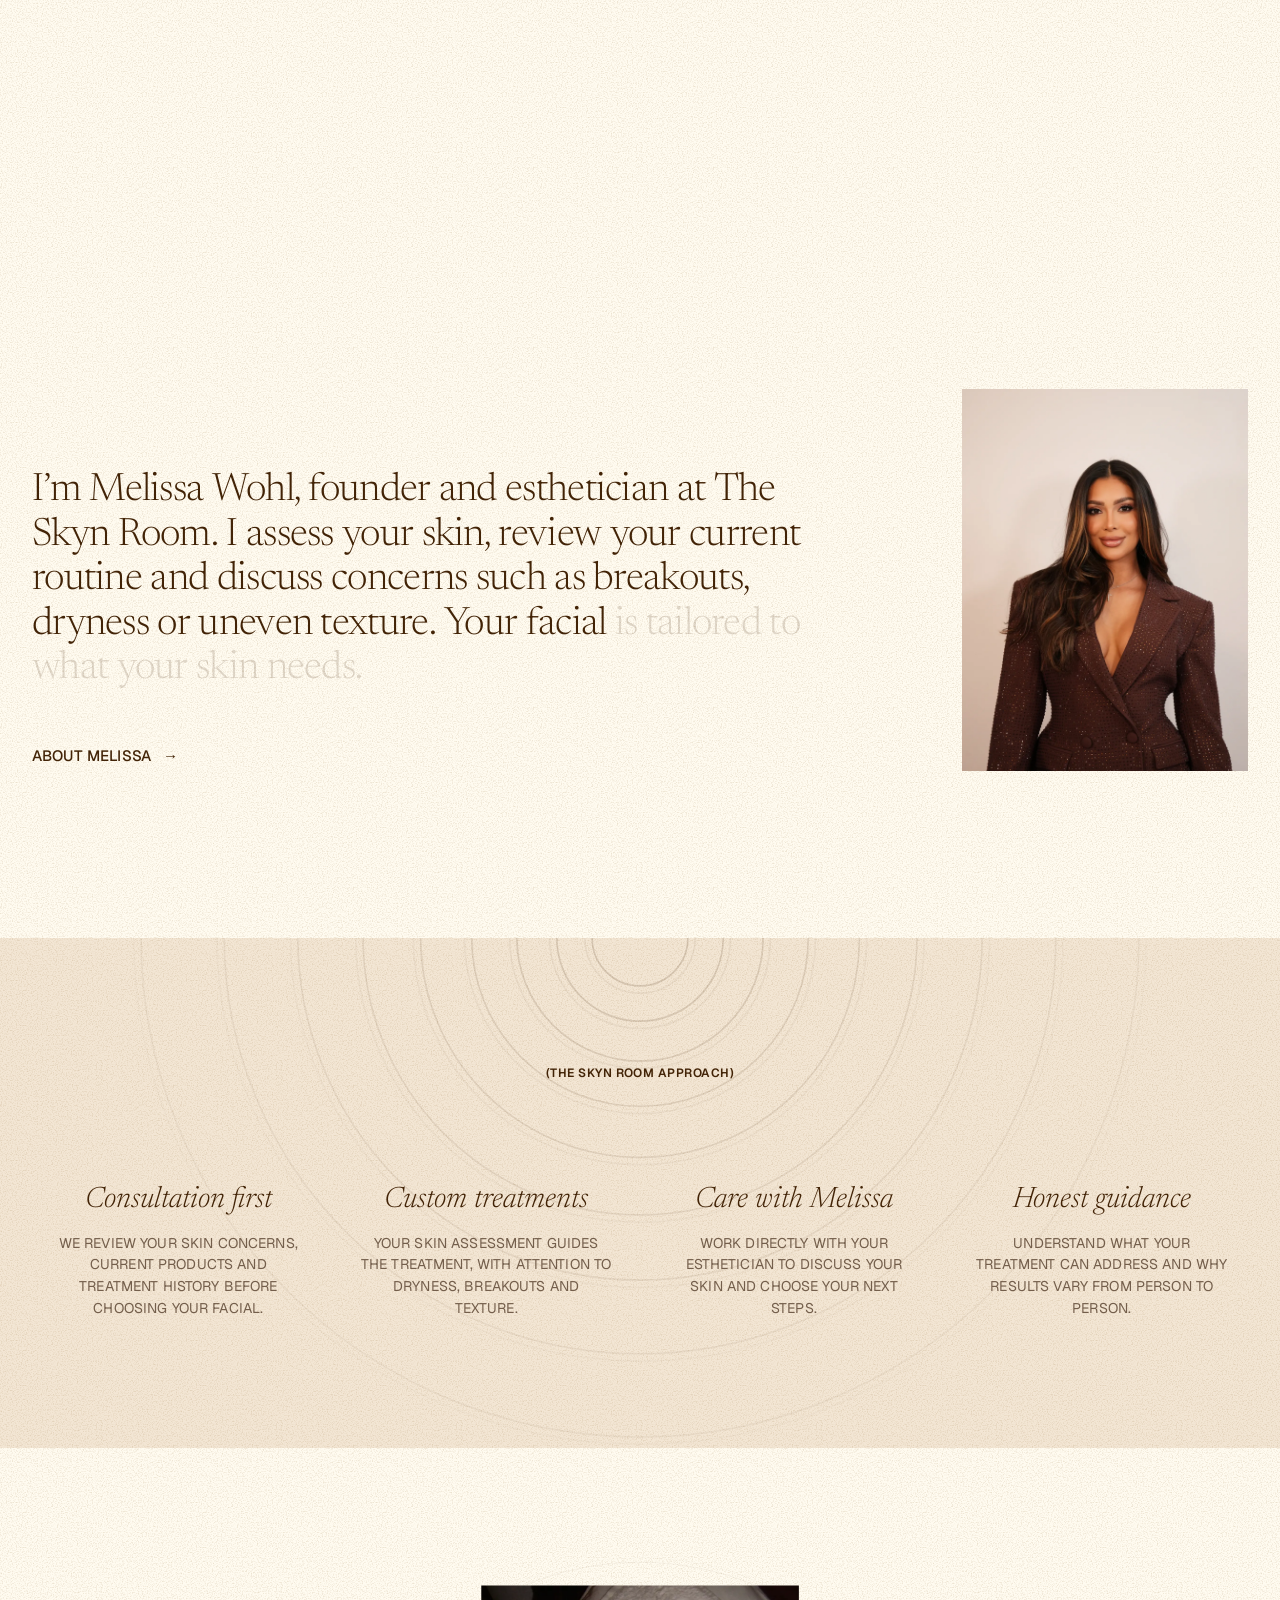
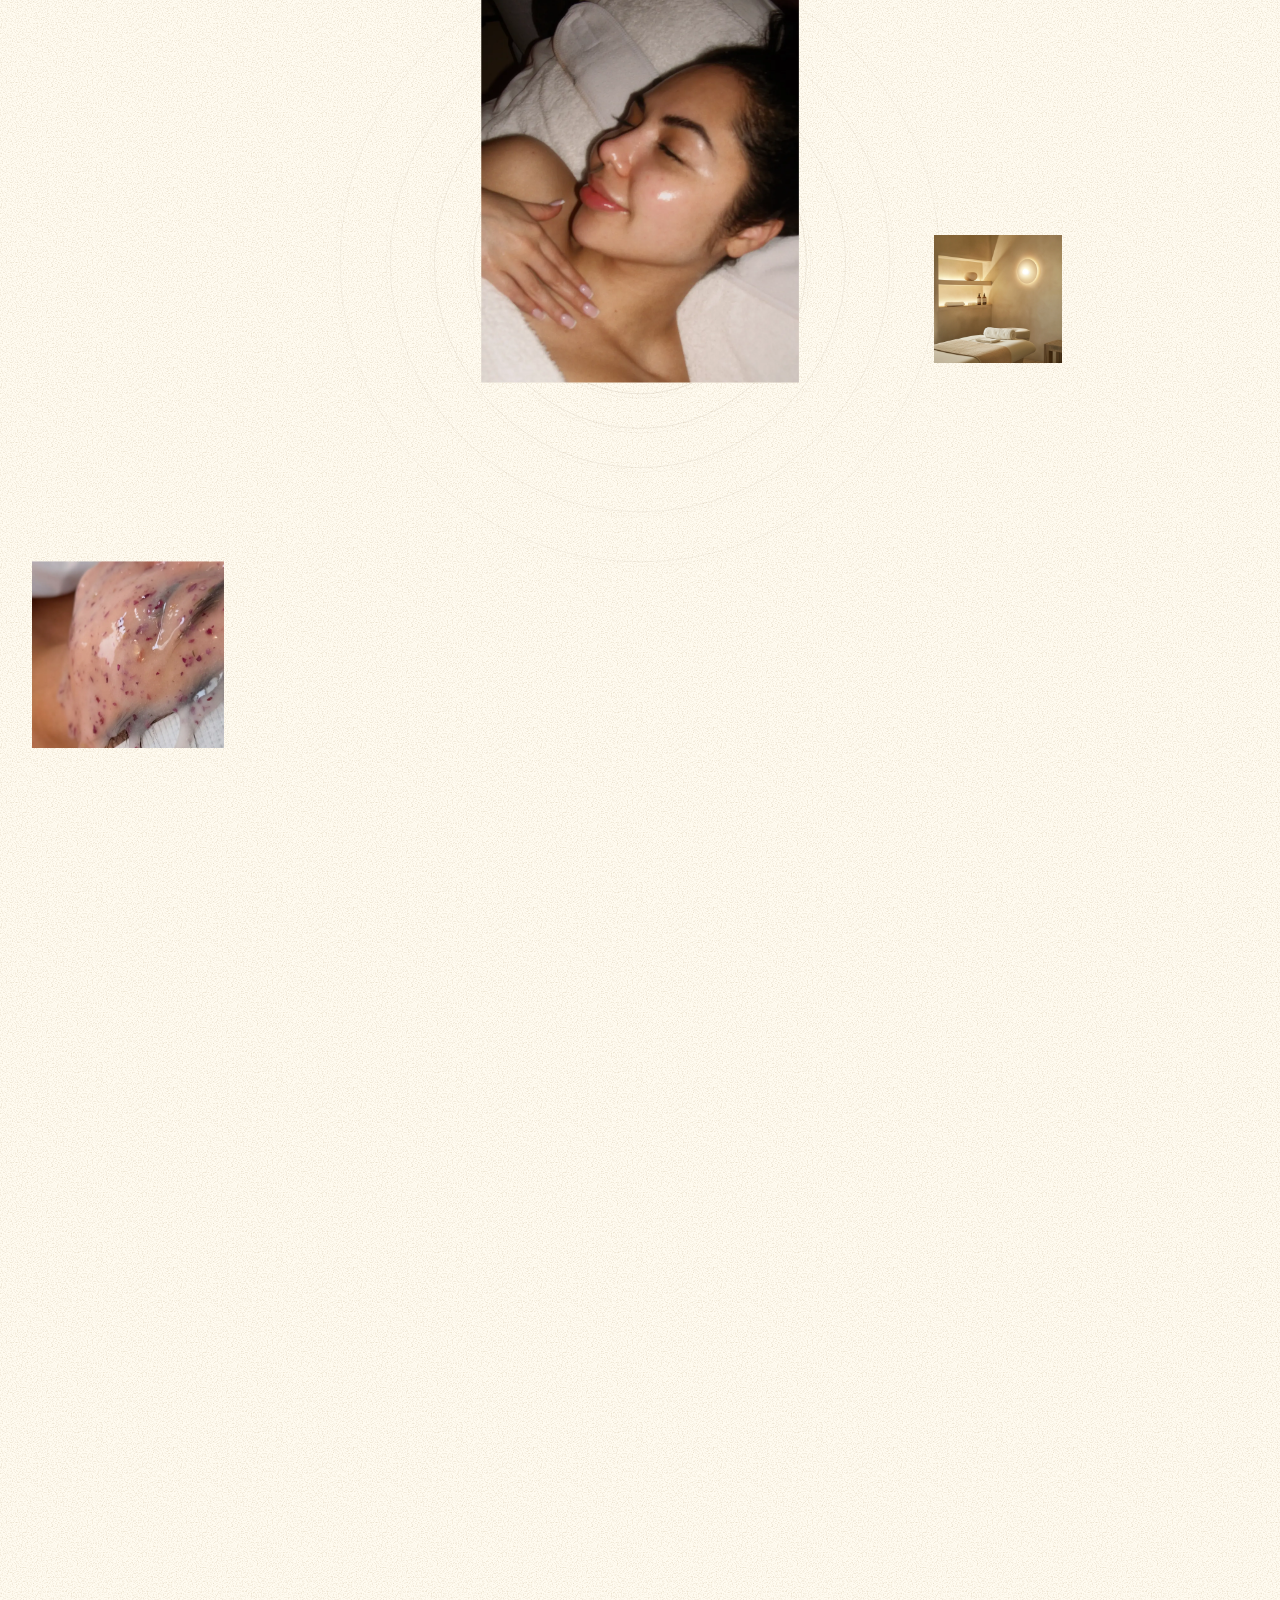
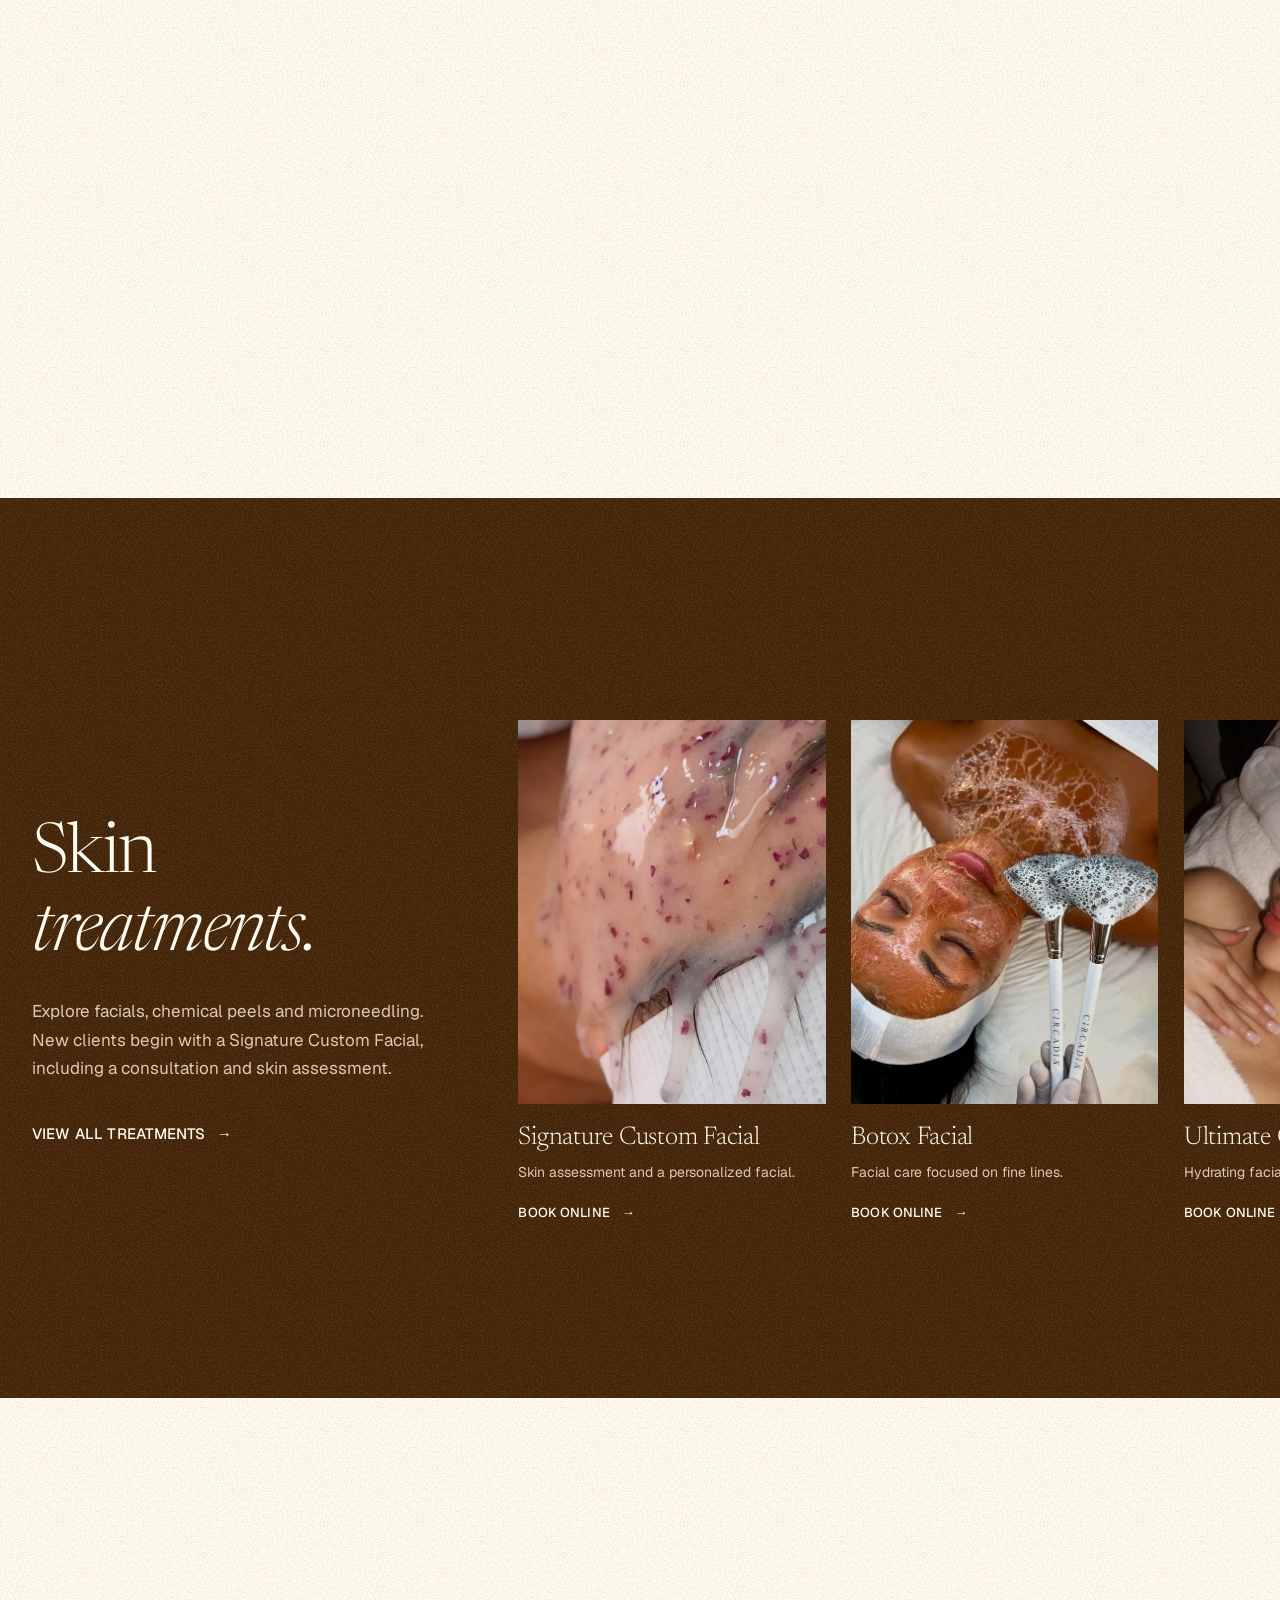
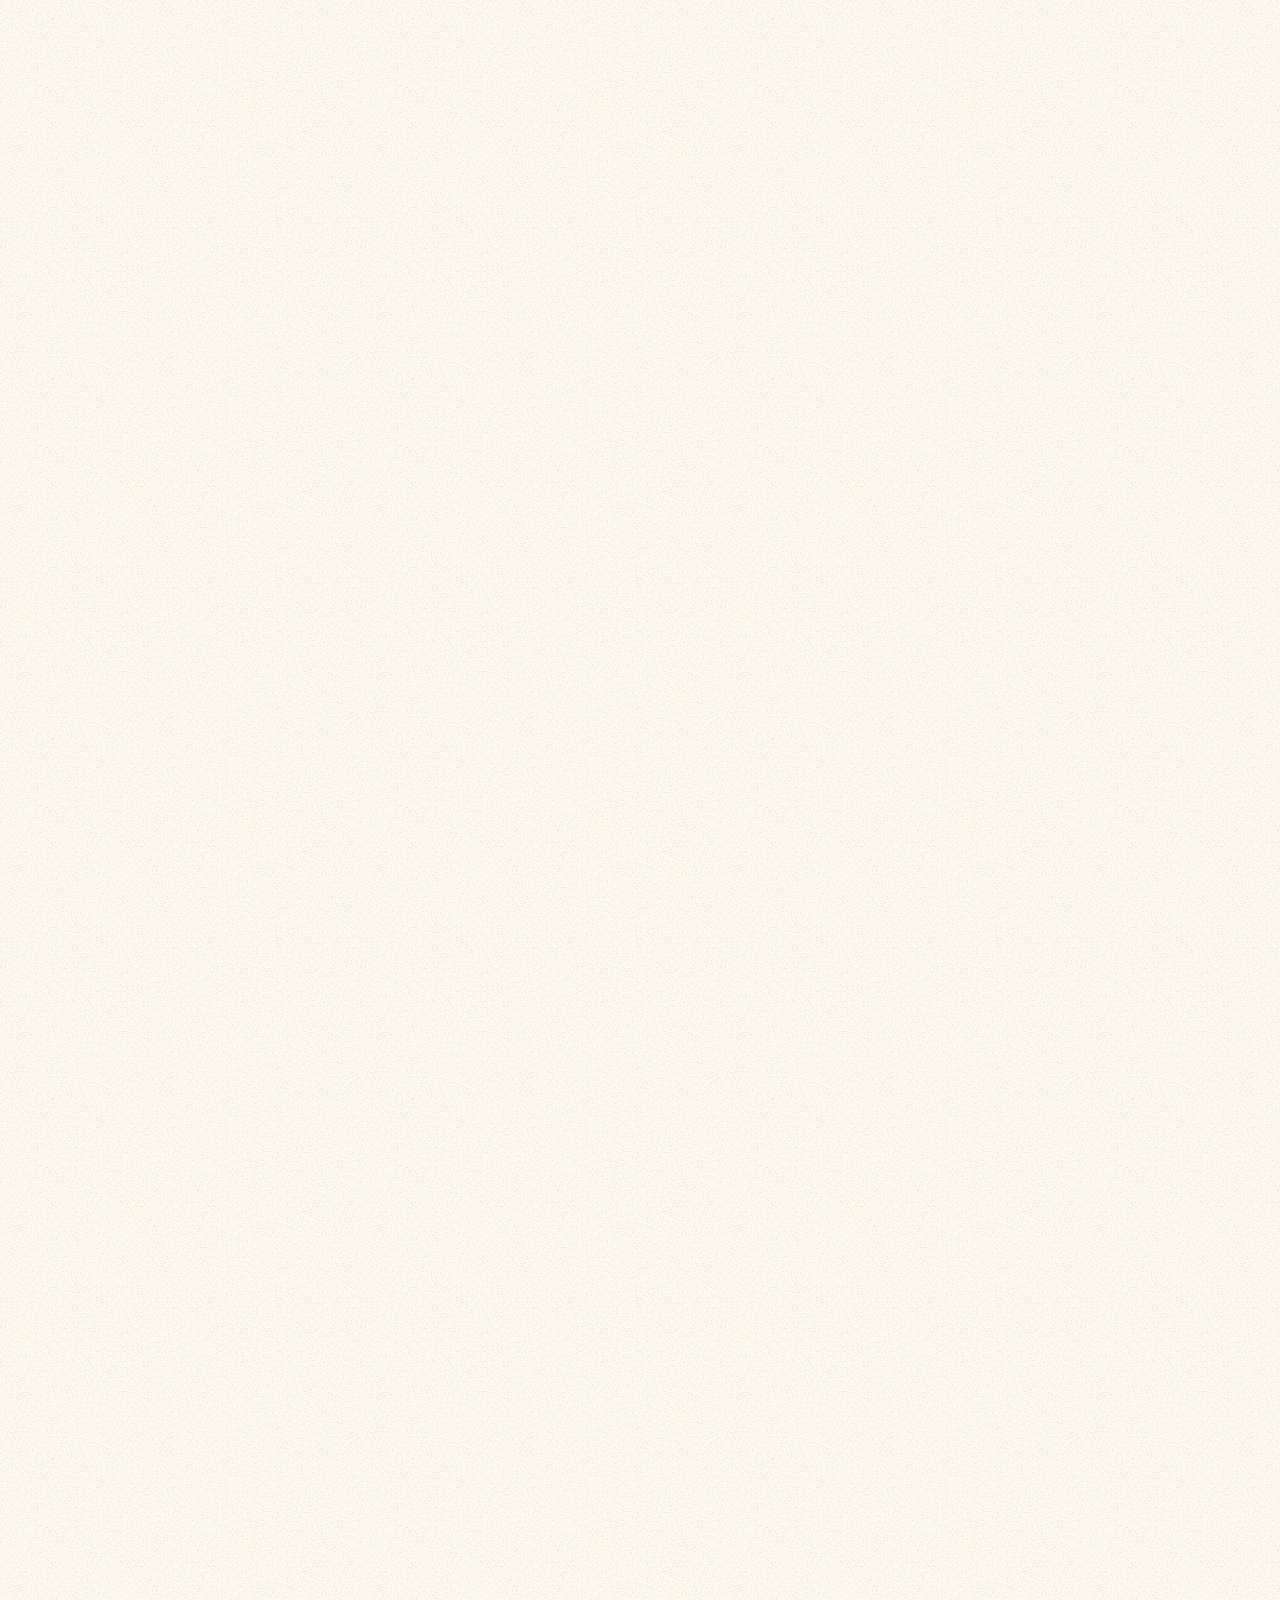
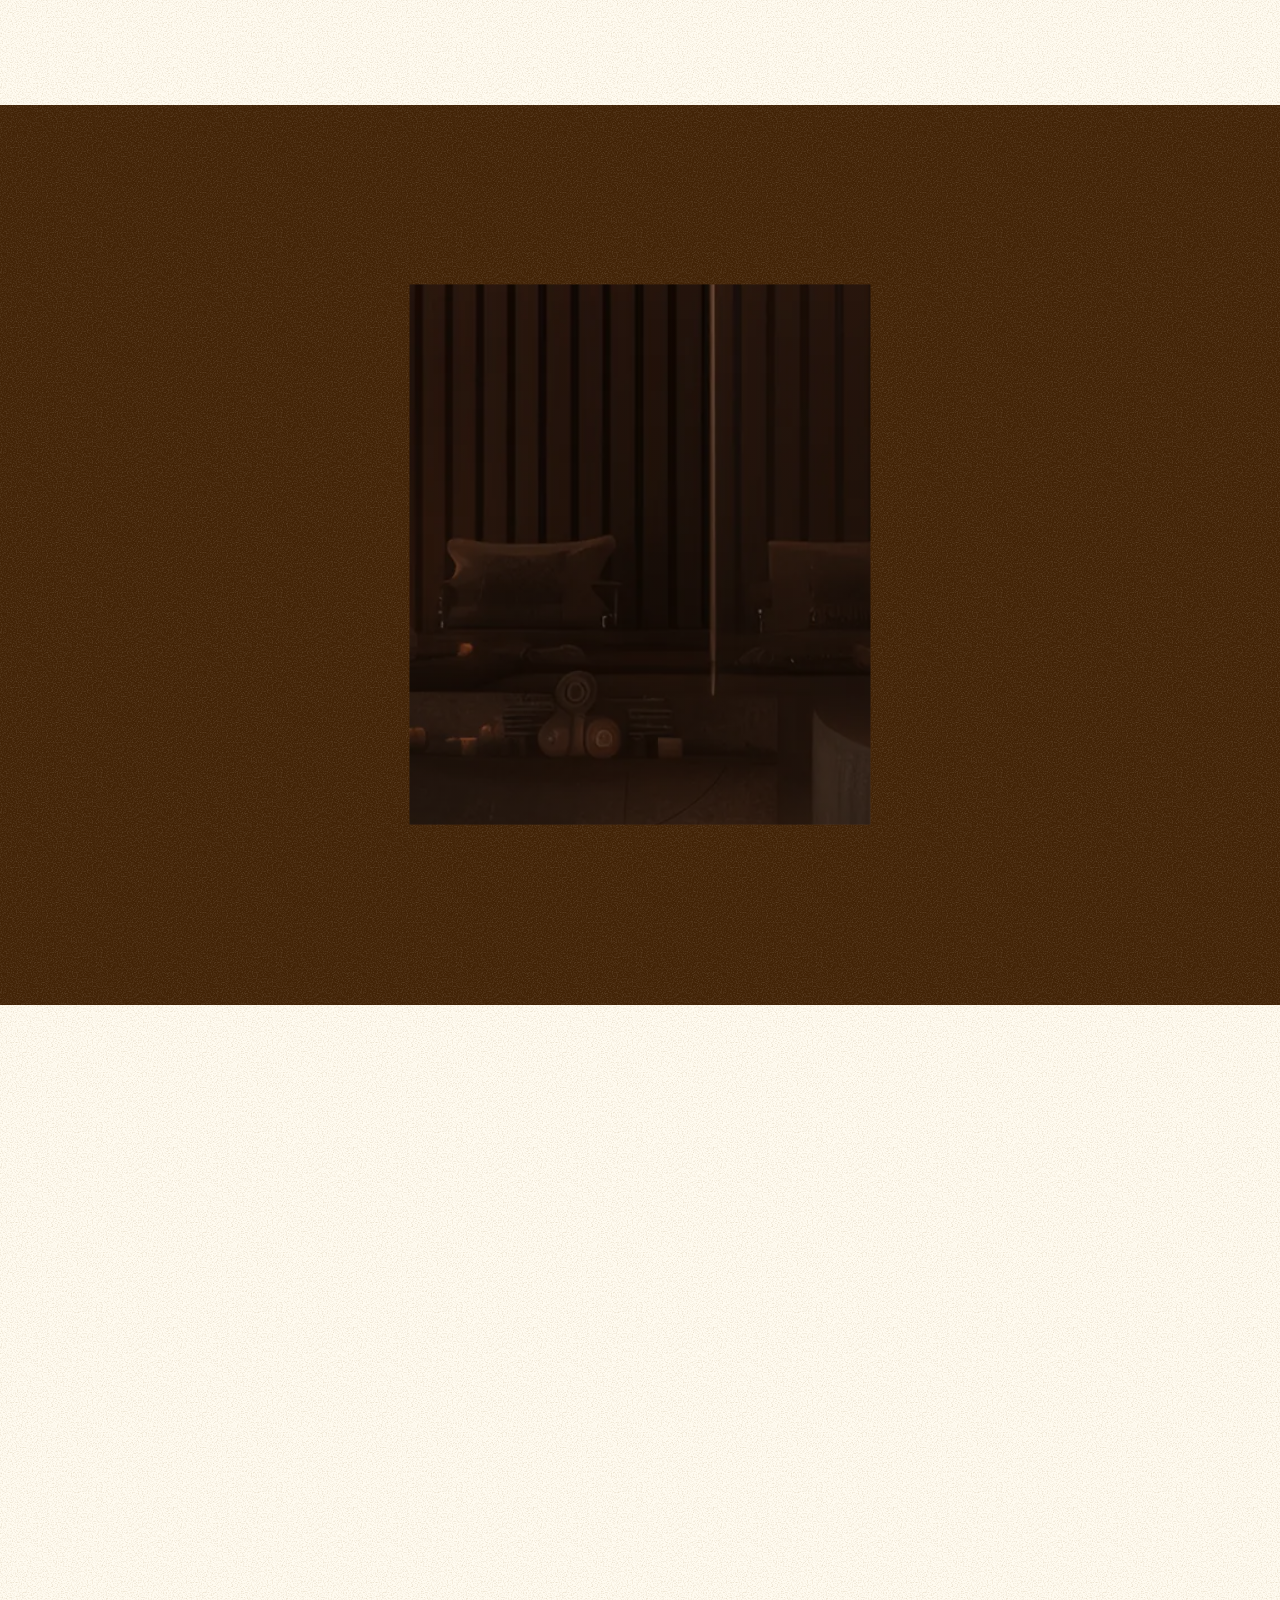
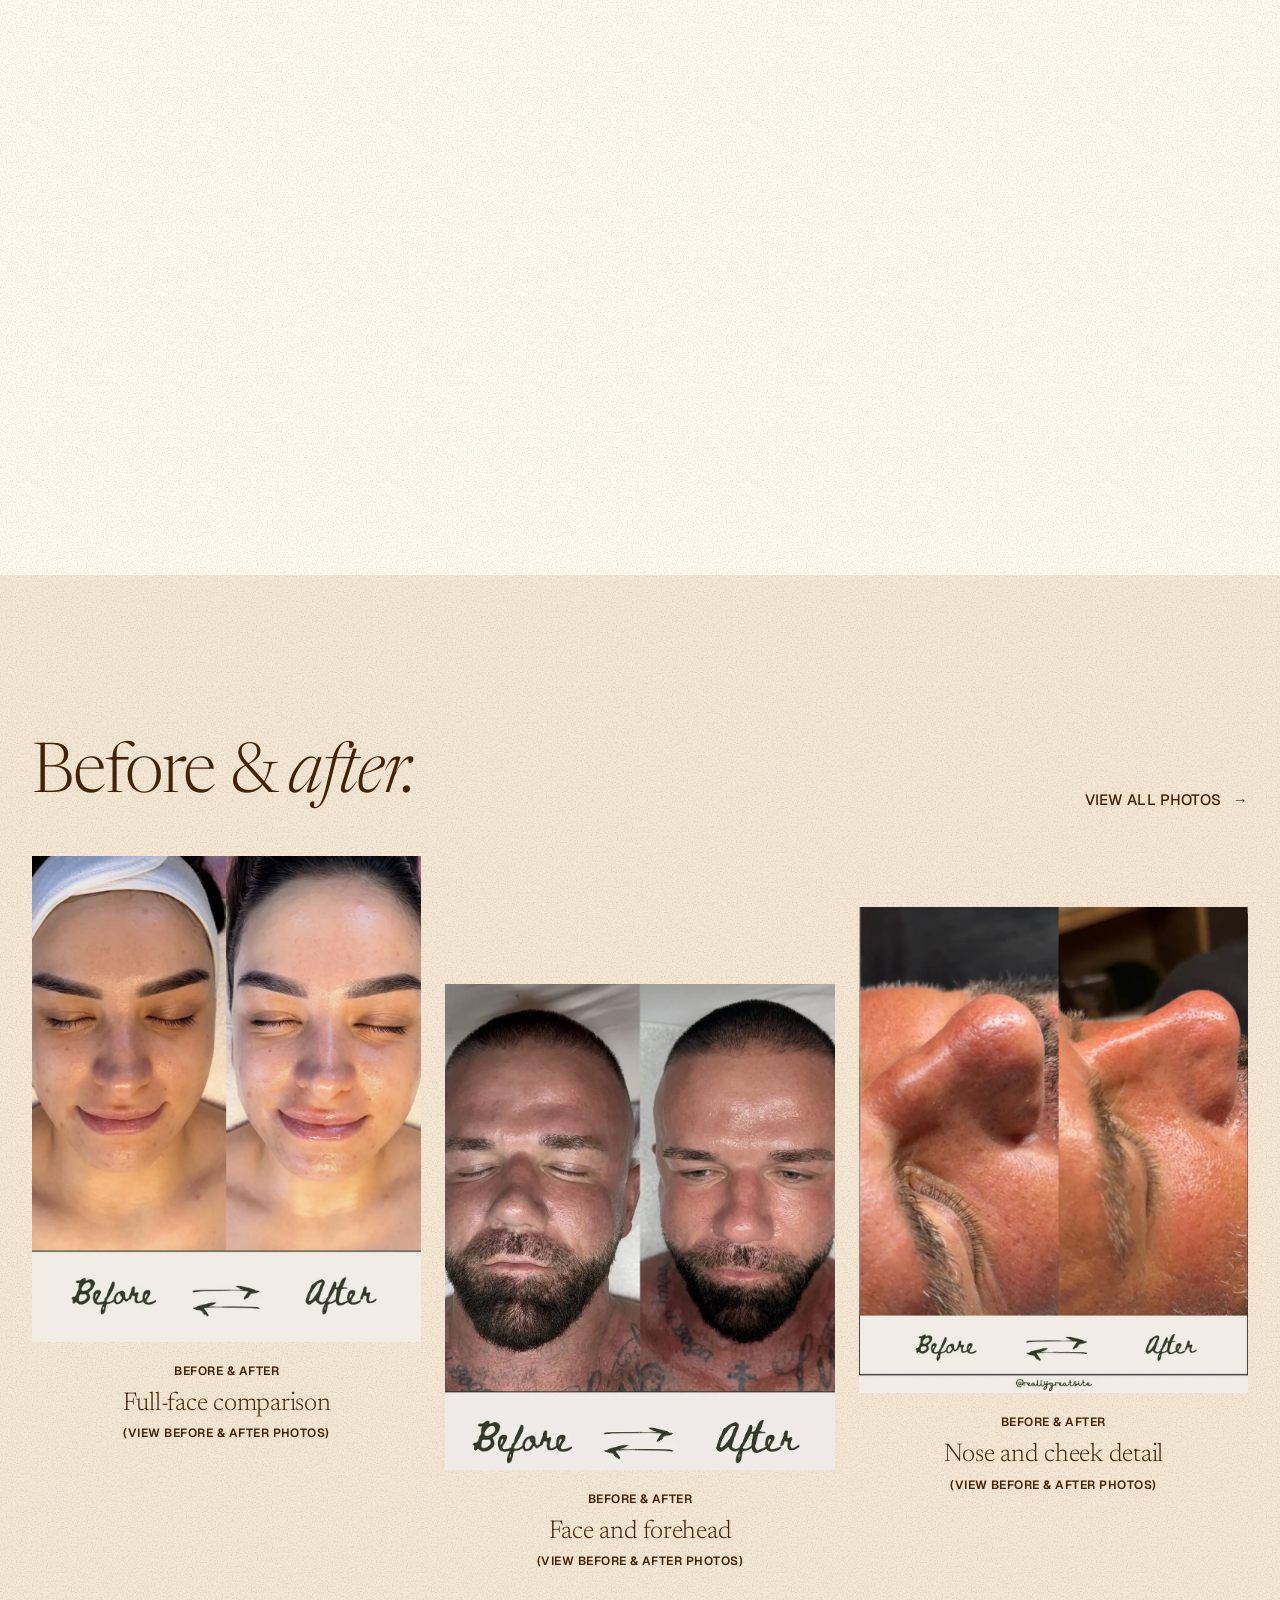
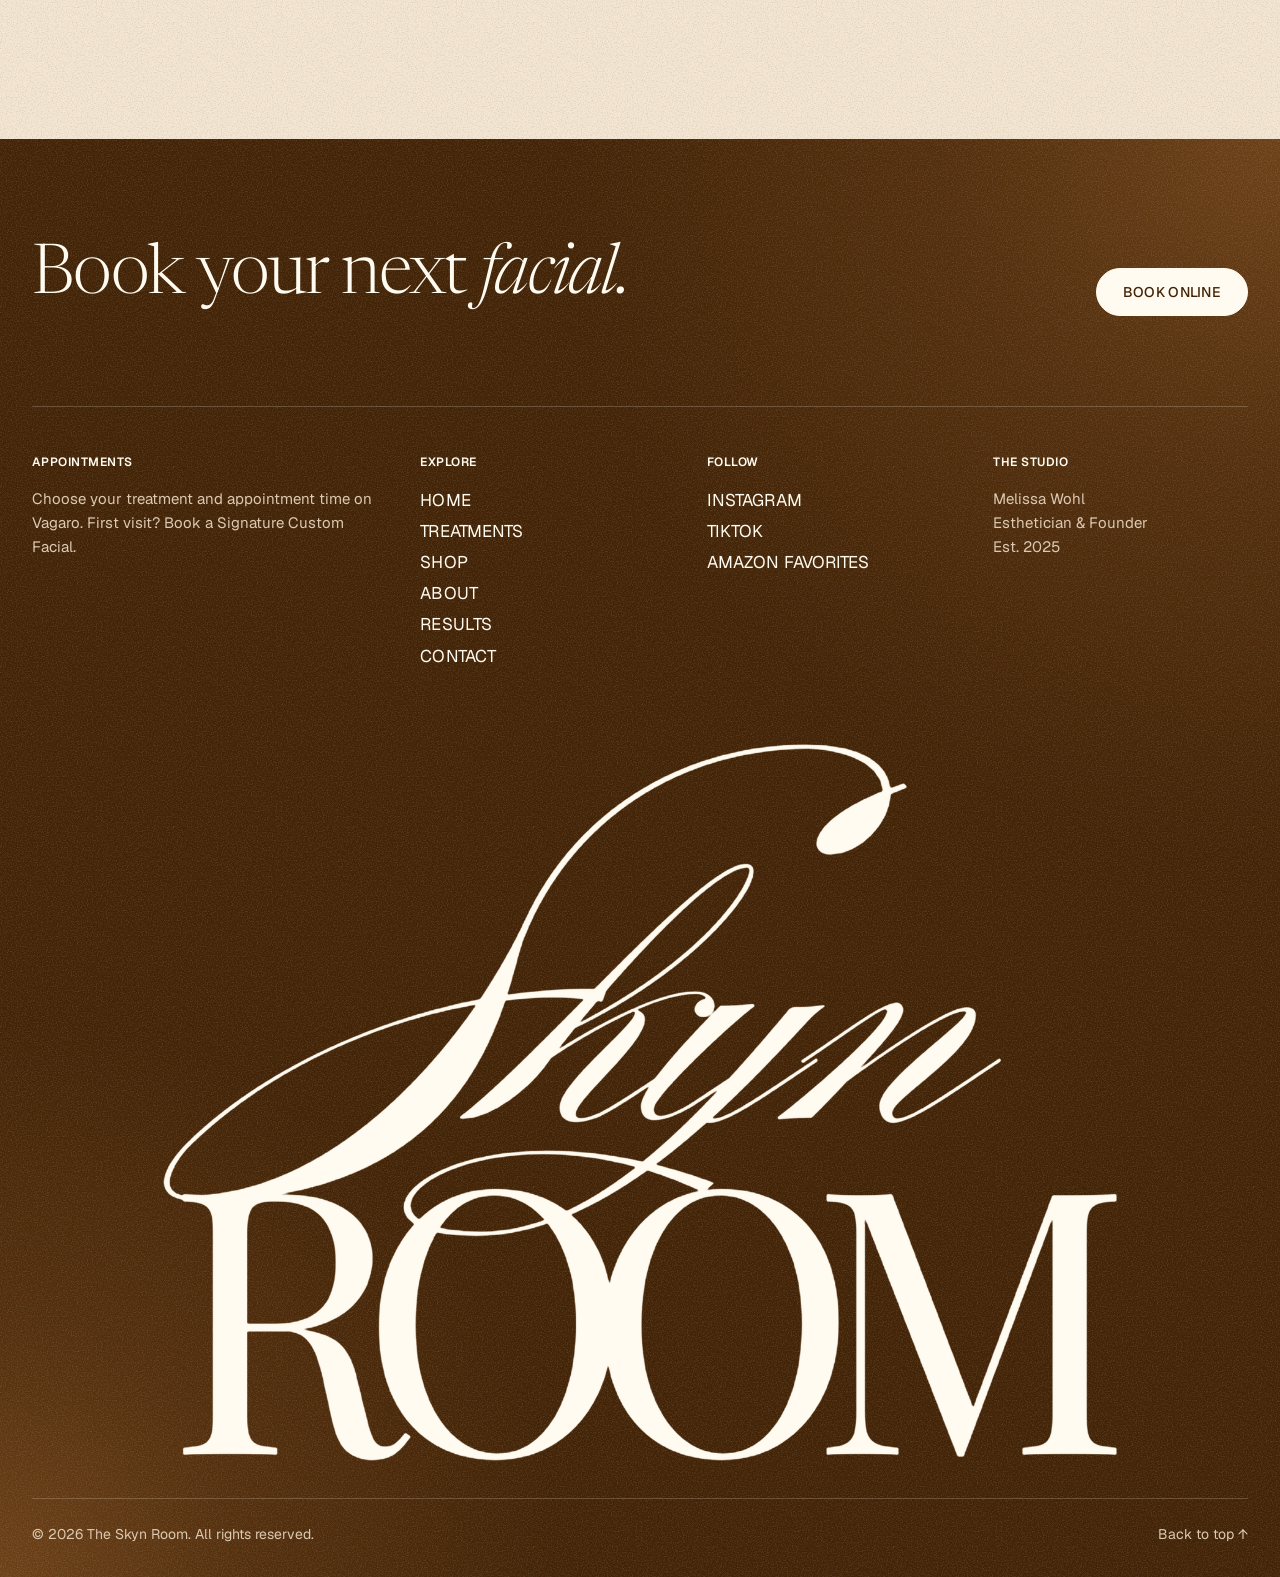
==== commit 78eedb24: "Edit page text, photos and before & afters from the studio; add product pages - Studio: new Pages ta" ====
--- a/index.html
+++ b/index.html
@@ -92,7 +92,7 @@
     <!-- HERO: the photo is cut into strips that sit out of register;
          while the hero is pinned, scrolling brings them back into line.
          JS clones the single strip below into 5 (phone) or 7 (desktop). -->
-    <section class="hero has-ripple" aria-label="Introduction">
+    <section class="hero has-ripple" aria-label="Introduction" data-edit-section="Top of the page" data-edit="home.hero.photo" data-edit-bg="assets/img/droplet-skin.webp" data-label="Photo behind the headline">
       <div class="hero__stage">
         <h1 class="hero__title">
           <span class="hero__line hero__line--a"><span>Custom</span></span>
@@ -112,7 +112,7 @@
         </div>
 
         <div class="hero__ui">
-          <p class="label hero__kicker" data-reveal data-delay="0.2">(The Skyn Room)</p>
+          <p class="label hero__kicker" data-reveal data-delay="0.2" data-edit="home.hero.kicker">(The Skyn Room)</p>
           <nav class="hero__index" aria-label="Treatment types" data-reveal data-delay="0.3">
             <p class="label">(Treatments)</p>
             <a href="treatments.html#signature-custom-facial">Custom facials</a>
@@ -120,87 +120,87 @@
             <a href="treatments.html#rds-chemical-peel">Chemical peels</a>
             <a href="treatments.html#growth-factor-microneedling">Microneedling</a>
           </nav>
-          <p class="label hero__fig">(Fig. 01) Skin, up close</p>
+          <p class="label hero__fig" data-edit="home.hero.fig" data-label="Photo caption">(Fig. 01) Skin, up close</p>
           <div class="hero__foot">
-            <p class="hero__sub" data-reveal data-delay="0.3">Facials, chemical peels and microneedling with esthetician Melissa Wohl. Start with a Signature Custom Facial to discuss your skin and choose your next steps.</p>
+            <p class="hero__sub" data-reveal data-delay="0.3" data-edit="home.hero.text" data-label="Text under the headline">Facials, chemical peels and microneedling with esthetician Melissa Wohl. Start with a Signature Custom Facial to discuss your skin and choose your next steps.</p>
             <div class="hero__ctas" data-reveal data-delay="0.4">
               <a class="btn" data-book href="https://www.vagaro.com/theskynroom1/services" target="_blank" rel="noopener">Book Online</a>
               <a class="link-arrow" href="treatments.html">View Treatments <span class="arr">→</span></a>
             </div>
           </div>
-          <p class="label hero__sign" data-reveal data-delay="0.45"><span class="hero__sign-name">Melissa Wohl</span> <span>Esthetician / Est. 2025</span></p>
+          <p class="label hero__sign" data-reveal data-delay="0.45"><span class="hero__sign-name" data-edit="home.hero.sign-name" data-label="Signature name">Melissa Wohl</span> <span data-edit="home.hero.sign-line" data-label="Signature line">Esthetician / Est. 2025</span></p>
         </div>
       </div>
     </section>
 
     <!-- INTRO -->
-    <section class="section intro" aria-label="About Melissa">
+    <section class="section intro" aria-label="About Melissa" data-edit-section="About Melissa">
       <div class="wrap intro__grid">
         <div class="intro__text">
-          <p class="lead" data-scrub>I’m Melissa Wohl, founder and esthetician at The Skyn Room. I assess your skin, review your current routine and discuss concerns such as breakouts, dryness or uneven texture. Your facial is tailored to what your skin needs.</p>
+          <p class="lead" data-scrub data-edit="home.intro.text">I’m Melissa Wohl, founder and esthetician at The Skyn Room. I assess your skin, review your current routine and discuss concerns such as breakouts, dryness or uneven texture. Your facial is tailored to what your skin needs.</p>
           <a class="link-arrow" href="about.html" data-reveal>About Melissa <span class="arr">→</span></a>
         </div>
         <figure class="intro__media media" data-img-reveal>
-          <img src="assets/img/melissa.webp" alt="Melissa Wohl, esthetician and founder of The Skyn Room" width="1200" height="1800" loading="lazy">
+          <img src="assets/img/melissa.webp" alt="Melissa Wohl, esthetician and founder of The Skyn Room" width="1200" height="1800" loading="lazy" data-edit="home.intro.photo">
         </figure>
       </div>
     </section>
 
     <!-- APPROACH PILLARS -->
-    <section class="section pillars tone-sand has-ripple" aria-label="The Skyn Room approach">
+    <section class="section pillars tone-sand has-ripple" aria-label="The Skyn Room approach" data-edit-section="The Skyn Room approach">
       <div class="wrap">
-        <p class="label pillars__label" data-reveal>(The Skyn Room approach)</p>
+        <p class="label pillars__label" data-reveal data-edit="home.pillars.label">(The Skyn Room approach)</p>
         <div class="pillars__grid">
           <div class="pillar" data-reveal>
-            <h3>Consultation first</h3>
-            <p>We review your skin concerns, current products and treatment history before choosing your facial.</p>
+            <h3 data-edit="home.pillars.1-title" data-label="Point 1: title">Consultation first</h3>
+            <p data-edit="home.pillars.1-text" data-label="Point 1: text">We review your skin concerns, current products and treatment history before choosing your facial.</p>
           </div>
           <div class="pillar" data-reveal data-delay="0.08">
-            <h3>Custom treatments</h3>
-            <p>Your skin assessment guides the treatment, with attention to dryness, breakouts and texture.</p>
+            <h3 data-edit="home.pillars.2-title" data-label="Point 2: title">Custom treatments</h3>
+            <p data-edit="home.pillars.2-text" data-label="Point 2: text">Your skin assessment guides the treatment, with attention to dryness, breakouts and texture.</p>
           </div>
           <div class="pillar" data-reveal data-delay="0.16">
-            <h3>Care with Melissa</h3>
-            <p>Work directly with your esthetician to discuss your skin and choose your next steps.</p>
+            <h3 data-edit="home.pillars.3-title" data-label="Point 3: title">Care with Melissa</h3>
+            <p data-edit="home.pillars.3-text" data-label="Point 3: text">Work directly with your esthetician to discuss your skin and choose your next steps.</p>
           </div>
           <div class="pillar" data-reveal data-delay="0.24">
-            <h3>Honest guidance</h3>
-            <p>Understand what your treatment can address and why results vary from person to person.</p>
+            <h3 data-edit="home.pillars.4-title" data-label="Point 4: title">Honest guidance</h3>
+            <p data-edit="home.pillars.4-text" data-label="Point 4: text">Understand what your treatment can address and why results vary from person to person.</p>
           </div>
         </div>
       </div>
     </section>
 
     <!-- COLLAGE: centre image holds while frames drift past -->
-    <section class="collage has-ripple" aria-label="Treatments overview">
+    <section class="collage has-ripple" aria-label="Treatments overview" data-edit-section="Photo collage">
       <div class="collage__float collage__float--a" data-speed="1.15">
-        <div class="media"><img src="assets/img/treat-signature.webp" alt="Hydrating jelly mask with botanicals during a facial" width="1050" height="1400" loading="lazy"></div>
+        <div class="media"><img src="assets/img/treat-signature.webp" alt="Hydrating jelly mask with botanicals during a facial" width="1050" height="1400" loading="lazy" data-edit="home.collage.photo-1" data-label="Small photo 1"></div>
       </div>
       <div class="collage__float collage__float--b" data-speed="0.8">
-        <div class="media"><img src="assets/img/treat-dermaplane.webp" alt="Dermaplaning with a precision blade on the cheek" width="1200" height="1200" loading="lazy"></div>
+        <div class="media"><img src="assets/img/treat-dermaplane.webp" alt="Dermaplaning with a precision blade on the cheek" width="1200" height="1200" loading="lazy" data-edit="home.collage.photo-2" data-label="Small photo 2"></div>
       </div>
       <div class="collage__float collage__float--c" data-speed="1.45">
-        <div class="media"><img src="assets/img/treat-pdrn.webp" alt="Vial of PDRN serum held up in the treatment room" width="895" height="1500" loading="lazy"></div>
+        <div class="media"><img src="assets/img/treat-pdrn.webp" alt="Vial of PDRN serum held up in the treatment room" width="895" height="1500" loading="lazy" data-edit="home.collage.photo-3" data-label="Small photo 3"></div>
       </div>
       <div class="collage__float collage__float--d" data-speed="0.6">
-        <div class="media"><img src="assets/img/spa-room.webp" alt="Calm treatment room with a facial bed and warm light" width="1600" height="1600" loading="lazy"></div>
+        <div class="media"><img src="assets/img/spa-room.webp" alt="Calm treatment room with a facial bed and warm light" width="1600" height="1600" loading="lazy" data-edit="home.collage.photo-4" data-label="Small photo 4"></div>
       </div>
       <div class="collage__center">
-        <div class="media"><img src="assets/img/treat-glass.webp" alt="Client relaxing with radiant, hydrated skin after a facial" width="1493" height="1600" loading="lazy"></div>
+        <div class="media"><img src="assets/img/treat-glass.webp" alt="Client relaxing with radiant, hydrated skin after a facial" width="1493" height="1600" loading="lazy" data-edit="home.collage.photo-main" data-label="Large photo in the middle"></div>
         <div class="collage__caption">
-          <p class="caps">Compare custom facials, dermaplaning, chemical peels and microneedling before booking your appointment.</p>
+          <p class="caps" data-edit="home.collage.text">Compare custom facials, dermaplaning, chemical peels and microneedling before booking your appointment.</p>
           <a class="link-arrow" href="treatments.html">View Treatments <span class="arr">→</span></a>
         </div>
       </div>
-      <p class="label collage__welcome">(Welcome to The Skyn Room)</p>
+      <p class="label collage__welcome" data-edit="home.collage.label">(Welcome to The Skyn Room)</p>
     </section>
 
     <!-- MENU: horizontal scroll while pinned -->
-    <section class="hmenu section-hmenu tone-invert" aria-label="Facials and skin treatments">
+    <section class="hmenu section-hmenu tone-invert" aria-label="Facials and skin treatments" data-edit-section="Treatment slider">
       <div class="hmenu__track">
         <div class="hmenu__intro">
-          <h2 class="h-section" data-split>Skin <em>treatments.</em></h2>
-          <p class="body">Explore facials, chemical peels and microneedling. New clients begin with a Signature Custom Facial, including a consultation and skin assessment.</p>
+          <h2 class="h-section" data-split data-edit="home.treatments.heading">Skin <em>treatments.</em></h2>
+          <p class="body" data-edit="home.treatments.text">Explore facials, chemical peels and microneedling. New clients begin with a Signature Custom Facial, including a consultation and skin assessment.</p>
           <a class="link-arrow" href="treatments.html">View All Treatments <span class="arr">→</span></a>
         </div>
         <div class="hmenu__cards" data-live="cards">
@@ -258,24 +258,24 @@
     </section>
 
     <!-- QUOTE: frame opens to full screen while pinned -->
-    <section class="qexpand tone-invert" aria-label="Philosophy">
+    <section class="qexpand tone-invert" aria-label="Philosophy" data-edit-section="Quote">
       <div class="qexpand__media">
-        <img src="assets/img/spa-interior.webp" alt="" width="2000" height="1125" loading="lazy">
+        <img src="assets/img/spa-interior.webp" alt="" width="2000" height="1125" loading="lazy" data-edit="home.quote.photo">
         <figure class="qexpand__quote">
-          <blockquote>“In the treatment room, I treat your skin as if it were my own.”</blockquote>
-          <figcaption class="label">Melissa Wohl, Founder &amp; Esthetician</figcaption>
+          <blockquote data-edit="home.quote.text">“In the treatment room, I treat your skin as if it were my own.”</blockquote>
+          <figcaption class="label" data-edit="home.quote.caption">Melissa Wohl, Founder &amp; Esthetician</figcaption>
         </figure>
       </div>
     </section>
 
-    <!-- RESULTS -->
-    <section class="section results tone-sand" aria-label="Results">
+    <!-- RESULTS: content.js shows the photos marked for the home page in the studio -->
+    <section class="section results tone-sand" aria-label="Results" data-edit-section="Before &amp; after">
       <div class="wrap">
         <div class="results-head">
-          <h2 class="h-section" data-split>Before &amp; <em>after.</em></h2>
+          <h2 class="h-section" data-split data-edit="home.results.heading">Before &amp; <em>after.</em></h2>
           <a class="link-arrow" href="results.html">View All Photos <span class="arr">→</span></a>
         </div>
-        <div class="results-grid">
+        <div class="results-grid" data-live="results-home">
           <a class="rcard" href="results.html">
             <div class="media" data-img-reveal><img src="assets/img/ba-3.webp" alt="Side-by-side before-and-after photos of a client’s face" width="1122" height="1300" loading="lazy"></div>
             <span class="label">Before &amp; After</span>
@@ -300,16 +300,16 @@
 
   </main>
 
-  <footer class="site-footer tone-cocoa">
+  <footer class="site-footer tone-cocoa" data-edit-section="Footer">
     <div class="wrap">
       <div class="footer-cta">
-        <h2 class="h-section" data-split>Book your next <em>facial.</em></h2>
+        <h2 class="h-section" data-split data-edit="footer.heading">Book your next <em>facial.</em></h2>
         <a class="btn" data-book href="https://www.vagaro.com/theskynroom1/services" target="_blank" rel="noopener">Book Online</a>
       </div>
       <div class="footer-cols">
         <div>
           <h4 class="label">Appointments</h4>
-          <p>Choose your treatment and appointment time on Vagaro. First visit? Book a Signature Custom Facial.</p>
+          <p data-edit="footer.appointments" data-label="Appointments text">Choose your treatment and appointment time on Vagaro. First visit? Book a Signature Custom Facial.</p>
         </div>
         <div>
           <h4 class="label">Explore</h4>
@@ -332,12 +332,12 @@
         </div>
         <div>
           <h4 class="label">The Studio</h4>
-          <p>Melissa Wohl<br>Esthetician &amp; Founder<br>Est. 2025</p>
+          <p data-edit="footer.studio" data-label="The Studio text">Melissa Wohl<br>Esthetician &amp; Founder<br>Est. 2025</p>
         </div>
       </div>
       <div class="footer-mark" aria-hidden="true"><img class="logo-img" loading="lazy" src="assets/img/logo-cream.webp" alt="" width="1600" height="1215"></div>
       <div class="footer-bottom">
-        <span>© 2026 The Skyn Room. All rights reserved.</span>
+        <span data-edit="footer.copyright" data-label="Copyright line">© 2026 The Skyn Room. All rights reserved.</span>
         <a href="#top">Back to top ↑</a>
       </div>
     </div>
--- a/assets/css/style.css
+++ b/assets/css/style.css
@@ -209,6 +209,17 @@
   border: 0;
   padding: 0;
   cursor: pointer;
+}
+
+/* links written in the studio ([text](link)) inside page text */
+[data-edit] a {
+  text-decoration: underline;
+  text-underline-offset: 0.18em;
+}
+
+/* content.js hides what the studio emptied or what has nothing to show */
+[hidden] {
+  display: none !important;
 }
 
 h1,
@@ -794,6 +805,10 @@
   background-repeat: no-repeat;
   transform-origin: 50% 50%;
 }
+/* a photo chosen in the studio (content.js sets --photo on .hero) */
+.hero.has-photo .hero__img {
+  background-image: linear-gradient(180deg, rgba(66, 35, 6, 0.1), rgba(66, 35, 6, 0.46)), var(--photo);
+}
 
 /* small type around the composition */
 .hero__ui {
@@ -1782,6 +1797,44 @@
 }
 @media (hover: hover) {
   .deck__item:hover img {
+    transform: scale(1.04);
+  }
+}
+
+/* photos after the first six (or all of them, when there are fewer) */
+.ba-more {
+  padding-top: 16px;
+}
+.ba-more--alone {
+  padding-top: clamp(8px, 2vw, 32px);
+}
+.ba-grid {
+  display: grid;
+  grid-template-columns: repeat(3, minmax(0, 1fr));
+  gap: 16px;
+  max-width: 1100px;
+  margin-inline: auto;
+}
+/* under the spread: as wide as the deck above it */
+@media (min-width: 900px) {
+  .ba-more:not(.ba-more--alone) .ba-grid {
+    max-width: calc(min(calc(100svh - var(--header-h) - 64px), 54vw) * 1.2);
+  }
+}
+.ba-grid__item {
+  display: block;
+  width: 100%;
+  aspect-ratio: 4 / 5;
+  cursor: zoom-in;
+}
+.ba-grid__item img {
+  transition: transform 1s var(--ease);
+}
+.ba-grid__item:focus-visible {
+  outline-offset: 4px;
+}
+@media (hover: hover) {
+  .ba-grid__item:hover img {
     transform: scale(1.04);
   }
 }
@@ -1895,6 +1948,7 @@
   display: none;
 }
 .pcard__media {
+  display: block;
   aspect-ratio: 4 / 5;
 }
 .pcard__media img {
@@ -1935,13 +1989,24 @@
   font-size: 21px;
   line-height: 1.2;
 }
+/* the start of the description; the product page has the rest */
 .pcard__desc {
+  display: -webkit-box;
+  -webkit-box-orient: vertical;
+  -webkit-line-clamp: 3;
+  line-clamp: 3;
+  overflow: hidden;
   margin-top: 10px;
   font-size: 14.5px;
   line-height: 1.6;
   color: var(--muted);
 }
 .pcard__action {
+  display: flex;
+  flex-wrap: wrap;
+  align-items: center;
+  justify-content: space-between;
+  gap: 8px 16px;
   margin-top: auto;
   padding-top: 20px;
 }
@@ -1986,6 +2051,89 @@
   color: var(--ink);
   text-decoration: underline;
   text-underline-offset: 3px;
+}
+
+/* ---------- Product page ---------- */
+
+.pdetail {
+  padding-top: calc(var(--header-h) + clamp(32px, 4vw, 64px));
+  padding-bottom: clamp(96px, 10vw, 160px);
+}
+.pdetail__back {
+  margin-bottom: clamp(28px, 3vw, 48px);
+}
+.pdetail__back::after {
+  left: 28px;
+  right: 0;
+}
+.pdetail__back:hover .arr {
+  transform: translateX(-6px);
+}
+.pdetail__grid {
+  display: grid;
+  grid-template-columns: repeat(12, minmax(0, 1fr));
+  gap: 24px;
+  align-items: start;
+}
+.pdetail__media {
+  grid-column: 1 / span 6;
+  aspect-ratio: 4 / 5;
+  position: sticky;
+  top: calc(var(--header-h) + 24px);
+}
+.pdetail__media.is-sold-out {
+  opacity: 0.55;
+}
+.pdetail__body {
+  grid-column: 8 / span 5;
+  padding-top: 8px;
+}
+.pdetail__brand {
+  margin-bottom: 14px;
+  color: var(--muted);
+}
+.pdetail__name {
+  font-size: clamp(40px, 4.4vw, 72px);
+  overflow-wrap: break-word;
+}
+.pdetail__price {
+  margin-top: 16px;
+  font-family: var(--serif);
+  font-size: clamp(24px, 2vw, 30px);
+  line-height: 1.2;
+}
+.pdetail__desc {
+  margin-top: 28px;
+  padding-top: 28px;
+  border-top: 1px solid var(--line);
+}
+.pdetail__desc p {
+  max-width: 60ch;
+  font-size: 17px;
+  line-height: 1.7;
+  color: var(--muted);
+}
+.pdetail__desc p + p {
+  margin-top: 1em;
+}
+.pdetail__action {
+  margin-top: 36px;
+}
+.pdetail__cat {
+  margin-top: 28px;
+  color: var(--muted);
+}
+.pdetail__missing {
+  grid-column: 1 / span 8;
+}
+.pdetail__missing .body {
+  margin-top: 20px;
+}
+.pdetail__missing .btn {
+  margin-top: 32px;
+}
+.pmore__title {
+  margin-bottom: clamp(40px, 5vw, 72px);
 }
 
 /* =========================================================
@@ -2479,6 +2627,25 @@
     grid-template-columns: repeat(2, minmax(0, 1fr));
     gap: 48px 16px;
   }
+  .pcard__action .link-arrow {
+    font-size: 13px;
+  }
+  .pdetail__media,
+  .pdetail__body,
+  .pdetail__missing {
+    grid-column: 1 / -1;
+  }
+  .pdetail__media {
+    position: relative;
+    top: auto;
+  }
+  .pdetail__body {
+    padding-top: 12px;
+  }
+  .ba-grid {
+    grid-template-columns: repeat(2, minmax(0, 1fr));
+    gap: 8px;
+  }
   .shop-how__title,
   .shop-how__steps {
     grid-column: 1 / -1;
